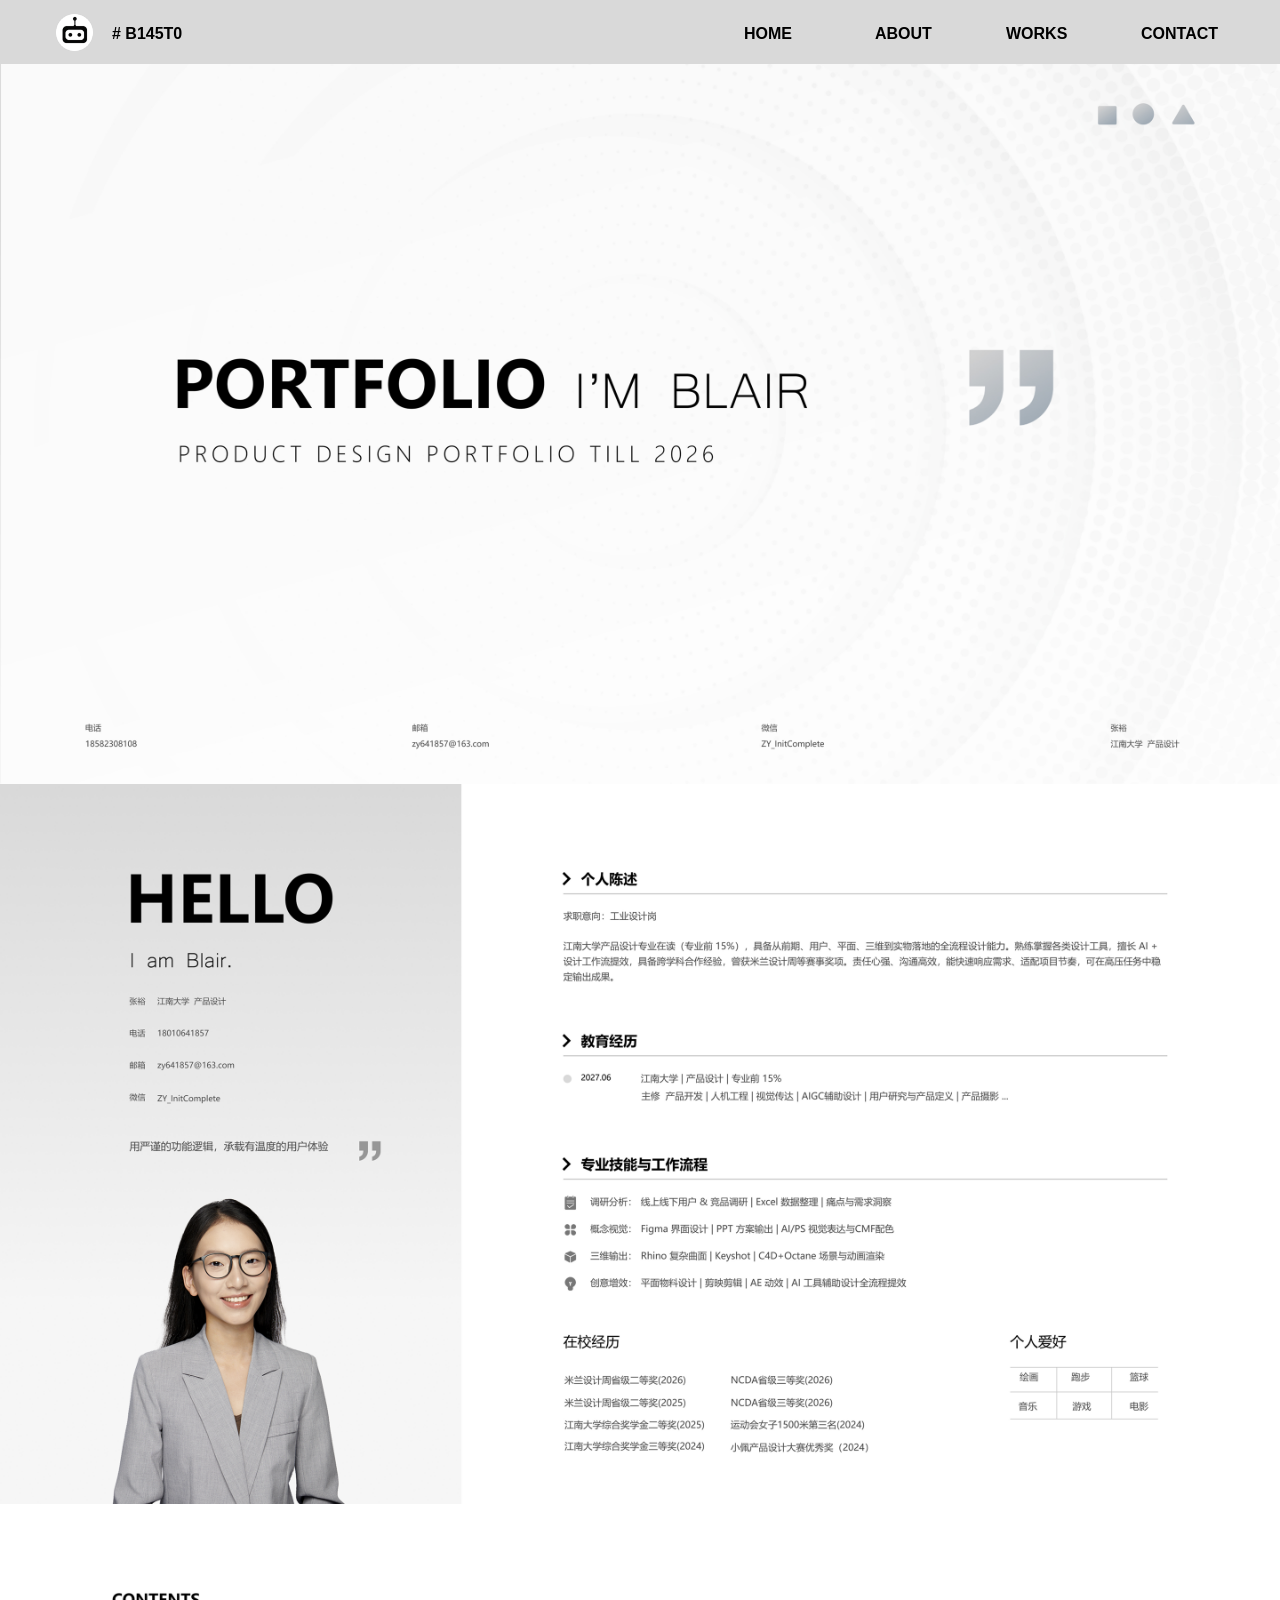
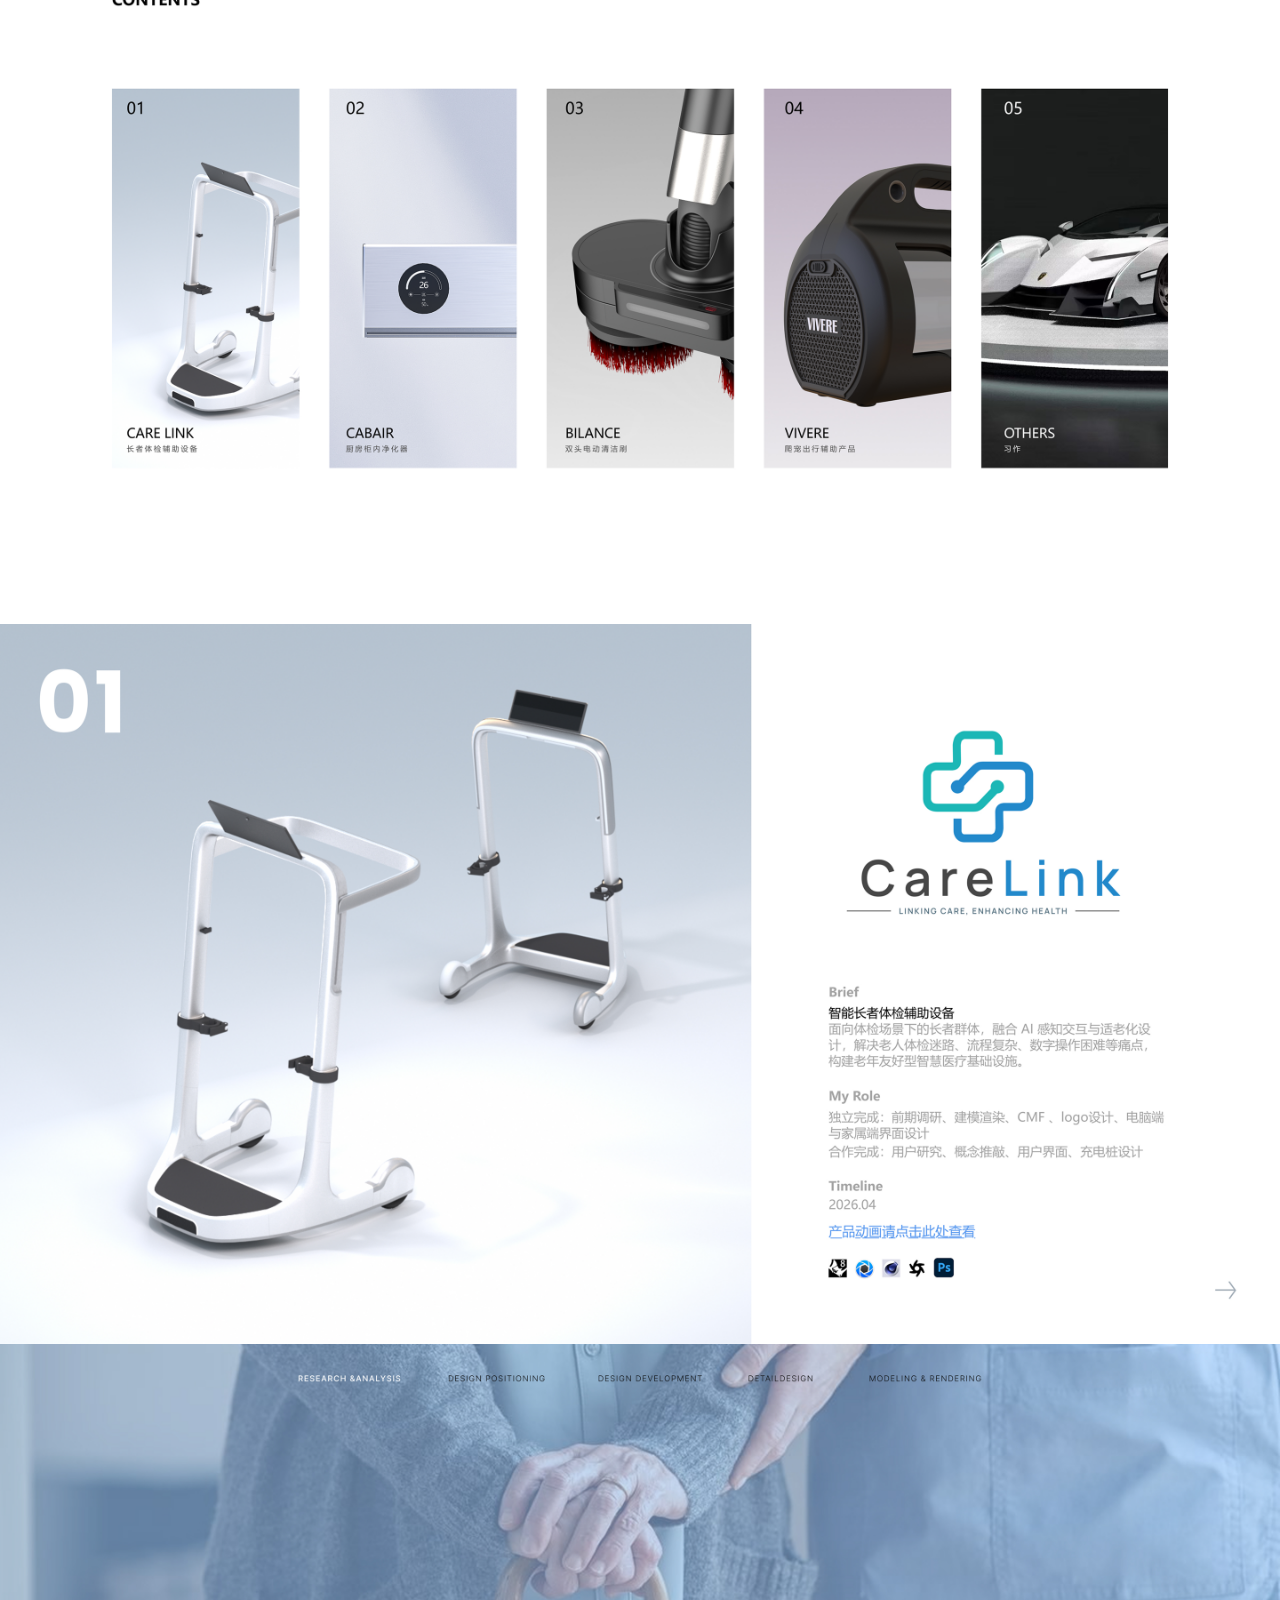
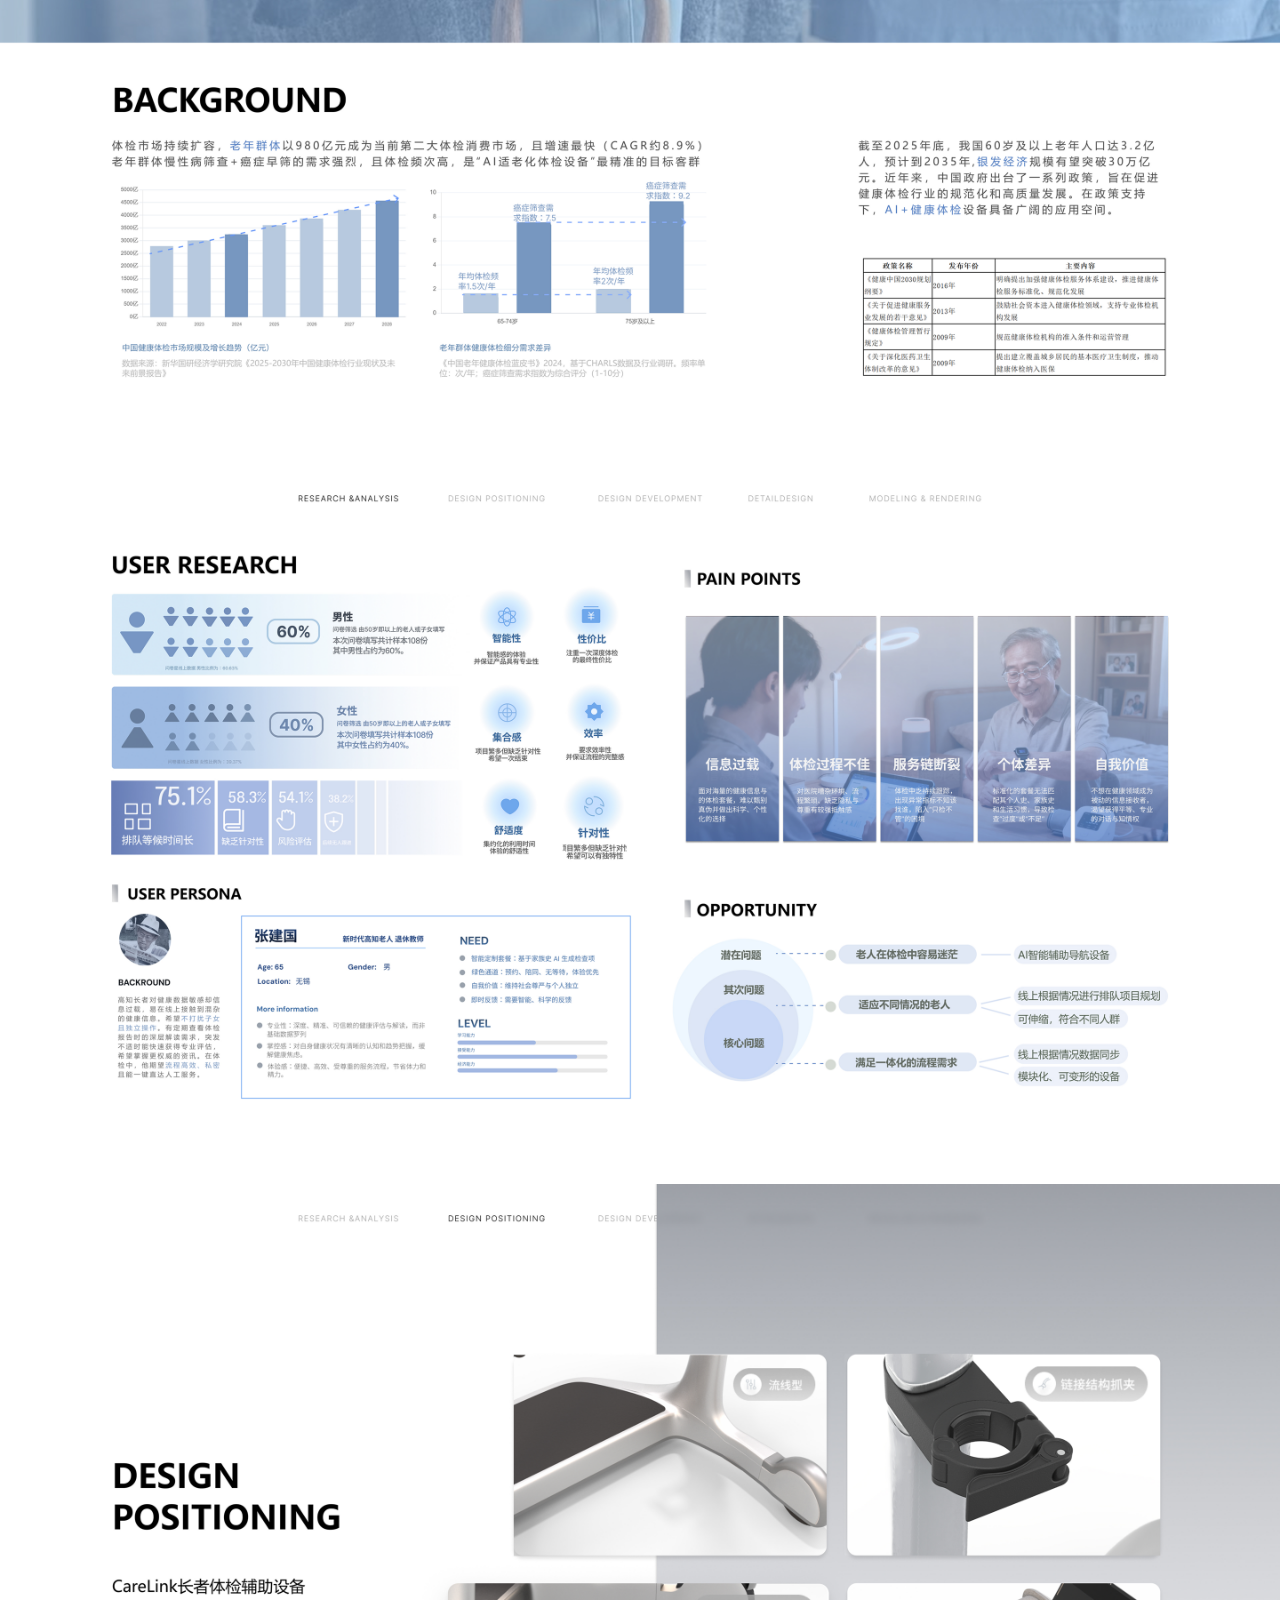
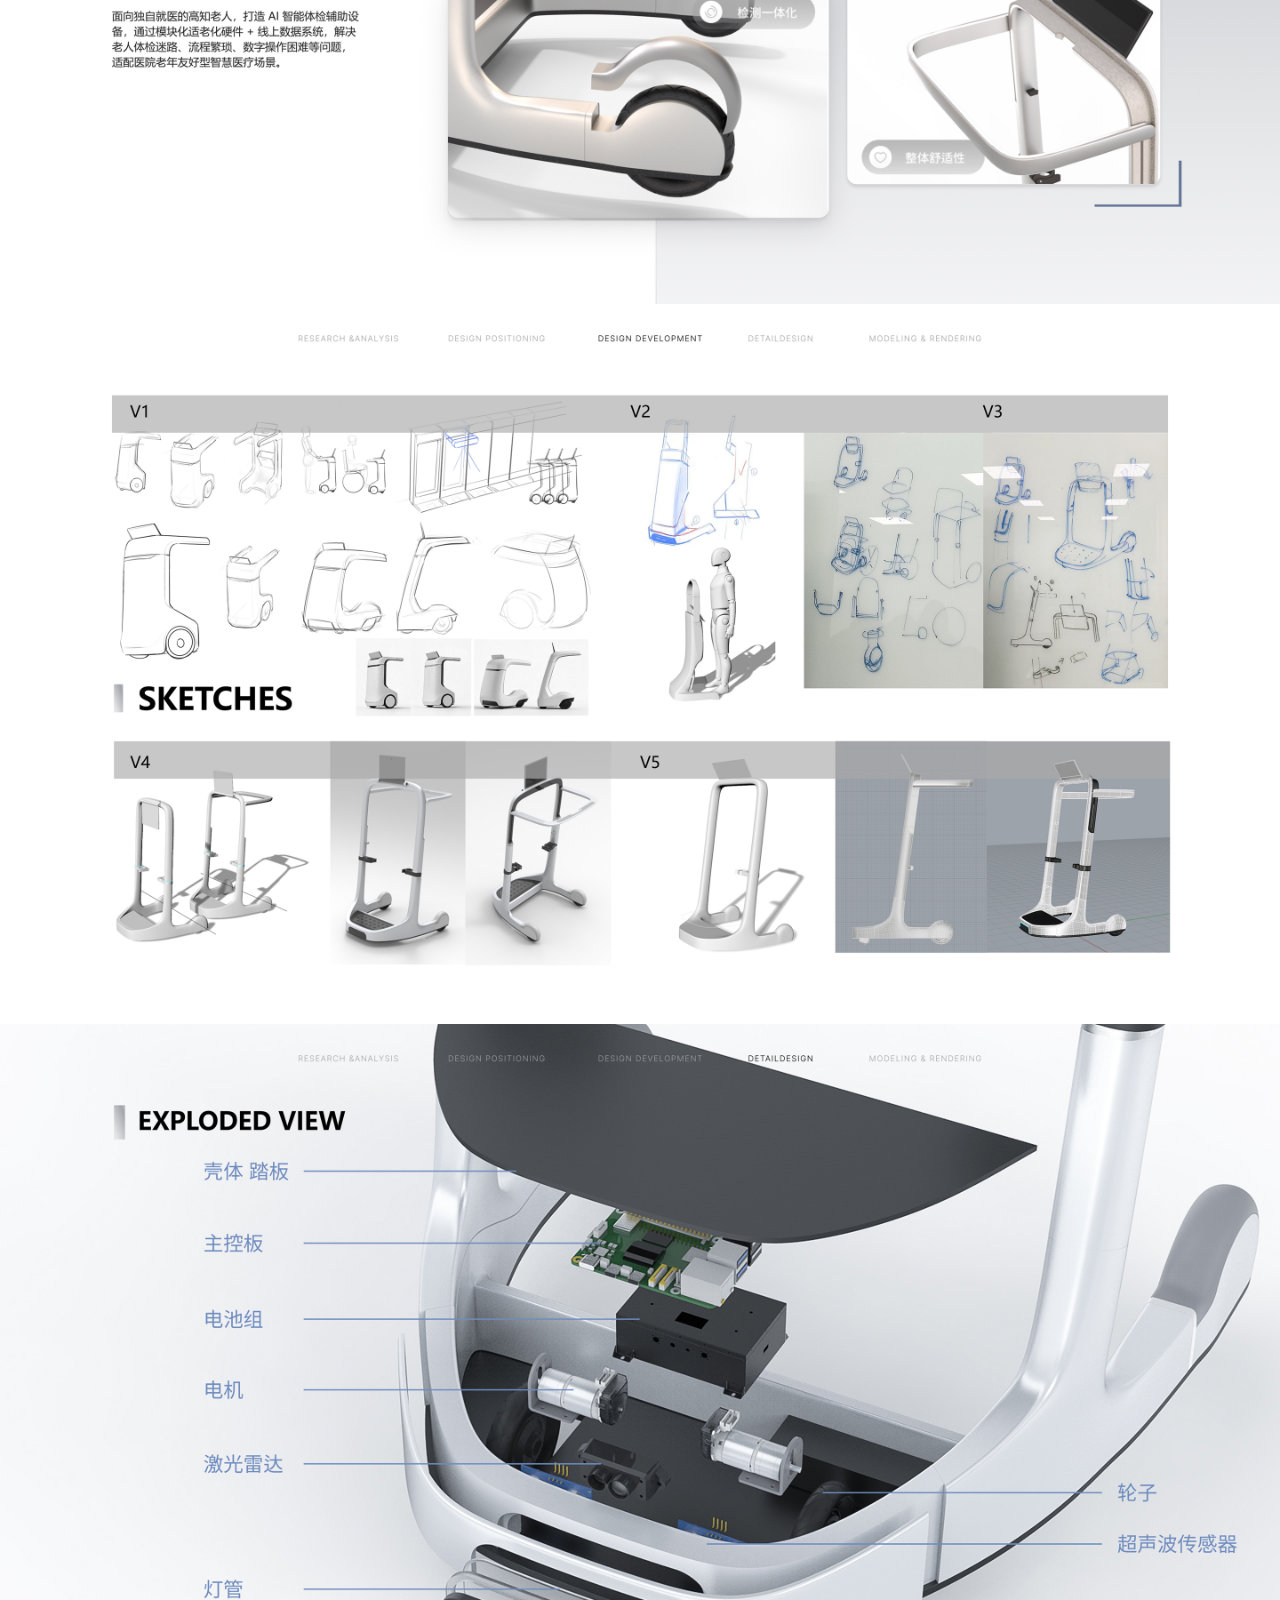
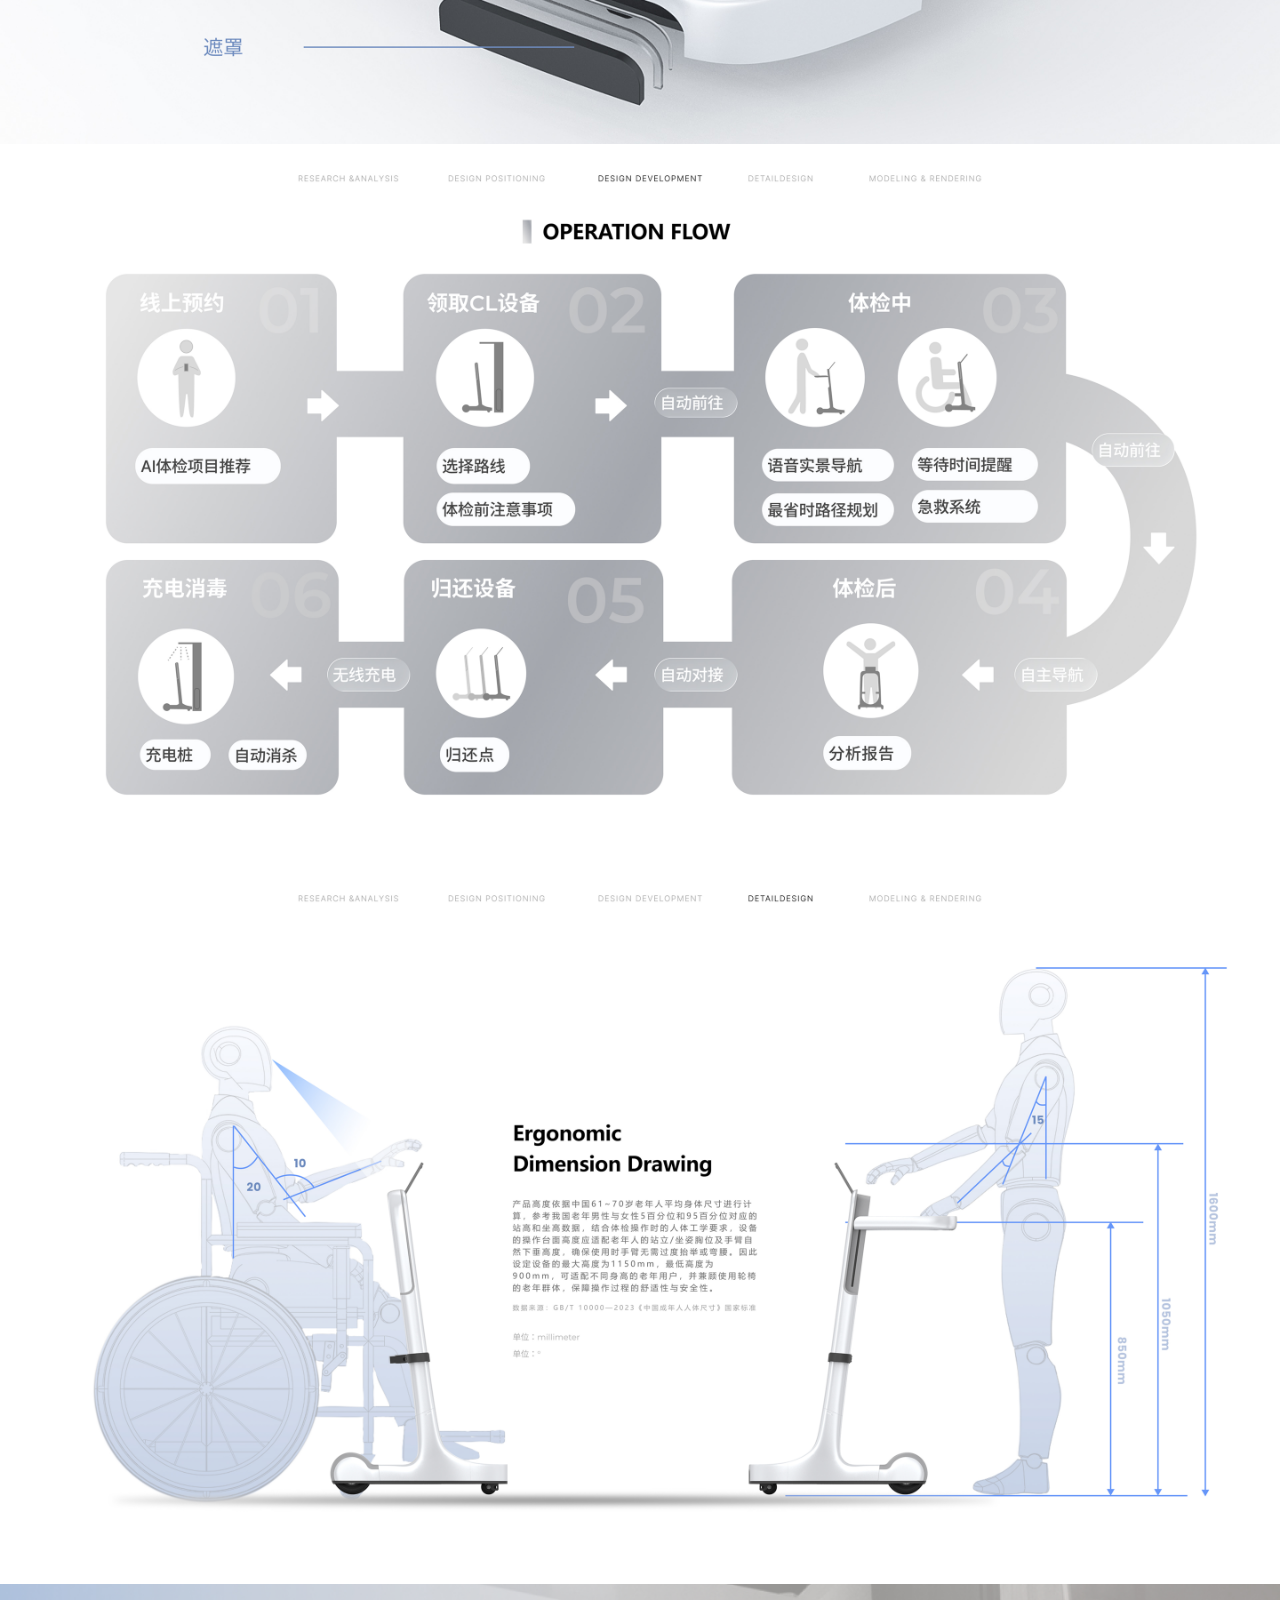
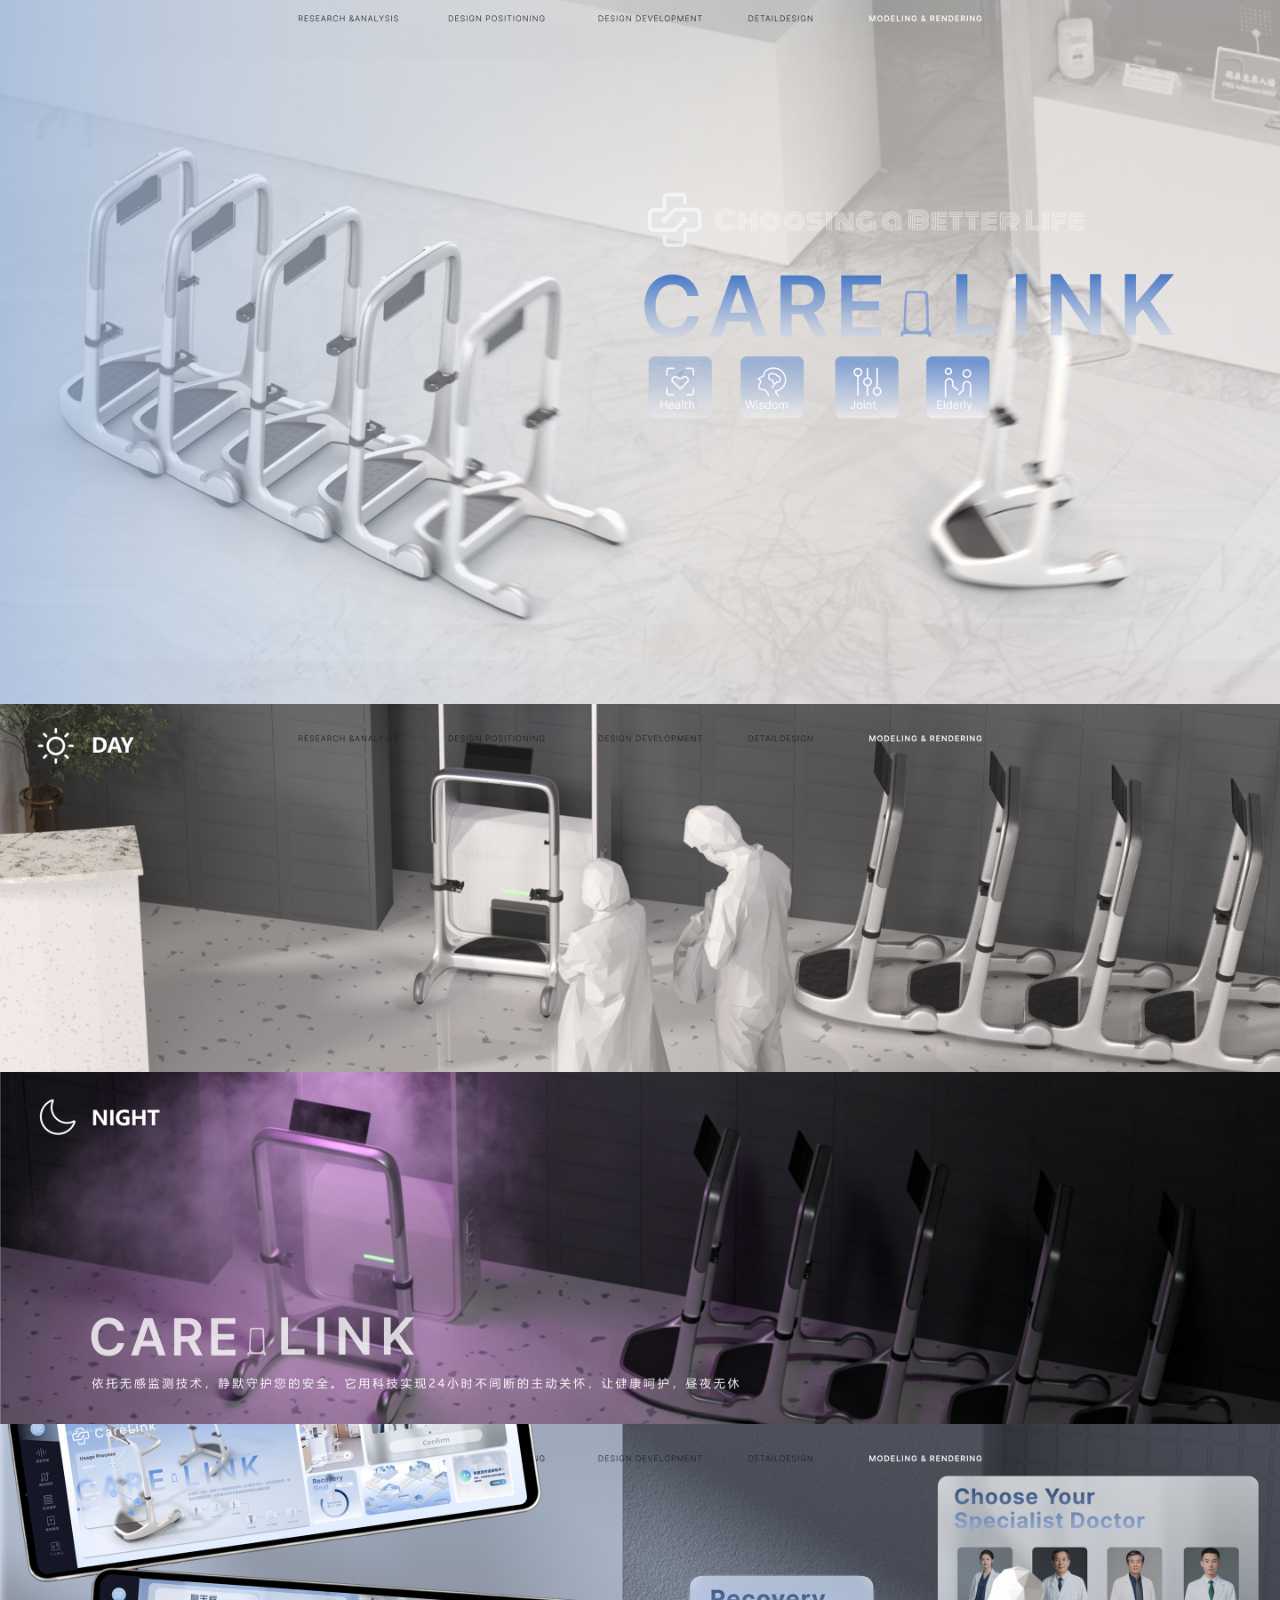
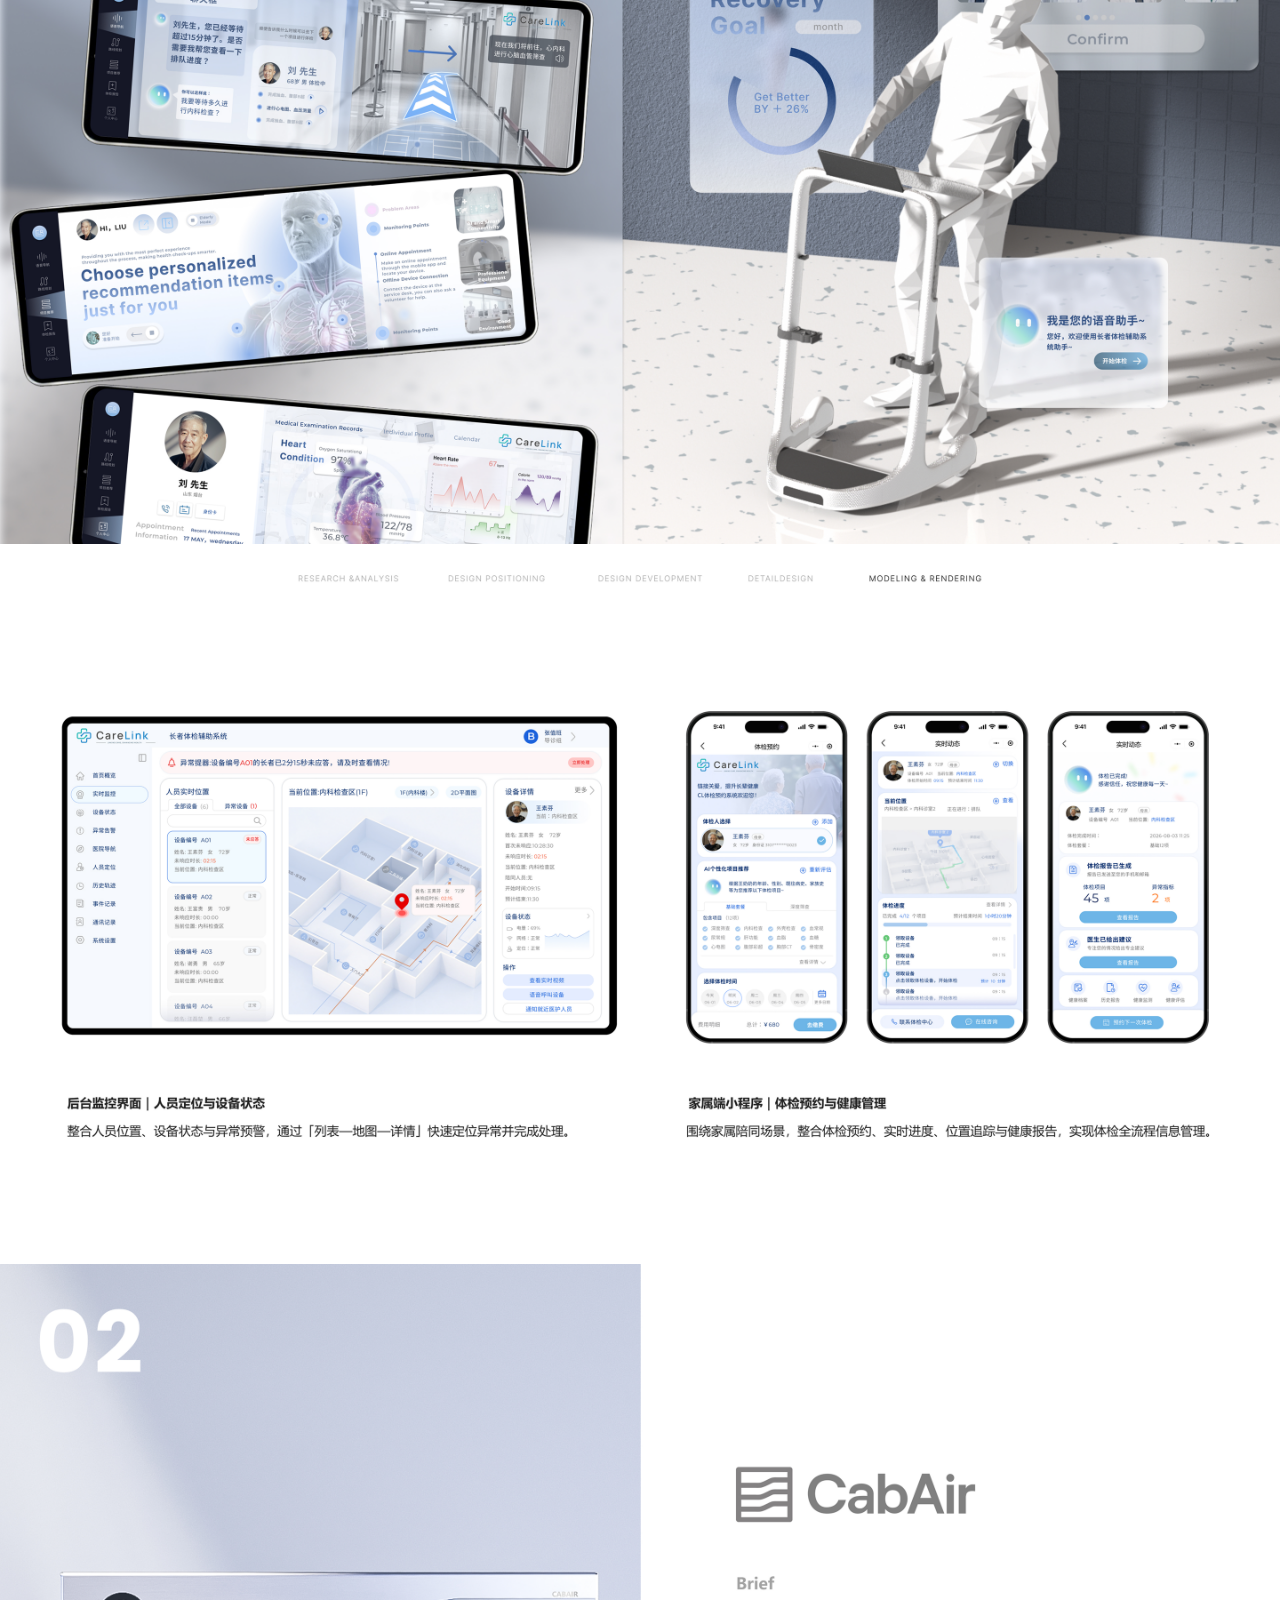
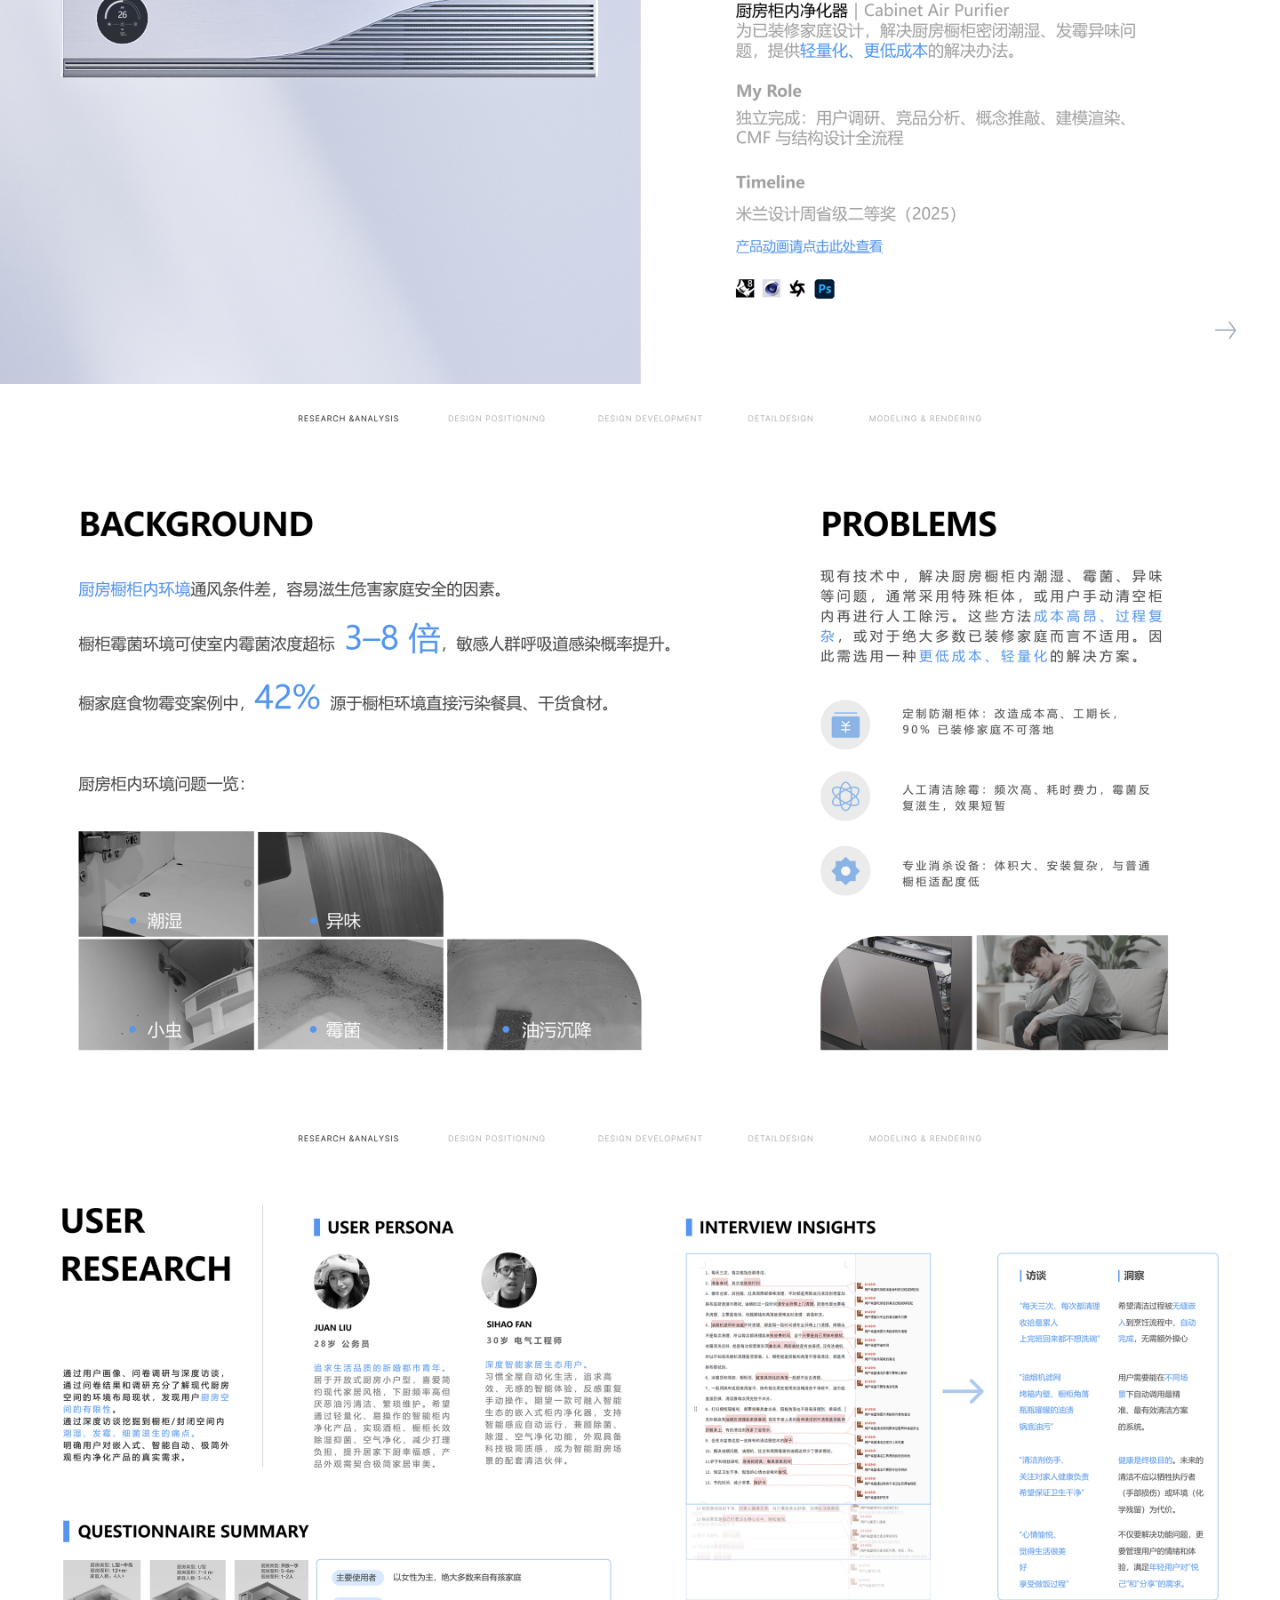
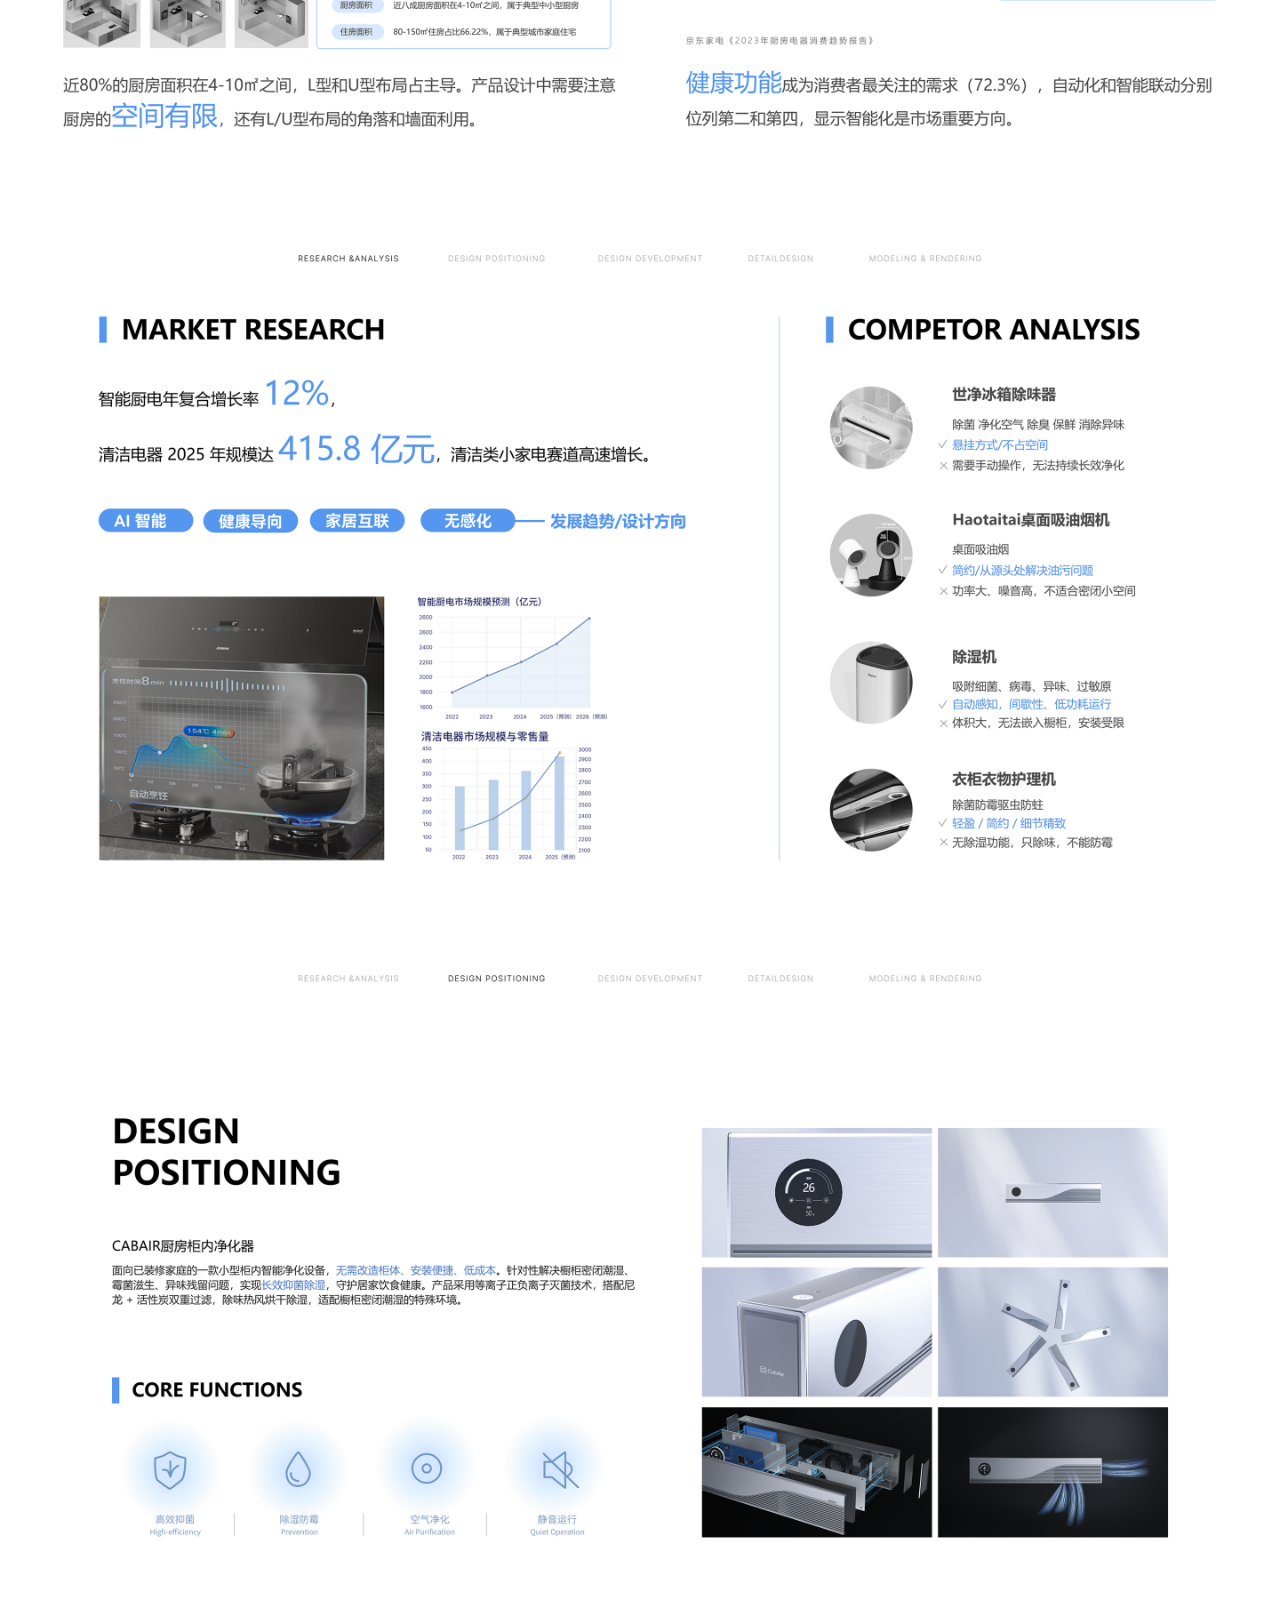
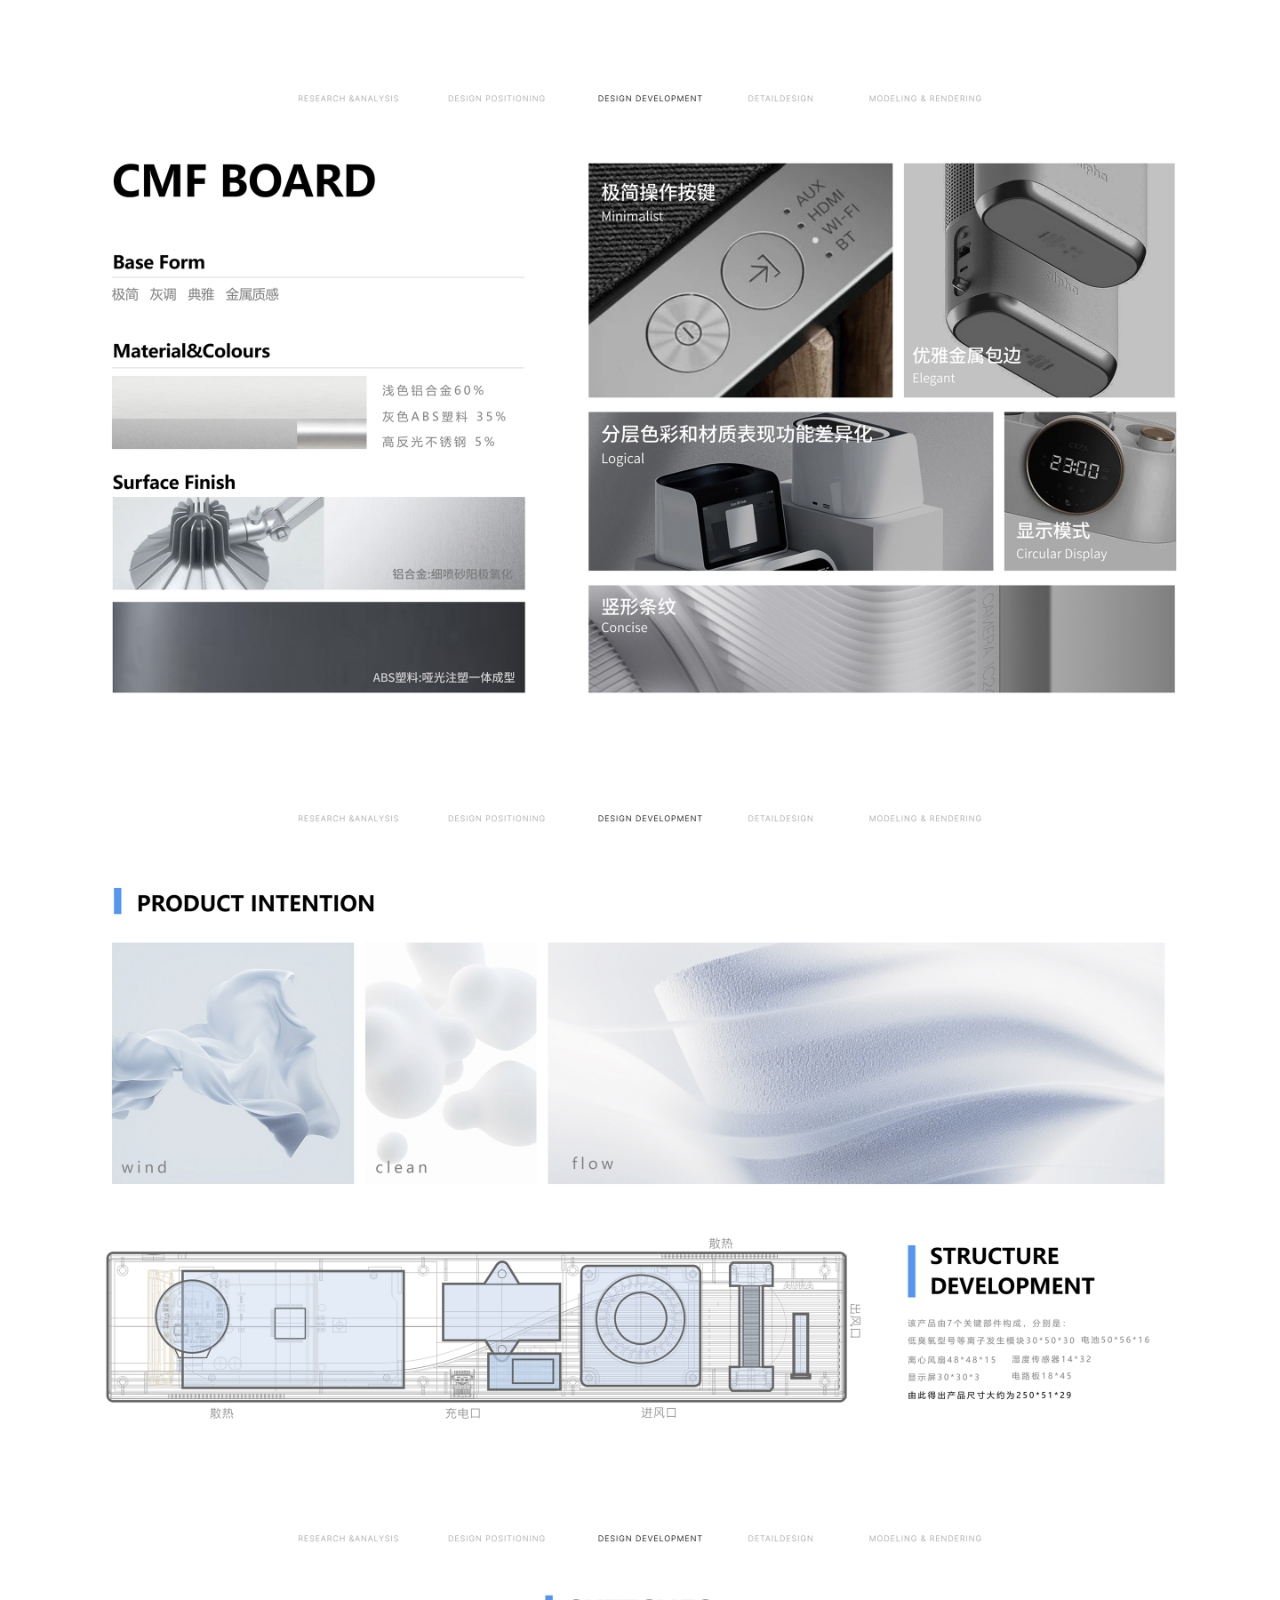
==== desktop-2.html @ 2a5a2df7 "Update portfolio website" ====
<!doctype html>
<html lang="en">
  <head>
    <meta charset="UTF-8" />
    <meta name="viewport" content="width=device-width, initial-scale=1.0" />
    <title>Blair Zhang Portfolio - Desktop 2</title>
    <link rel="stylesheet" href="./desktop-2.css" />
  </head>
  <body>
    <div class="navigation" data-name="navigation">
      <div class="navigation-background"></div>
      <div class="navigation-name" data-name="navigation_name">
        <img src="./assets/figma-images/Desktop%20-%202/navigation_name_icon.png" alt="" />
        <span># B145T0</span>
      </div>
      <div class="navigation-buttons" data-name="navigation_buttons">
        <span>HOME</span>
        <span>ABOUT</span>
        <span>WORKS</span>
        <span>CONTACT</span>
      </div>
    </div>

    <main class="desktop-2-frame" data-node-id="5:343" data-name="Desktop - 2">
      <img class="figma-frame" data-node-id="7:220" data-name="Frame 48" src="./assets/figma-images/Desktop%20-%202/Frame%2048.png" alt="" style="top: 72px; width: 1440px; height: 810px;" />
      <img class="figma-frame" data-node-id="7:221" data-name="Frame-1 5" src="./assets/figma-images/Desktop%20-%202/Frame-1%205.png" alt="" style="top: 882px; width: 1440px; height: 810px;" />
      <img class="figma-frame" data-node-id="7:222" data-name="Frame-2 1" src="./assets/figma-images/Desktop%20-%202/Frame-2%201.png" alt="" style="top: 1692px; width: 1440px; height: 810px;" />
      <img class="figma-frame" data-node-id="44:621" data-name="Frame-3 10" src="./assets/figma-images/Desktop%20-%202/Frame-3%2010.png" alt="" style="top: 2502px; width: 1440px; height: 810px;" />
      <img class="figma-frame" data-node-id="7:224" data-name="Frame-4 1" src="./assets/figma-images/Desktop%20-%202/Frame-4%201.png" alt="" style="top: 3312px; width: 1440px; height: 810px;" />
      <img class="figma-frame" data-node-id="7:225" data-name="Frame-5 1" src="./assets/figma-images/Desktop%20-%202/Frame-5%201.png" alt="" style="top: 4122px; width: 1440px; height: 810px;" />
      <img class="figma-frame" data-node-id="7:226" data-name="Frame-6 1" src="./assets/figma-images/Desktop%20-%202/Frame-6%201.png" alt="" style="top: 4932px; width: 1440px; height: 810px;" />
      <img class="figma-frame" data-node-id="7:227" data-name="Frame-7 1" src="./assets/figma-images/Desktop%20-%202/Frame-7%201.png" alt="" style="top: 5742px; width: 1440px; height: 810px;" />
      <img class="figma-frame" data-node-id="7:228" data-name="Frame-8 1" src="./assets/figma-images/Desktop%20-%202/Frame-8%201.png" alt="" style="top: 6552px; width: 1440px; height: 810px;" />
      <img class="figma-frame" data-node-id="7:229" data-name="Frame-9 1" src="./assets/figma-images/Desktop%20-%202/Frame-9%201.png" alt="" style="top: 7362px; width: 1440px; height: 810px;" />
      <img class="figma-frame" data-node-id="7:230" data-name="Frame-10 1" src="./assets/figma-images/Desktop%20-%202/Frame-10%201.png" alt="" style="top: 8172px; width: 1440px; height: 810px;" />
      <img class="figma-frame" data-node-id="7:231" data-name="Frame-11 1" src="./assets/figma-images/Desktop%20-%202/Frame-11%201.png" alt="" style="top: 8982px; width: 1440px; height: 810px;" />
      <img class="figma-frame" data-node-id="7:232" data-name="Frame-12 1" src="./assets/figma-images/Desktop%20-%202/Frame-12%201.png" alt="" style="top: 9792px; width: 1440px; height: 810px;" />
      <img class="figma-frame" data-node-id="7:233" data-name="Frame-13 1" src="./assets/figma-images/Desktop%20-%202/Frame-13%201.png" alt="" style="top: 10602px; width: 1440px; height: 810px;" />
      <img class="figma-frame" data-node-id="7:234" data-name="Frame-14 1" src="./assets/figma-images/Desktop%20-%202/Frame-14%201.png" alt="" style="top: 11412px; width: 1440px; height: 810px;" />
      <img class="figma-frame" data-node-id="44:622" data-name="Frame-15 1" src="./assets/figma-images/Desktop%20-%202/Frame-15%201.png" alt="" style="top: 12222px; width: 1440px; height: 810px;" />
      <img class="figma-frame" data-node-id="7:356" data-name="Frame-16 1" src="./assets/figma-images/Desktop%20-%202/Frame-16%201.png" alt="" style="top: 13032px; width: 1440px; height: 810px;" />
      <img class="figma-frame" data-node-id="7:357" data-name="Frame-17 1" src="./assets/figma-images/Desktop%20-%202/Frame-17%201.png" alt="" style="top: 13842px; width: 1440px; height: 810px;" />
      <img class="figma-frame" data-node-id="7:358" data-name="Frame-18 1" src="./assets/figma-images/Desktop%20-%202/Frame-18%201.png" alt="" style="top: 14652px; width: 1440px; height: 810px;" />
      <img class="figma-frame" data-node-id="7:347" data-name="Frame-19 1" src="./assets/figma-images/Desktop%20-%202/Frame-19%201.png" alt="" style="top: 15462px; width: 1440px; height: 810px;" />
      <img class="figma-frame" data-node-id="7:348" data-name="Frame-20 1" src="./assets/figma-images/Desktop%20-%202/Frame-20%201.png" alt="" style="top: 16272px; width: 1440px; height: 810px;" />
      <img class="figma-frame" data-node-id="7:349" data-name="Frame-21 1" src="./assets/figma-images/Desktop%20-%202/Frame-21%201.png" alt="" style="top: 17082px; width: 1440px; height: 810px;" />
      <img class="figma-frame" data-node-id="7:350" data-name="Frame-22 1" src="./assets/figma-images/Desktop%20-%202/Frame-22%201.png" alt="" style="top: 17892px; width: 1440px; height: 810px;" />
      <img class="figma-frame" data-node-id="7:351" data-name="Frame-23 1" src="./assets/figma-images/Desktop%20-%202/Frame-23%201.png" alt="" style="top: 18702px; width: 1440px; height: 810px;" />
      <img class="figma-frame" data-node-id="7:352" data-name="Frame-24 1" src="./assets/figma-images/Desktop%20-%202/Frame-24%201.png" alt="" style="top: 19512px; width: 1440px; height: 810px;" />
      <img class="figma-frame" data-node-id="7:353" data-name="Frame-25 1" src="./assets/figma-images/Desktop%20-%202/Frame-25%201.png" alt="" style="top: 20322px; width: 1440px; height: 810px;" />
      <img class="figma-frame" data-node-id="7:354" data-name="Frame-26 1" src="./assets/figma-images/Desktop%20-%202/Frame-26%201.png" alt="" style="top: 21132px; width: 1440px; height: 810px;" />
      <img class="figma-frame" data-node-id="7:359" data-name="Frame-27 1" src="./assets/figma-images/Desktop%20-%202/Frame-27%201.png" alt="" style="top: 21942px; width: 1440px; height: 810px;" />
      <img class="figma-frame" data-node-id="7:360" data-name="Frame-28 1" src="./assets/figma-images/Desktop%20-%202/Frame-28%201.png" alt="" style="top: 22752px; width: 1440px; height: 810px;" />
      <img class="figma-frame" data-node-id="7:361" data-name="Frame-29 1" src="./assets/figma-images/Desktop%20-%202/Frame-29%201.png" alt="" style="top: 23562px; width: 1440px; height: 810px;" />
      <img class="figma-frame" data-node-id="7:362" data-name="Frame-30 1" src="./assets/figma-images/Desktop%20-%202/Frame-30%201.png" alt="" style="top: 24372px; width: 1440px; height: 810px;" />
      <img class="figma-frame" data-node-id="7:363" data-name="Frame-31 1" src="./assets/figma-images/Desktop%20-%202/Frame-31%201.png" alt="" style="top: 25182px; width: 1440px; height: 810px;" />
      <img class="figma-frame" data-node-id="7:364" data-name="Frame-32 1" src="./assets/figma-images/Desktop%20-%202/Frame-32%201.png" alt="" style="top: 25992px; width: 1440px; height: 810px;" />
      <img class="figma-frame" data-node-id="7:365" data-name="Frame-33 1" src="./assets/figma-images/Desktop%20-%202/Frame-33%201.png" alt="" style="top: 26802px; width: 1440px; height: 810px;" />
      <img class="figma-frame" data-node-id="7:366" data-name="Frame-34 1" src="./assets/figma-images/Desktop%20-%202/Frame-34%201.png" alt="" style="top: 27612px; width: 1440px; height: 810px;" />
      <img class="figma-frame" data-node-id="7:367" data-name="Frame-35 1" src="./assets/figma-images/Desktop%20-%202/Frame-35%201.png" alt="" style="top: 28422px; width: 1440px; height: 810px;" />
      <img class="figma-frame" data-node-id="7:368" data-name="Frame-36 1" src="./assets/figma-images/Desktop%20-%202/Frame-36%201.png" alt="" style="top: 29232px; width: 1440px; height: 810px;" />
      <img class="figma-frame" data-node-id="7:369" data-name="Frame-37 1" src="./assets/figma-images/Desktop%20-%202/Frame-37%201.png" alt="" style="top: 30042px; width: 1440px; height: 810px;" />
      <img class="figma-frame" data-node-id="7:370" data-name="Frame-38 1" src="./assets/figma-images/Desktop%20-%202/Frame-38%201.png" alt="" style="top: 30852px; width: 1440px; height: 810px;" />
      <img class="figma-frame" data-node-id="7:371" data-name="Frame-39 1" src="./assets/figma-images/Desktop%20-%202/Frame-39%201.png" alt="" style="top: 31662px; width: 1440px; height: 810px;" />
      <img class="figma-frame" data-node-id="7:372" data-name="Frame-40 1" src="./assets/figma-images/Desktop%20-%202/Frame-40%201.png" alt="" style="top: 32472px; width: 1440px; height: 810px;" />
      <img class="figma-frame" data-node-id="7:373" data-name="Frame-41 1" src="./assets/figma-images/Desktop%20-%202/Frame-41%201.png" alt="" style="top: 33282px; width: 1438.389px; height: 809px;" />
    </main>
  </body>
</html>
---- desktop-2.css ----
:root {
  --black: #000;
  --gray: #d9d9d9;
}

* {
  box-sizing: border-box;
}

html,
body {
  margin: 0;
  width: 100%;
  overflow-x: hidden;
  background: #fff;
  color: var(--black);
  font-family: "Microsoft YaHei UI", "Microsoft YaHei", Arial, sans-serif;
}

body {
  --desktop-scale: max(1, calc(100vw / 1440px));
  min-height: calc(34091px * var(--desktop-scale));
}

.desktop-2-frame {
  position: relative;
  width: 1440px;
  height: 34091px;
  margin: 0;
  overflow: hidden;
  background: #fff;
  transform: scale(var(--desktop-scale));
  transform-origin: top left;
}

.figma-frame {
  position: absolute;
  left: 0;
  display: block;
  max-width: none;
  object-fit: cover;
  pointer-events: none;
}

.navigation {
  position: fixed;
  z-index: 10;
  left: 0;
  top: 0;
  width: 1440px;
  height: 72px;
  overflow: hidden;
  transform: scale(var(--desktop-scale));
  transform-origin: top left;
}

.navigation-background {
  position: absolute;
  left: -133px;
  top: 0;
  width: 1726px;
  height: 72px;
  background: var(--gray);
}

.navigation-name {
  position: absolute;
  left: 103px;
  top: 17px;
  width: 142px;
  height: 37px;
}

.navigation-name img {
  position: absolute;
  left: 0;
  top: 0;
  width: 37px;
  height: 37px;
  object-fit: cover;
}

.navigation-name span {
  position: absolute;
  left: 56px;
  top: 9px;
  width: 86px;
  height: 19px;
  font-size: 16px;
  font-weight: 700;
  line-height: 1.4;
}

.navigation-buttons {
  position: absolute;
  left: 730px;
  top: 26px;
  display: flex;
  gap: 108px;
  align-items: flex-start;
  font-size: 16px;
  font-weight: 700;
  line-height: 1.4;
}

.navigation-buttons span:nth-child(1),
.navigation-buttons span:nth-child(2) {
  width: 59px;
}

.navigation-buttons span:nth-child(3) {
  width: 63px;
}

.navigation-buttons span:nth-child(4) {
  width: 83px;
}

@media (max-width: 1439px) {
  body {
    --desktop-scale: 1;
    min-height: 0;
  }

  .desktop-2-frame {
    position: relative;
    left: auto;
    top: auto;
    width: 100%;
    height: auto;
    margin-top: 64px;
    overflow: visible;
    transform: none;
  }

  .figma-frame {
    position: relative;
    left: auto;
    top: auto !important;
    width: 100% !important;
    height: auto !important;
  }

  .navigation {
    width: 100%;
    height: 64px;
    transform: none;
  }

  .navigation-background {
    left: 0;
    width: 100%;
    height: 64px;
  }

  .navigation-name {
    left: clamp(20px, 6vw, 56px);
    top: 14px;
  }

  .navigation-buttons {
    left: auto;
    right: clamp(20px, 6vw, 56px);
    top: 23px;
    gap: clamp(24px, 6vw, 72px);
    justify-content: flex-end;
  }
}

@media (max-width: 767px) {
  body {
    min-height: 0;
  }

  .desktop-2-frame {
    margin-top: 104px;
  }

  .navigation {
    height: 104px;
  }

  .navigation-background {
    height: 104px;
  }

  .navigation-name {
    left: 20px;
    top: 14px;
  }

  .navigation-buttons {
    left: 20px;
    right: 20px;
    top: 66px;
    gap: 0;
    justify-content: space-between;
    font-size: 13px;
  }

  .navigation-buttons span:nth-child(1),
  .navigation-buttons span:nth-child(2),
  .navigation-buttons span:nth-child(3),
  .navigation-buttons span:nth-child(4) {
    width: auto;
  }
}
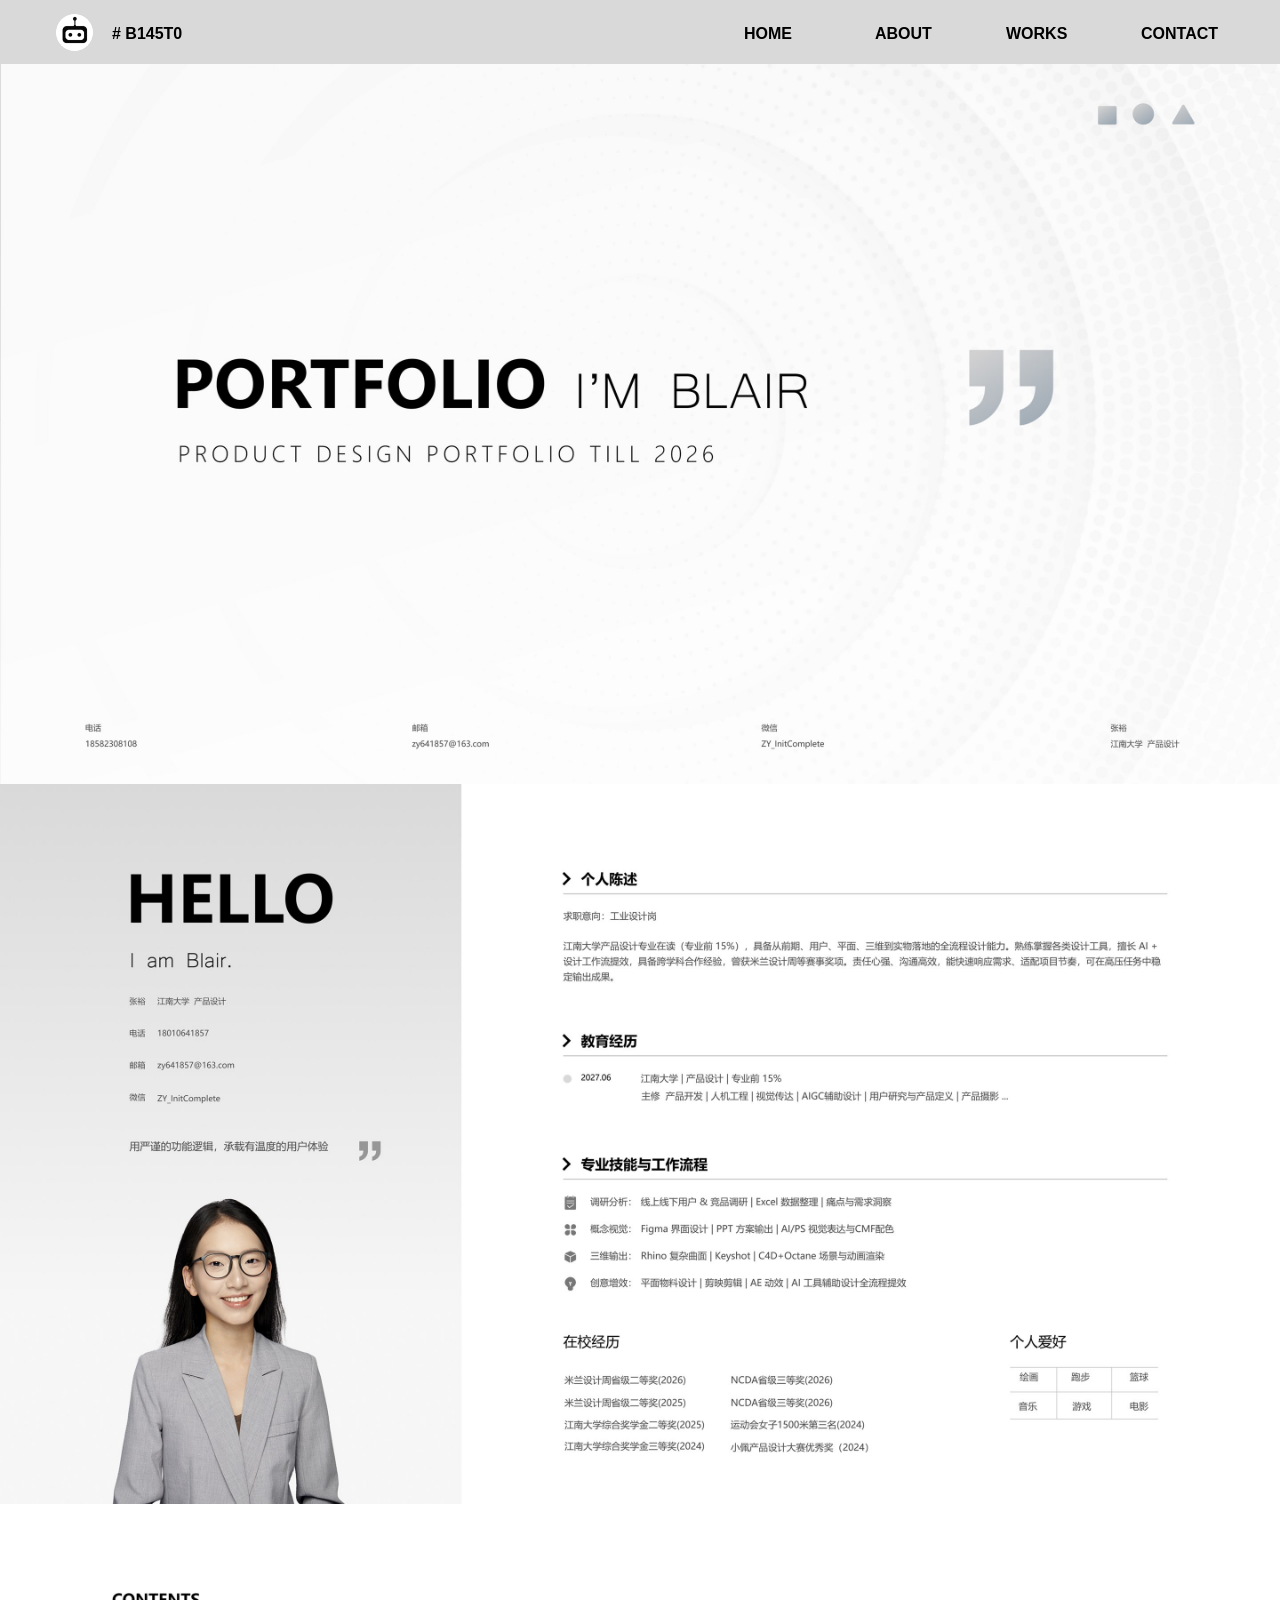
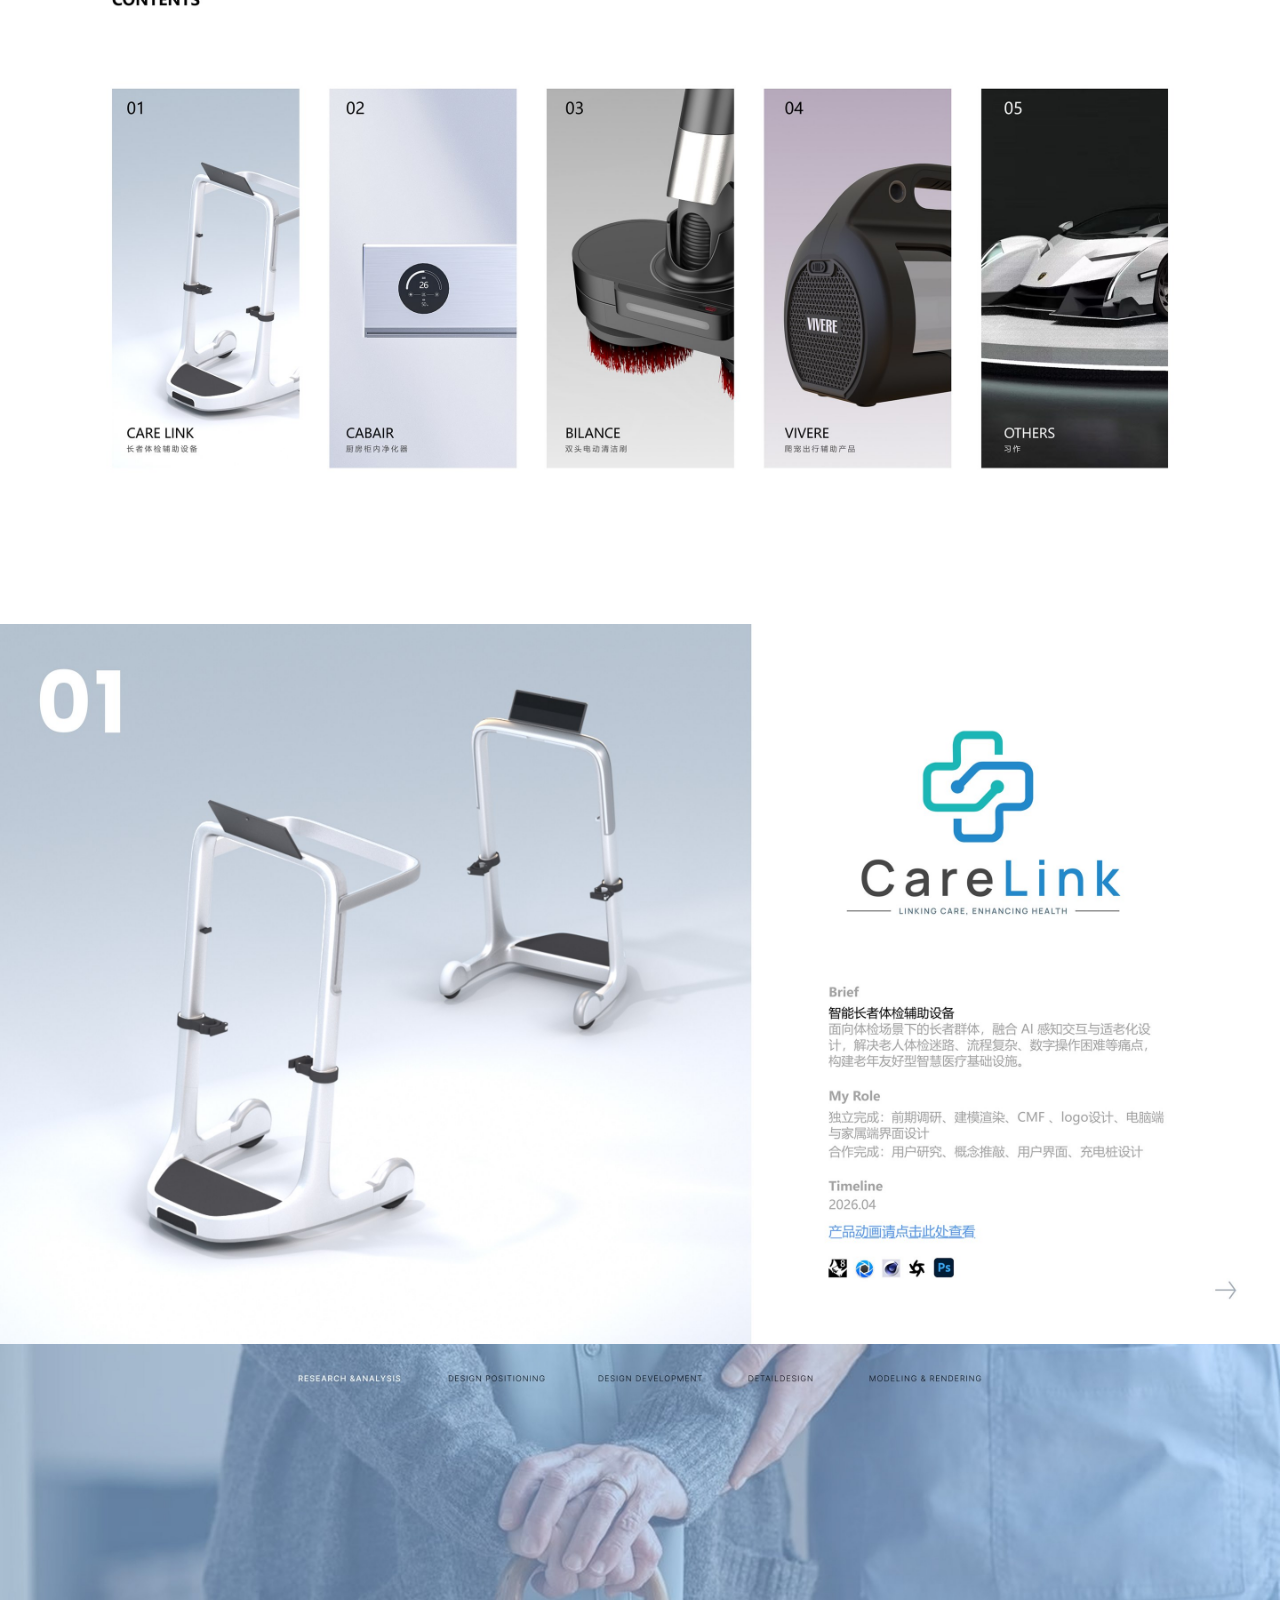
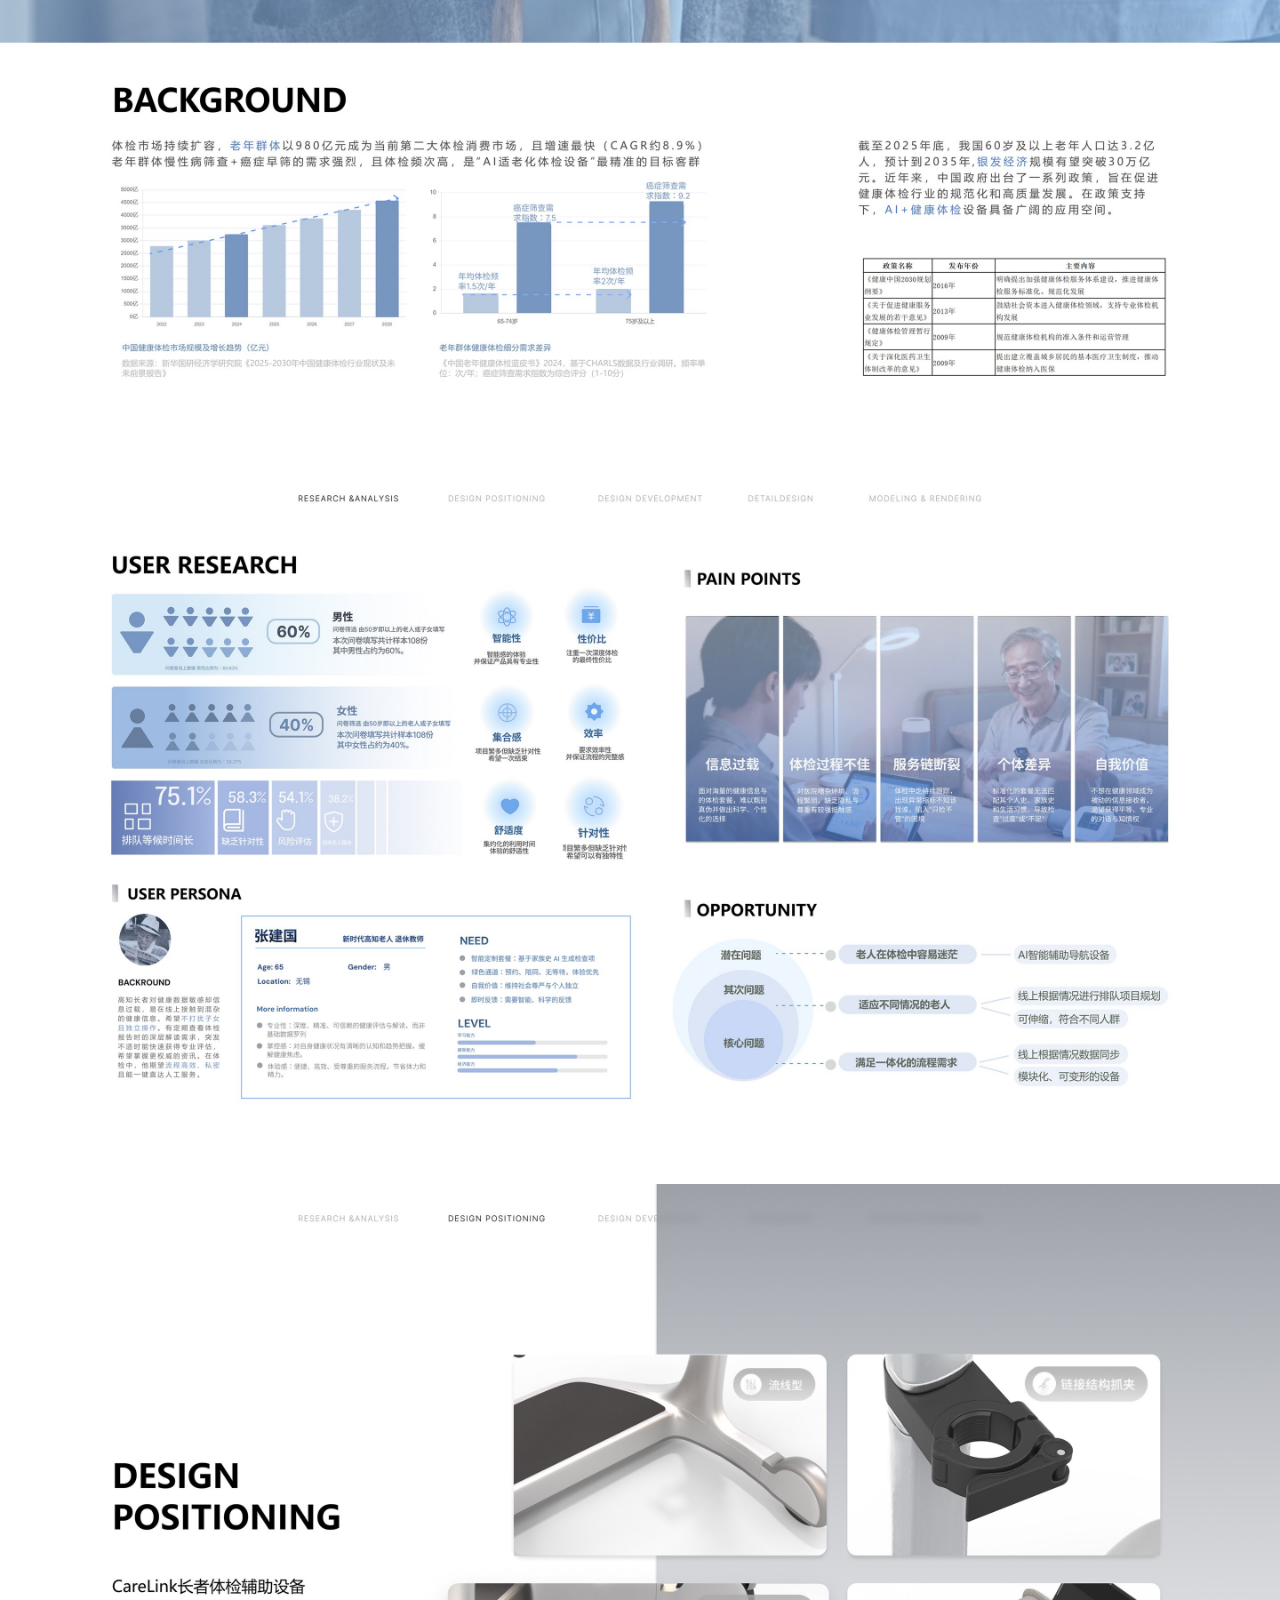
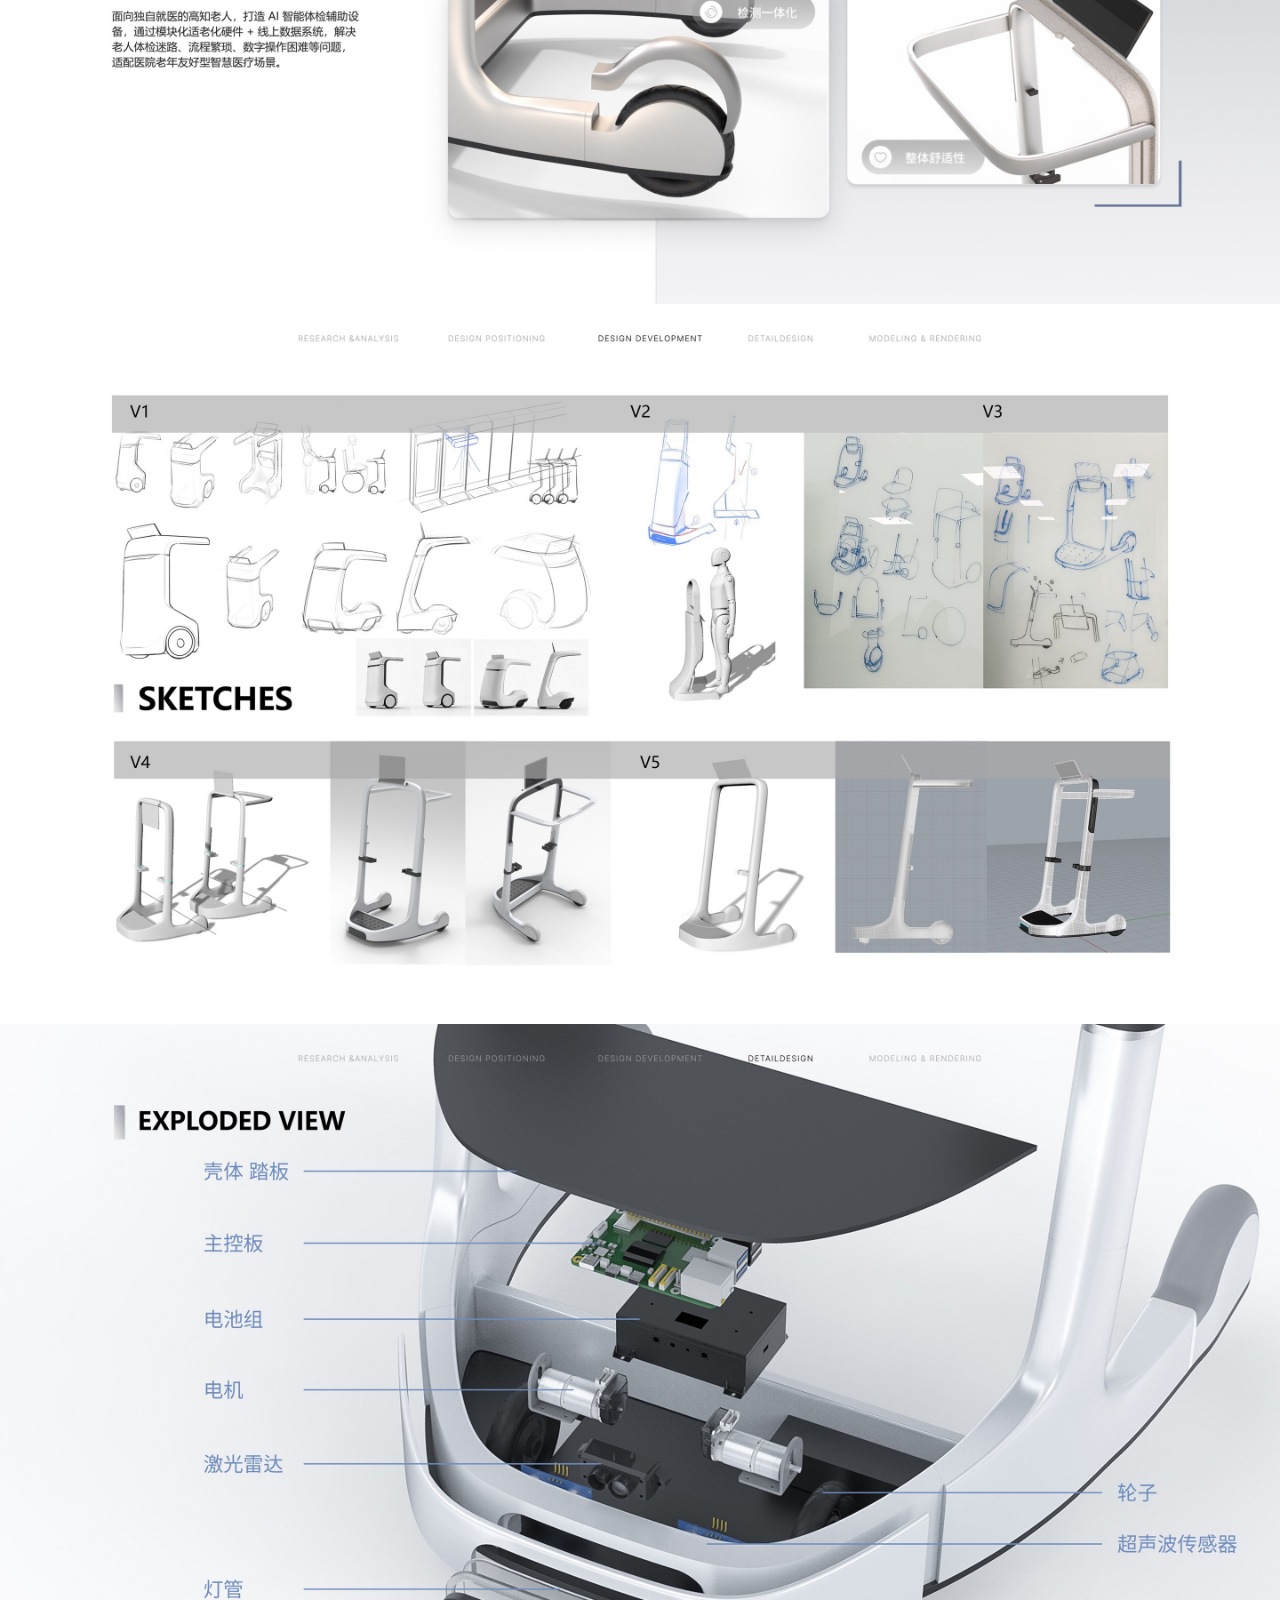
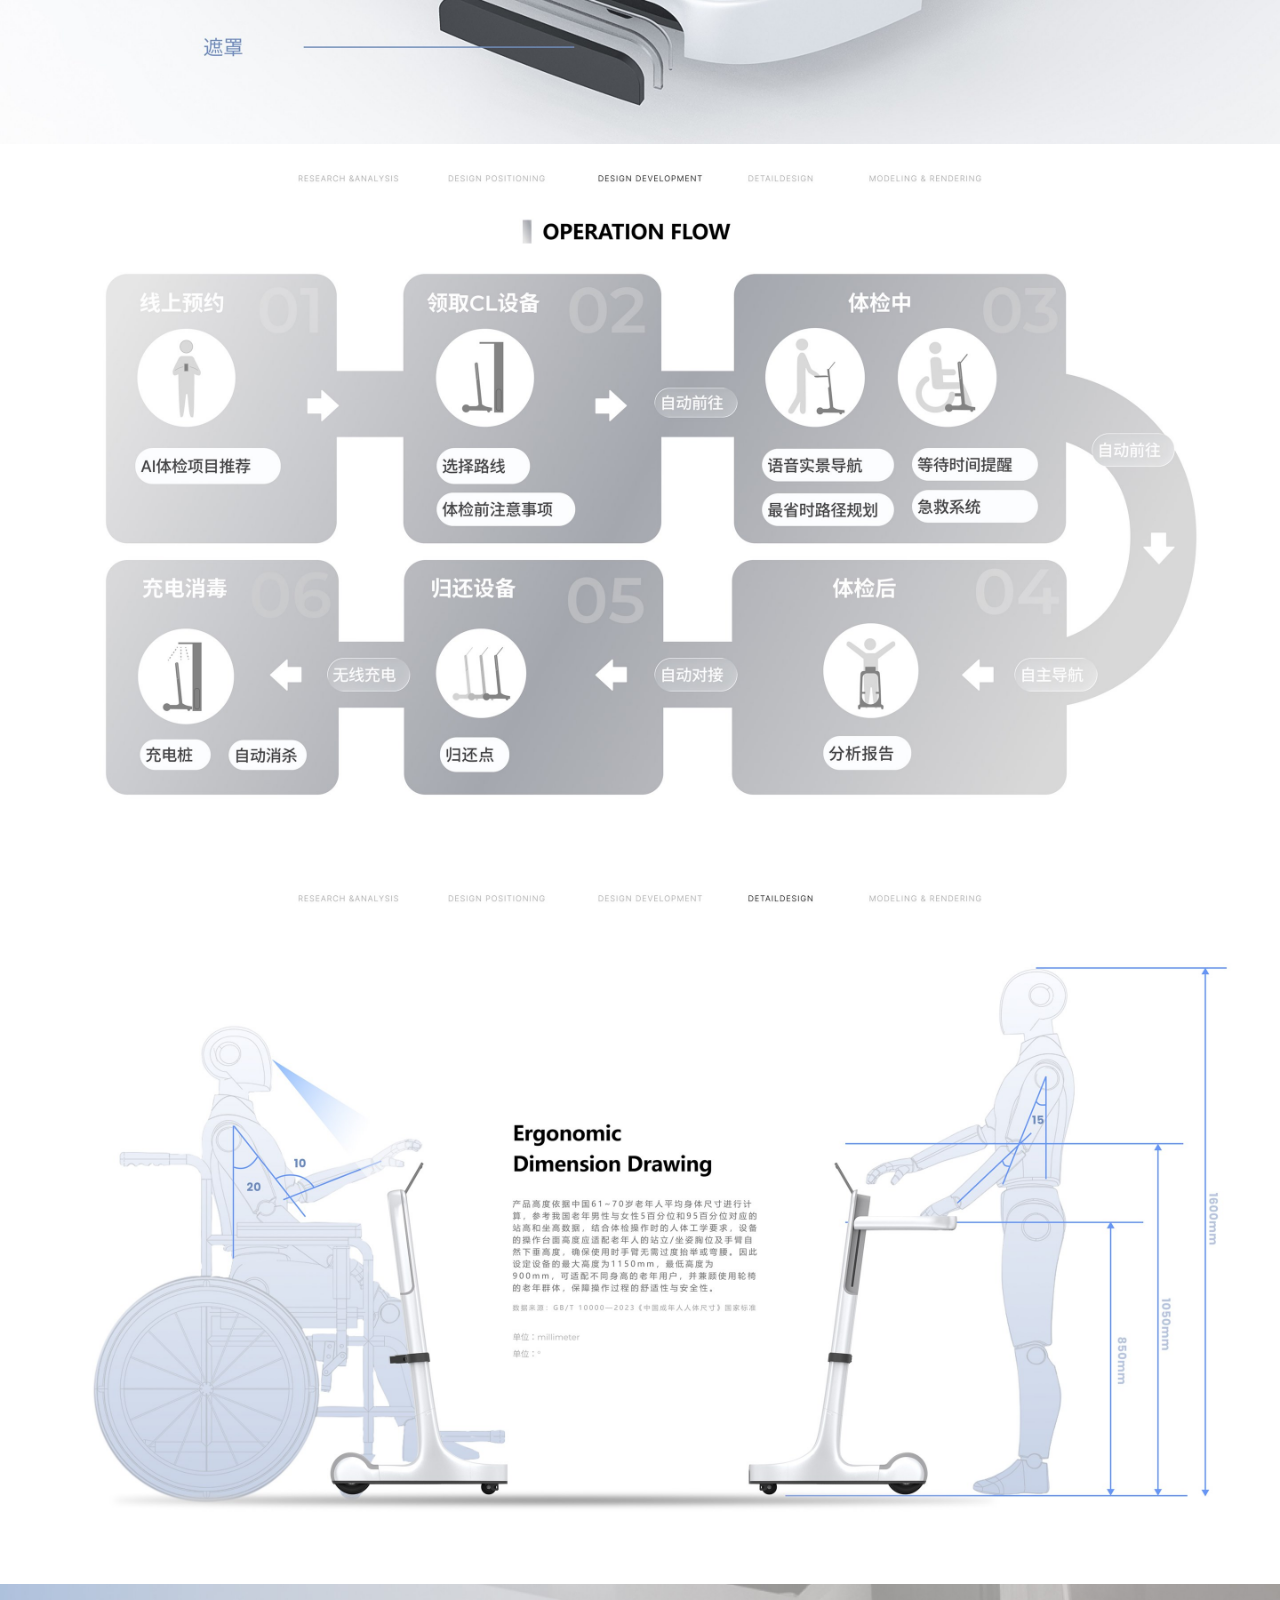
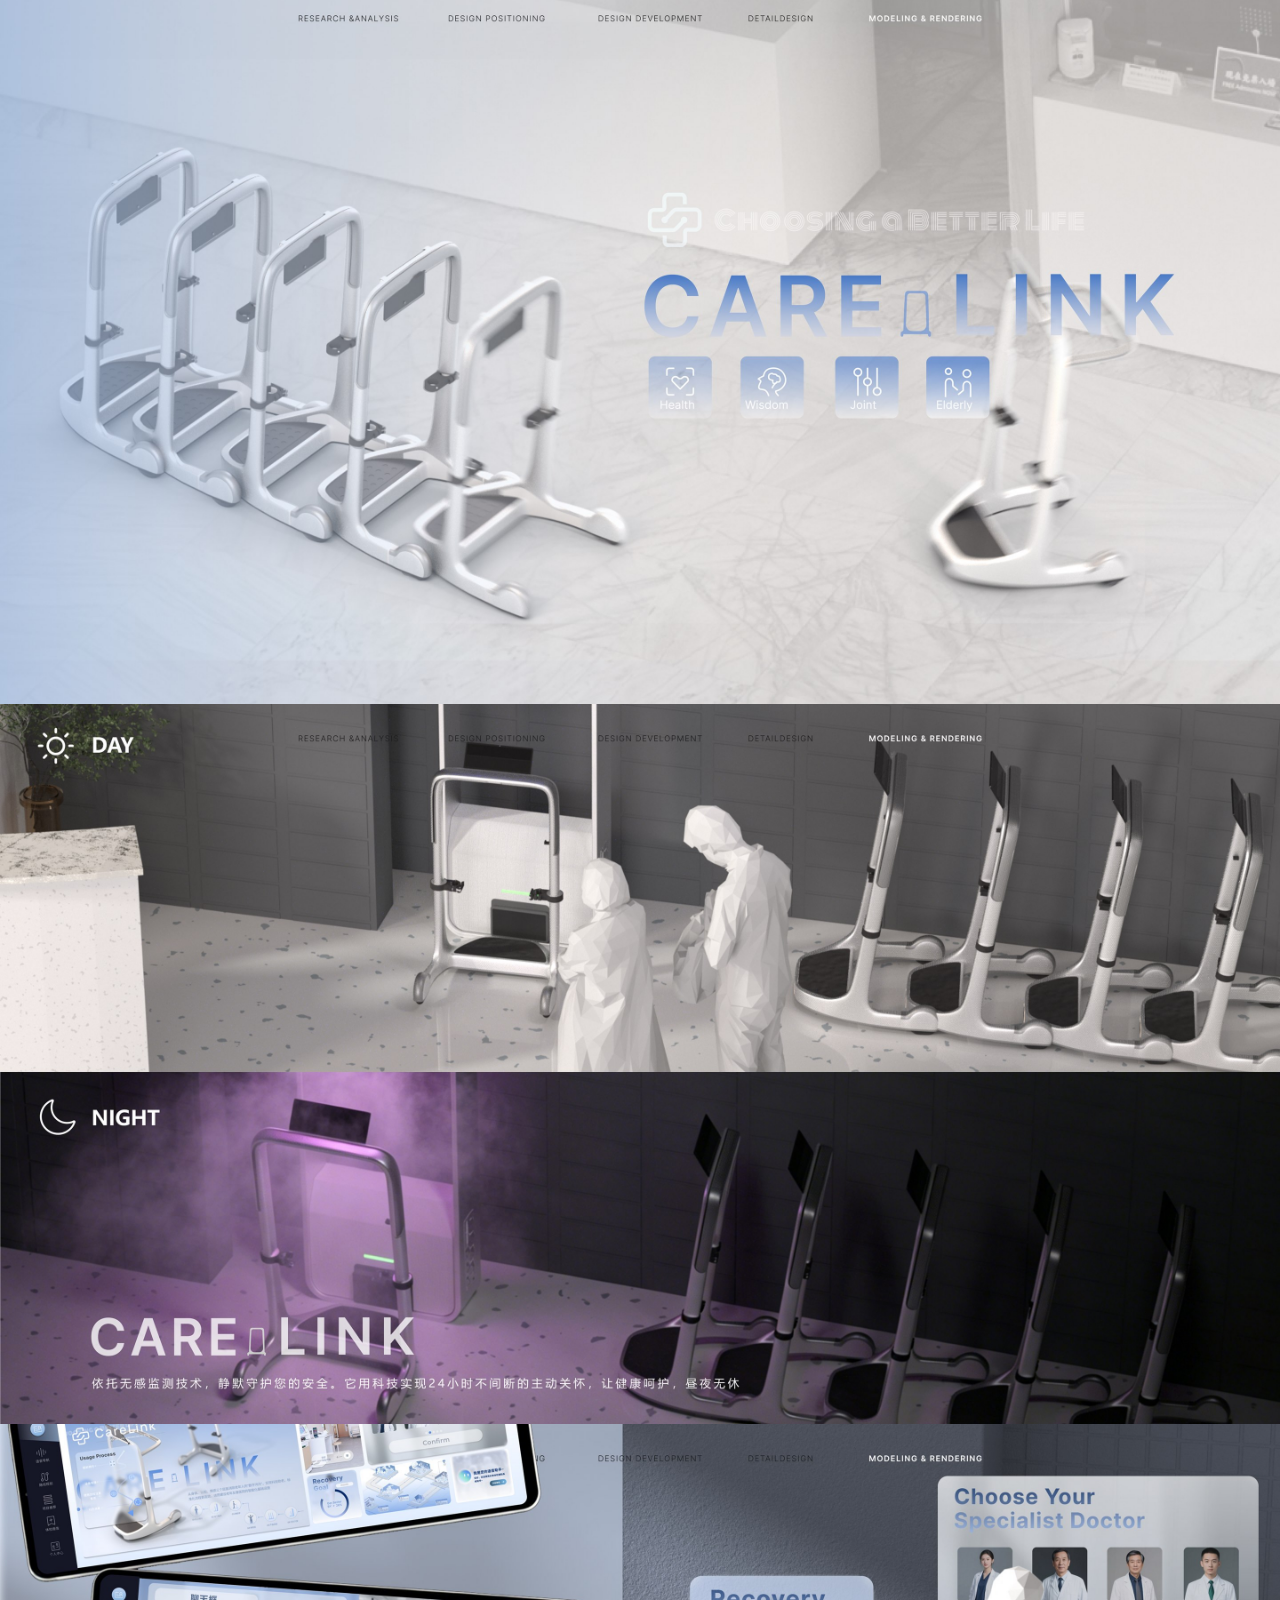
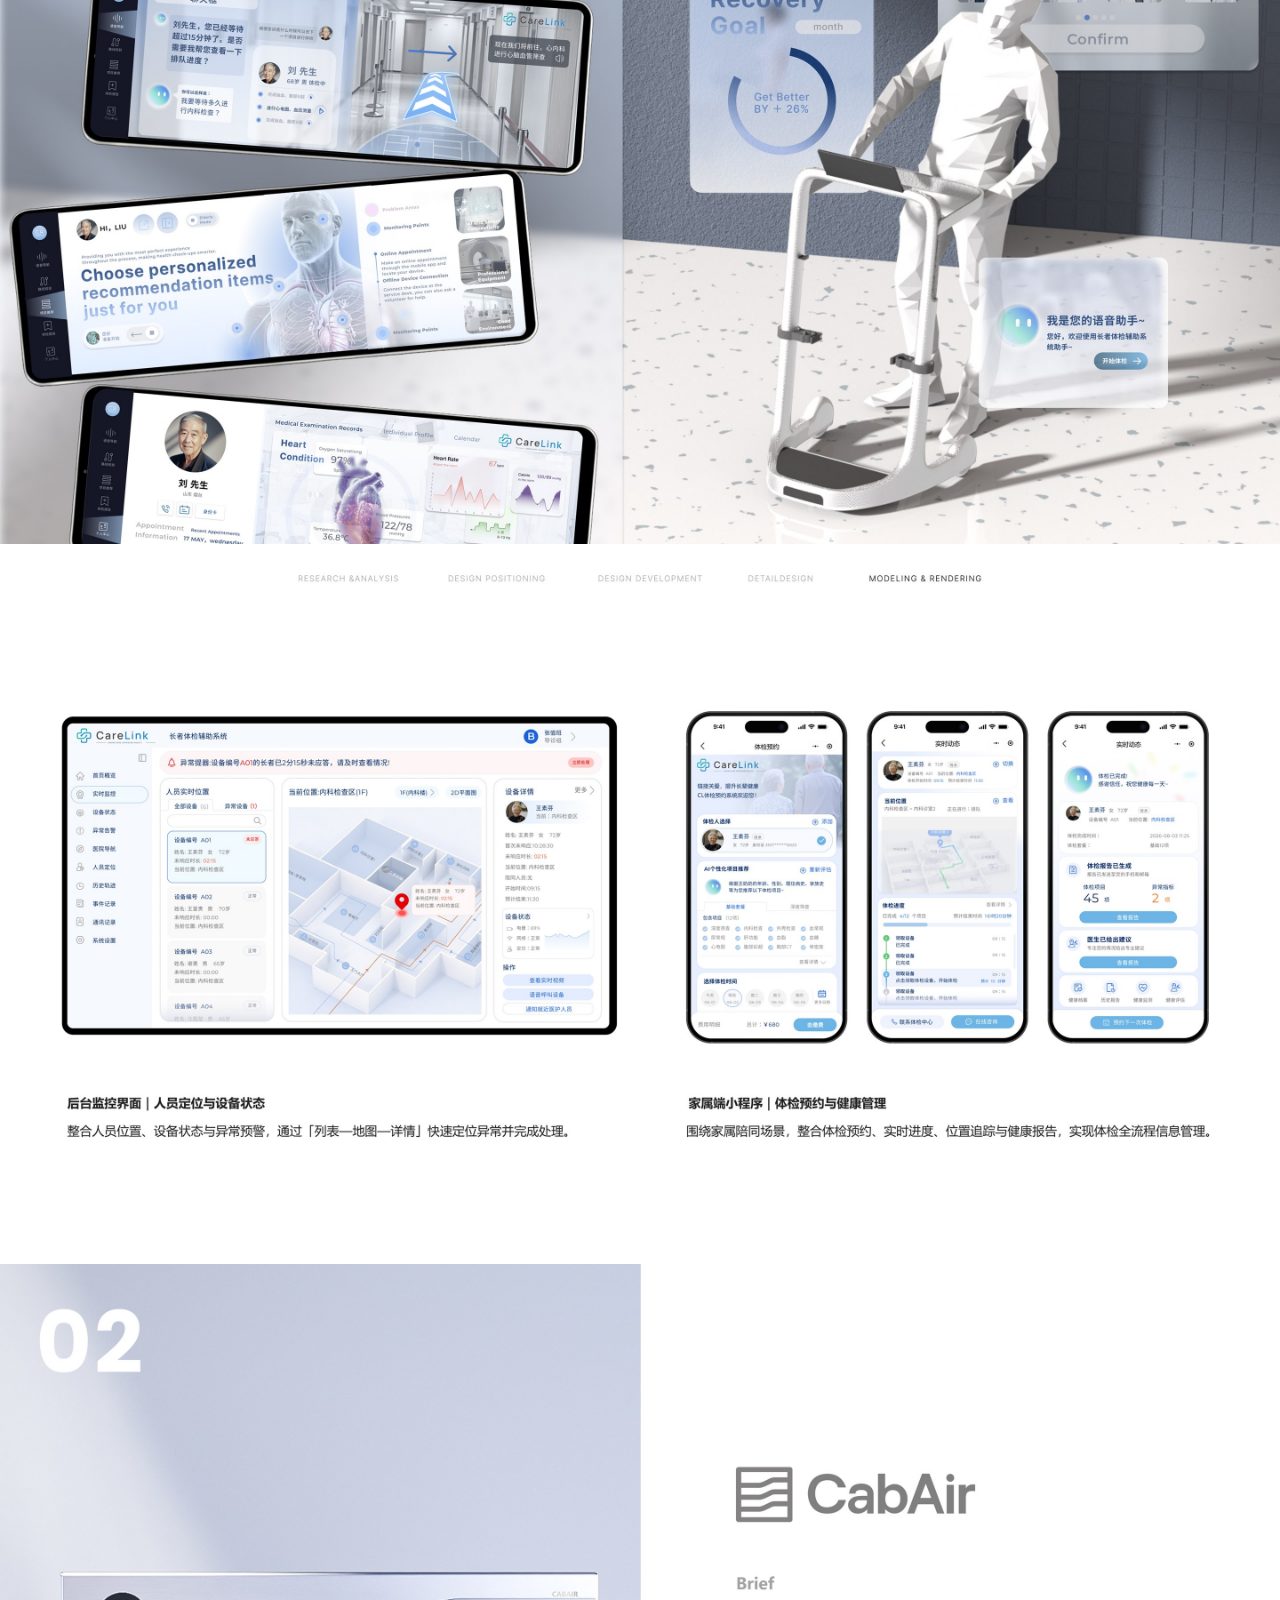
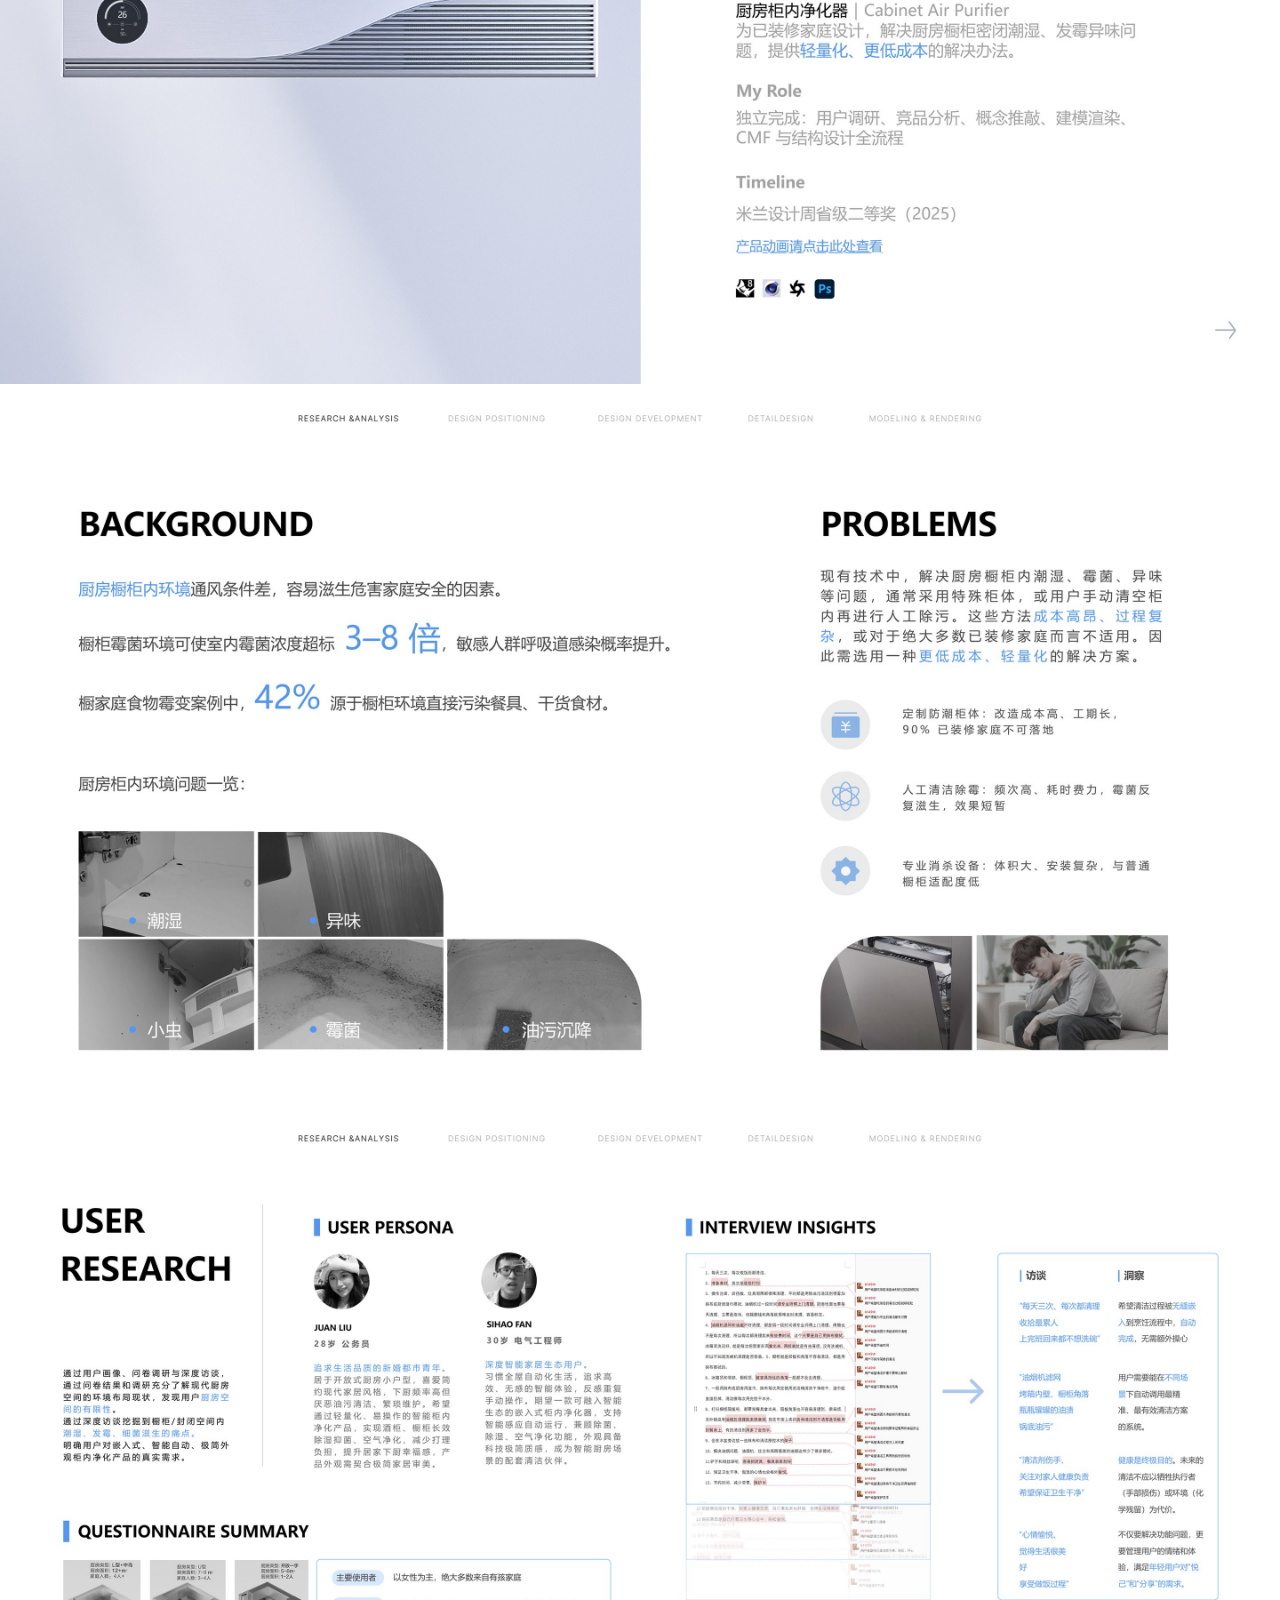
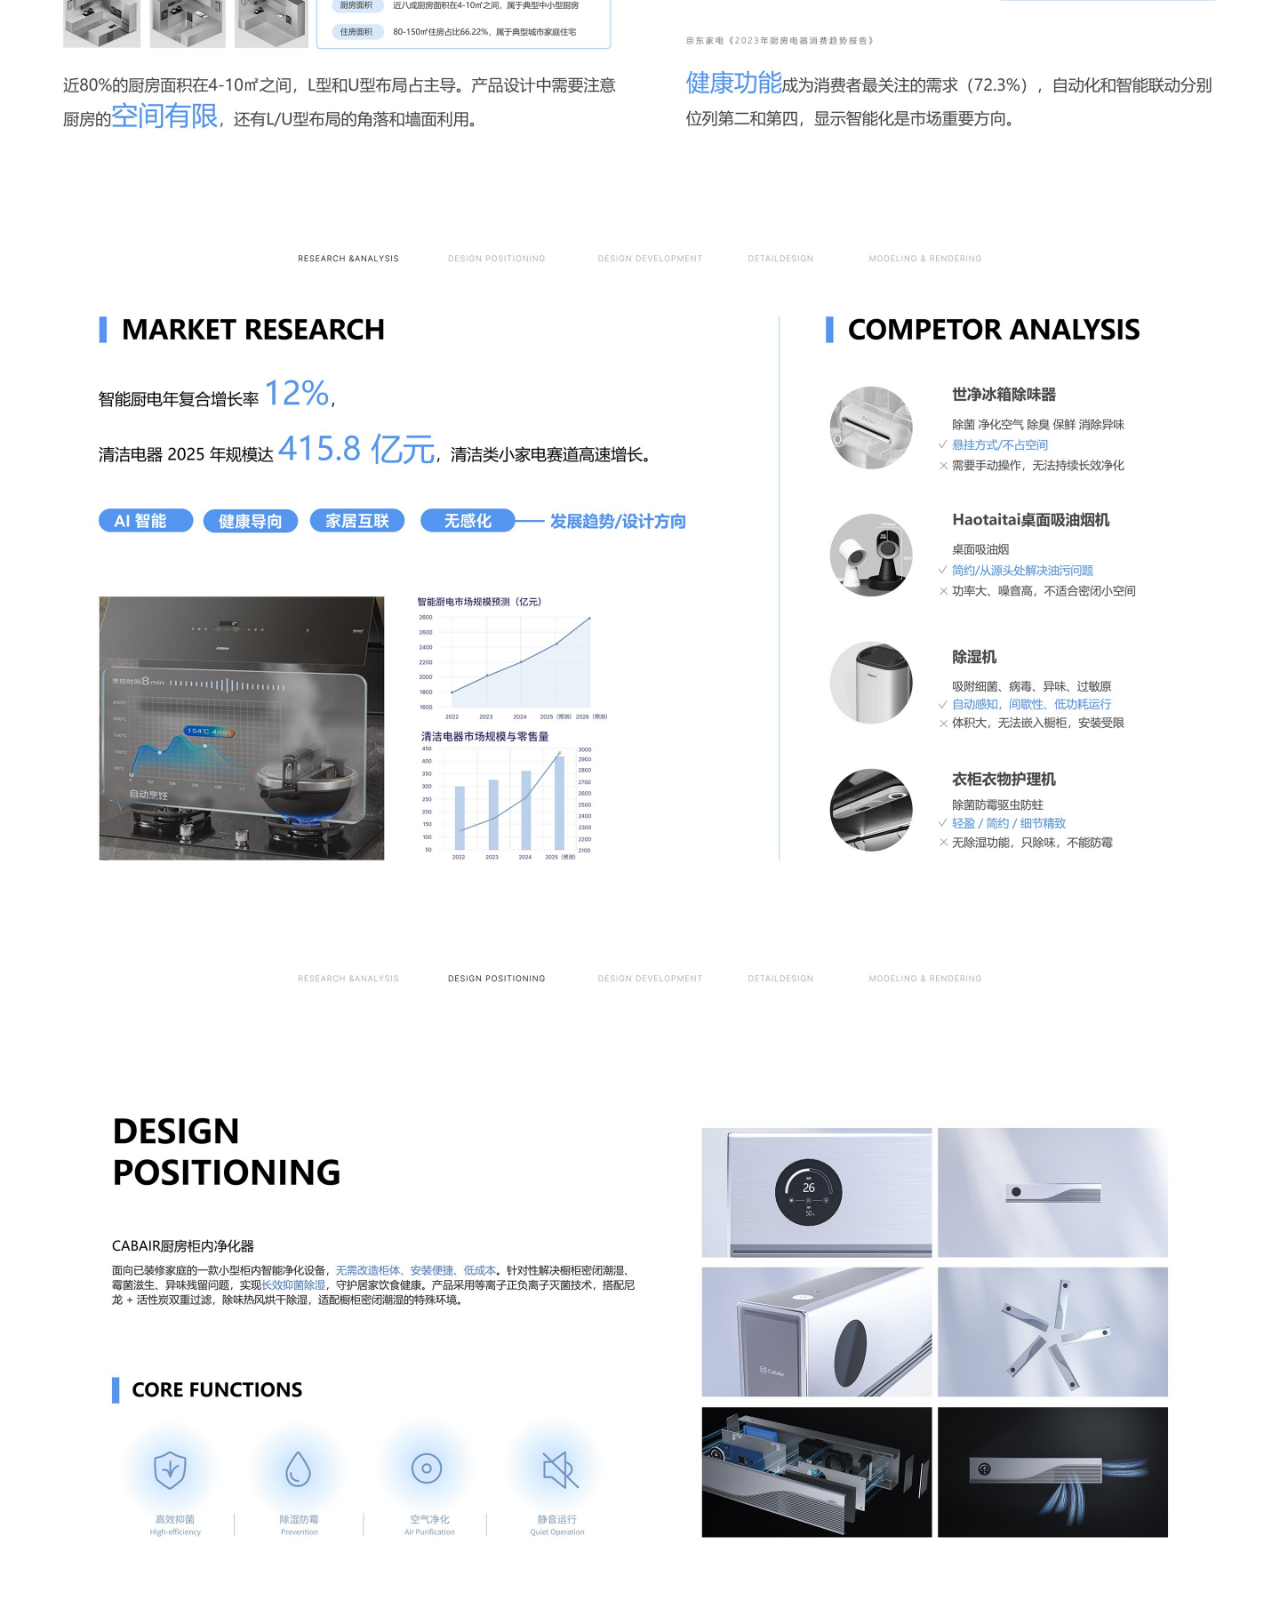
==== commit 336b6a7d: "Optimize image loading performance" ====
--- a/desktop-2.html
+++ b/desktop-2.html
@@ -4,6 +4,7 @@
     <meta charset="UTF-8" />
     <meta name="viewport" content="width=device-width, initial-scale=1.0" />
     <title>Blair Zhang Portfolio - Desktop 2</title>
+    <link rel="preload" href="./assets/figma-images/Desktop%20-%202/Frame%2048.jpg" as="image" />
     <link rel="stylesheet" href="./desktop-2.css" />
   </head>
   <body>
@@ -22,48 +23,49 @@
     </div>
 
     <main class="desktop-2-frame" data-node-id="5:343" data-name="Desktop - 2">
-      <img class="figma-frame" data-node-id="7:220" data-name="Frame 48" src="./assets/figma-images/Desktop%20-%202/Frame%2048.png" alt="" style="top: 72px; width: 1440px; height: 810px;" />
-      <img class="figma-frame" data-node-id="7:221" data-name="Frame-1 5" src="./assets/figma-images/Desktop%20-%202/Frame-1%205.png" alt="" style="top: 882px; width: 1440px; height: 810px;" />
-      <img class="figma-frame" data-node-id="7:222" data-name="Frame-2 1" src="./assets/figma-images/Desktop%20-%202/Frame-2%201.png" alt="" style="top: 1692px; width: 1440px; height: 810px;" />
-      <img class="figma-frame" data-node-id="44:621" data-name="Frame-3 10" src="./assets/figma-images/Desktop%20-%202/Frame-3%2010.png" alt="" style="top: 2502px; width: 1440px; height: 810px;" />
-      <img class="figma-frame" data-node-id="7:224" data-name="Frame-4 1" src="./assets/figma-images/Desktop%20-%202/Frame-4%201.png" alt="" style="top: 3312px; width: 1440px; height: 810px;" />
-      <img class="figma-frame" data-node-id="7:225" data-name="Frame-5 1" src="./assets/figma-images/Desktop%20-%202/Frame-5%201.png" alt="" style="top: 4122px; width: 1440px; height: 810px;" />
-      <img class="figma-frame" data-node-id="7:226" data-name="Frame-6 1" src="./assets/figma-images/Desktop%20-%202/Frame-6%201.png" alt="" style="top: 4932px; width: 1440px; height: 810px;" />
-      <img class="figma-frame" data-node-id="7:227" data-name="Frame-7 1" src="./assets/figma-images/Desktop%20-%202/Frame-7%201.png" alt="" style="top: 5742px; width: 1440px; height: 810px;" />
-      <img class="figma-frame" data-node-id="7:228" data-name="Frame-8 1" src="./assets/figma-images/Desktop%20-%202/Frame-8%201.png" alt="" style="top: 6552px; width: 1440px; height: 810px;" />
-      <img class="figma-frame" data-node-id="7:229" data-name="Frame-9 1" src="./assets/figma-images/Desktop%20-%202/Frame-9%201.png" alt="" style="top: 7362px; width: 1440px; height: 810px;" />
-      <img class="figma-frame" data-node-id="7:230" data-name="Frame-10 1" src="./assets/figma-images/Desktop%20-%202/Frame-10%201.png" alt="" style="top: 8172px; width: 1440px; height: 810px;" />
-      <img class="figma-frame" data-node-id="7:231" data-name="Frame-11 1" src="./assets/figma-images/Desktop%20-%202/Frame-11%201.png" alt="" style="top: 8982px; width: 1440px; height: 810px;" />
-      <img class="figma-frame" data-node-id="7:232" data-name="Frame-12 1" src="./assets/figma-images/Desktop%20-%202/Frame-12%201.png" alt="" style="top: 9792px; width: 1440px; height: 810px;" />
-      <img class="figma-frame" data-node-id="7:233" data-name="Frame-13 1" src="./assets/figma-images/Desktop%20-%202/Frame-13%201.png" alt="" style="top: 10602px; width: 1440px; height: 810px;" />
-      <img class="figma-frame" data-node-id="7:234" data-name="Frame-14 1" src="./assets/figma-images/Desktop%20-%202/Frame-14%201.png" alt="" style="top: 11412px; width: 1440px; height: 810px;" />
-      <img class="figma-frame" data-node-id="44:622" data-name="Frame-15 1" src="./assets/figma-images/Desktop%20-%202/Frame-15%201.png" alt="" style="top: 12222px; width: 1440px; height: 810px;" />
-      <img class="figma-frame" data-node-id="7:356" data-name="Frame-16 1" src="./assets/figma-images/Desktop%20-%202/Frame-16%201.png" alt="" style="top: 13032px; width: 1440px; height: 810px;" />
-      <img class="figma-frame" data-node-id="7:357" data-name="Frame-17 1" src="./assets/figma-images/Desktop%20-%202/Frame-17%201.png" alt="" style="top: 13842px; width: 1440px; height: 810px;" />
-      <img class="figma-frame" data-node-id="7:358" data-name="Frame-18 1" src="./assets/figma-images/Desktop%20-%202/Frame-18%201.png" alt="" style="top: 14652px; width: 1440px; height: 810px;" />
-      <img class="figma-frame" data-node-id="7:347" data-name="Frame-19 1" src="./assets/figma-images/Desktop%20-%202/Frame-19%201.png" alt="" style="top: 15462px; width: 1440px; height: 810px;" />
-      <img class="figma-frame" data-node-id="7:348" data-name="Frame-20 1" src="./assets/figma-images/Desktop%20-%202/Frame-20%201.png" alt="" style="top: 16272px; width: 1440px; height: 810px;" />
-      <img class="figma-frame" data-node-id="7:349" data-name="Frame-21 1" src="./assets/figma-images/Desktop%20-%202/Frame-21%201.png" alt="" style="top: 17082px; width: 1440px; height: 810px;" />
-      <img class="figma-frame" data-node-id="7:350" data-name="Frame-22 1" src="./assets/figma-images/Desktop%20-%202/Frame-22%201.png" alt="" style="top: 17892px; width: 1440px; height: 810px;" />
-      <img class="figma-frame" data-node-id="7:351" data-name="Frame-23 1" src="./assets/figma-images/Desktop%20-%202/Frame-23%201.png" alt="" style="top: 18702px; width: 1440px; height: 810px;" />
-      <img class="figma-frame" data-node-id="7:352" data-name="Frame-24 1" src="./assets/figma-images/Desktop%20-%202/Frame-24%201.png" alt="" style="top: 19512px; width: 1440px; height: 810px;" />
-      <img class="figma-frame" data-node-id="7:353" data-name="Frame-25 1" src="./assets/figma-images/Desktop%20-%202/Frame-25%201.png" alt="" style="top: 20322px; width: 1440px; height: 810px;" />
-      <img class="figma-frame" data-node-id="7:354" data-name="Frame-26 1" src="./assets/figma-images/Desktop%20-%202/Frame-26%201.png" alt="" style="top: 21132px; width: 1440px; height: 810px;" />
-      <img class="figma-frame" data-node-id="7:359" data-name="Frame-27 1" src="./assets/figma-images/Desktop%20-%202/Frame-27%201.png" alt="" style="top: 21942px; width: 1440px; height: 810px;" />
-      <img class="figma-frame" data-node-id="7:360" data-name="Frame-28 1" src="./assets/figma-images/Desktop%20-%202/Frame-28%201.png" alt="" style="top: 22752px; width: 1440px; height: 810px;" />
-      <img class="figma-frame" data-node-id="7:361" data-name="Frame-29 1" src="./assets/figma-images/Desktop%20-%202/Frame-29%201.png" alt="" style="top: 23562px; width: 1440px; height: 810px;" />
-      <img class="figma-frame" data-node-id="7:362" data-name="Frame-30 1" src="./assets/figma-images/Desktop%20-%202/Frame-30%201.png" alt="" style="top: 24372px; width: 1440px; height: 810px;" />
-      <img class="figma-frame" data-node-id="7:363" data-name="Frame-31 1" src="./assets/figma-images/Desktop%20-%202/Frame-31%201.png" alt="" style="top: 25182px; width: 1440px; height: 810px;" />
-      <img class="figma-frame" data-node-id="7:364" data-name="Frame-32 1" src="./assets/figma-images/Desktop%20-%202/Frame-32%201.png" alt="" style="top: 25992px; width: 1440px; height: 810px;" />
-      <img class="figma-frame" data-node-id="7:365" data-name="Frame-33 1" src="./assets/figma-images/Desktop%20-%202/Frame-33%201.png" alt="" style="top: 26802px; width: 1440px; height: 810px;" />
-      <img class="figma-frame" data-node-id="7:366" data-name="Frame-34 1" src="./assets/figma-images/Desktop%20-%202/Frame-34%201.png" alt="" style="top: 27612px; width: 1440px; height: 810px;" />
-      <img class="figma-frame" data-node-id="7:367" data-name="Frame-35 1" src="./assets/figma-images/Desktop%20-%202/Frame-35%201.png" alt="" style="top: 28422px; width: 1440px; height: 810px;" />
-      <img class="figma-frame" data-node-id="7:368" data-name="Frame-36 1" src="./assets/figma-images/Desktop%20-%202/Frame-36%201.png" alt="" style="top: 29232px; width: 1440px; height: 810px;" />
-      <img class="figma-frame" data-node-id="7:369" data-name="Frame-37 1" src="./assets/figma-images/Desktop%20-%202/Frame-37%201.png" alt="" style="top: 30042px; width: 1440px; height: 810px;" />
-      <img class="figma-frame" data-node-id="7:370" data-name="Frame-38 1" src="./assets/figma-images/Desktop%20-%202/Frame-38%201.png" alt="" style="top: 30852px; width: 1440px; height: 810px;" />
-      <img class="figma-frame" data-node-id="7:371" data-name="Frame-39 1" src="./assets/figma-images/Desktop%20-%202/Frame-39%201.png" alt="" style="top: 31662px; width: 1440px; height: 810px;" />
-      <img class="figma-frame" data-node-id="7:372" data-name="Frame-40 1" src="./assets/figma-images/Desktop%20-%202/Frame-40%201.png" alt="" style="top: 32472px; width: 1440px; height: 810px;" />
-      <img class="figma-frame" data-node-id="7:373" data-name="Frame-41 1" src="./assets/figma-images/Desktop%20-%202/Frame-41%201.png" alt="" style="top: 33282px; width: 1438.389px; height: 809px;" />
+      <img class="figma-frame" data-node-id="7:220" data-name="Frame 48" src="./assets/figma-images/Desktop%20-%202/Frame%2048.jpg" alt="" style="top: 72px; width: 1440px; height: 810px;" decoding="async" fetchpriority="high">
+      <img class="figma-frame" data-node-id="7:221" data-name="Frame-1 5" src="[data-uri]" data-src="./assets/figma-images/Desktop%20-%202/Frame-1%205.jpg" alt="" style="top: 882px; width: 1440px; height: 810px;" decoding="async" loading="lazy" fetchpriority="low">
+      <img class="figma-frame" data-node-id="7:222" data-name="Frame-2 1" src="[data-uri]" data-src="./assets/figma-images/Desktop%20-%202/Frame-2%201.jpg" alt="" style="top: 1692px; width: 1440px; height: 810px;" decoding="async" loading="lazy" fetchpriority="low">
+      <img class="figma-frame" data-node-id="44:621" data-name="Frame-3 10" src="[data-uri]" data-src="./assets/figma-images/Desktop%20-%202/Frame-3%2010.jpg" alt="" style="top: 2502px; width: 1440px; height: 810px;" decoding="async" loading="lazy" fetchpriority="low">
+      <img class="figma-frame" data-node-id="7:224" data-name="Frame-4 1" src="[data-uri]" data-src="./assets/figma-images/Desktop%20-%202/Frame-4%201.jpg" alt="" style="top: 3312px; width: 1440px; height: 810px;" decoding="async" loading="lazy" fetchpriority="low">
+      <img class="figma-frame" data-node-id="7:225" data-name="Frame-5 1" src="[data-uri]" data-src="./assets/figma-images/Desktop%20-%202/Frame-5%201.jpg" alt="" style="top: 4122px; width: 1440px; height: 810px;" decoding="async" loading="lazy" fetchpriority="low">
+      <img class="figma-frame" data-node-id="7:226" data-name="Frame-6 1" src="[data-uri]" data-src="./assets/figma-images/Desktop%20-%202/Frame-6%201.jpg" alt="" style="top: 4932px; width: 1440px; height: 810px;" decoding="async" loading="lazy" fetchpriority="low">
+      <img class="figma-frame" data-node-id="7:227" data-name="Frame-7 1" src="[data-uri]" data-src="./assets/figma-images/Desktop%20-%202/Frame-7%201.jpg" alt="" style="top: 5742px; width: 1440px; height: 810px;" decoding="async" loading="lazy" fetchpriority="low">
+      <img class="figma-frame" data-node-id="7:228" data-name="Frame-8 1" src="[data-uri]" data-src="./assets/figma-images/Desktop%20-%202/Frame-8%201.jpg" alt="" style="top: 6552px; width: 1440px; height: 810px;" decoding="async" loading="lazy" fetchpriority="low">
+      <img class="figma-frame" data-node-id="7:229" data-name="Frame-9 1" src="[data-uri]" data-src="./assets/figma-images/Desktop%20-%202/Frame-9%201.jpg" alt="" style="top: 7362px; width: 1440px; height: 810px;" decoding="async" loading="lazy" fetchpriority="low">
+      <img class="figma-frame" data-node-id="7:230" data-name="Frame-10 1" src="[data-uri]" data-src="./assets/figma-images/Desktop%20-%202/Frame-10%201.jpg" alt="" style="top: 8172px; width: 1440px; height: 810px;" decoding="async" loading="lazy" fetchpriority="low">
+      <img class="figma-frame" data-node-id="7:231" data-name="Frame-11 1" src="[data-uri]" data-src="./assets/figma-images/Desktop%20-%202/Frame-11%201.jpg" alt="" style="top: 8982px; width: 1440px; height: 810px;" decoding="async" loading="lazy" fetchpriority="low">
+      <img class="figma-frame" data-node-id="7:232" data-name="Frame-12 1" src="[data-uri]" data-src="./assets/figma-images/Desktop%20-%202/Frame-12%201.jpg" alt="" style="top: 9792px; width: 1440px; height: 810px;" decoding="async" loading="lazy" fetchpriority="low">
+      <img class="figma-frame" data-node-id="7:233" data-name="Frame-13 1" src="[data-uri]" data-src="./assets/figma-images/Desktop%20-%202/Frame-13%201.jpg" alt="" style="top: 10602px; width: 1440px; height: 810px;" decoding="async" loading="lazy" fetchpriority="low">
+      <img class="figma-frame" data-node-id="7:234" data-name="Frame-14 1" src="[data-uri]" data-src="./assets/figma-images/Desktop%20-%202/Frame-14%201.jpg" alt="" style="top: 11412px; width: 1440px; height: 810px;" decoding="async" loading="lazy" fetchpriority="low">
+      <img class="figma-frame" data-node-id="44:622" data-name="Frame-15 1" src="[data-uri]" data-src="./assets/figma-images/Desktop%20-%202/Frame-15%201.jpg" alt="" style="top: 12222px; width: 1440px; height: 810px;" decoding="async" loading="lazy" fetchpriority="low">
+      <img class="figma-frame" data-node-id="7:356" data-name="Frame-16 1" src="[data-uri]" data-src="./assets/figma-images/Desktop%20-%202/Frame-16%201.jpg" alt="" style="top: 13032px; width: 1440px; height: 810px;" decoding="async" loading="lazy" fetchpriority="low">
+      <img class="figma-frame" data-node-id="7:357" data-name="Frame-17 1" src="[data-uri]" data-src="./assets/figma-images/Desktop%20-%202/Frame-17%201.jpg" alt="" style="top: 13842px; width: 1440px; height: 810px;" decoding="async" loading="lazy" fetchpriority="low">
+      <img class="figma-frame" data-node-id="7:358" data-name="Frame-18 1" src="[data-uri]" data-src="./assets/figma-images/Desktop%20-%202/Frame-18%201.jpg" alt="" style="top: 14652px; width: 1440px; height: 810px;" decoding="async" loading="lazy" fetchpriority="low">
+      <img class="figma-frame" data-node-id="7:347" data-name="Frame-19 1" src="[data-uri]" data-src="./assets/figma-images/Desktop%20-%202/Frame-19%201.jpg" alt="" style="top: 15462px; width: 1440px; height: 810px;" decoding="async" loading="lazy" fetchpriority="low">
+      <img class="figma-frame" data-node-id="7:348" data-name="Frame-20 1" src="[data-uri]" data-src="./assets/figma-images/Desktop%20-%202/Frame-20%201.jpg" alt="" style="top: 16272px; width: 1440px; height: 810px;" decoding="async" loading="lazy" fetchpriority="low">
+      <img class="figma-frame" data-node-id="7:349" data-name="Frame-21 1" src="[data-uri]" data-src="./assets/figma-images/Desktop%20-%202/Frame-21%201.jpg" alt="" style="top: 17082px; width: 1440px; height: 810px;" decoding="async" loading="lazy" fetchpriority="low">
+      <img class="figma-frame" data-node-id="7:350" data-name="Frame-22 1" src="[data-uri]" data-src="./assets/figma-images/Desktop%20-%202/Frame-22%201.jpg" alt="" style="top: 17892px; width: 1440px; height: 810px;" decoding="async" loading="lazy" fetchpriority="low">
+      <img class="figma-frame" data-node-id="7:351" data-name="Frame-23 1" src="[data-uri]" data-src="./assets/figma-images/Desktop%20-%202/Frame-23%201.jpg" alt="" style="top: 18702px; width: 1440px; height: 810px;" decoding="async" loading="lazy" fetchpriority="low">
+      <img class="figma-frame" data-node-id="7:352" data-name="Frame-24 1" src="[data-uri]" data-src="./assets/figma-images/Desktop%20-%202/Frame-24%201.jpg" alt="" style="top: 19512px; width: 1440px; height: 810px;" decoding="async" loading="lazy" fetchpriority="low">
+      <img class="figma-frame" data-node-id="7:353" data-name="Frame-25 1" src="[data-uri]" data-src="./assets/figma-images/Desktop%20-%202/Frame-25%201.jpg" alt="" style="top: 20322px; width: 1440px; height: 810px;" decoding="async" loading="lazy" fetchpriority="low">
+      <img class="figma-frame" data-node-id="7:354" data-name="Frame-26 1" src="[data-uri]" data-src="./assets/figma-images/Desktop%20-%202/Frame-26%201.jpg" alt="" style="top: 21132px; width: 1440px; height: 810px;" decoding="async" loading="lazy" fetchpriority="low">
+      <img class="figma-frame" data-node-id="7:359" data-name="Frame-27 1" src="[data-uri]" data-src="./assets/figma-images/Desktop%20-%202/Frame-27%201.jpg" alt="" style="top: 21942px; width: 1440px; height: 810px;" decoding="async" loading="lazy" fetchpriority="low">
+      <img class="figma-frame" data-node-id="7:360" data-name="Frame-28 1" src="[data-uri]" data-src="./assets/figma-images/Desktop%20-%202/Frame-28%201.jpg" alt="" style="top: 22752px; width: 1440px; height: 810px;" decoding="async" loading="lazy" fetchpriority="low">
+      <img class="figma-frame" data-node-id="7:361" data-name="Frame-29 1" src="[data-uri]" data-src="./assets/figma-images/Desktop%20-%202/Frame-29%201.jpg" alt="" style="top: 23562px; width: 1440px; height: 810px;" decoding="async" loading="lazy" fetchpriority="low">
+      <img class="figma-frame" data-node-id="7:362" data-name="Frame-30 1" src="[data-uri]" data-src="./assets/figma-images/Desktop%20-%202/Frame-30%201.jpg" alt="" style="top: 24372px; width: 1440px; height: 810px;" decoding="async" loading="lazy" fetchpriority="low">
+      <img class="figma-frame" data-node-id="7:363" data-name="Frame-31 1" src="[data-uri]" data-src="./assets/figma-images/Desktop%20-%202/Frame-31%201.jpg" alt="" style="top: 25182px; width: 1440px; height: 810px;" decoding="async" loading="lazy" fetchpriority="low">
+      <img class="figma-frame" data-node-id="7:364" data-name="Frame-32 1" src="[data-uri]" data-src="./assets/figma-images/Desktop%20-%202/Frame-32%201.jpg" alt="" style="top: 25992px; width: 1440px; height: 810px;" decoding="async" loading="lazy" fetchpriority="low">
+      <img class="figma-frame" data-node-id="7:365" data-name="Frame-33 1" src="[data-uri]" data-src="./assets/figma-images/Desktop%20-%202/Frame-33%201.jpg" alt="" style="top: 26802px; width: 1440px; height: 810px;" decoding="async" loading="lazy" fetchpriority="low">
+      <img class="figma-frame" data-node-id="7:366" data-name="Frame-34 1" src="[data-uri]" data-src="./assets/figma-images/Desktop%20-%202/Frame-34%201.jpg" alt="" style="top: 27612px; width: 1440px; height: 810px;" decoding="async" loading="lazy" fetchpriority="low">
+      <img class="figma-frame" data-node-id="7:367" data-name="Frame-35 1" src="[data-uri]" data-src="./assets/figma-images/Desktop%20-%202/Frame-35%201.jpg" alt="" style="top: 28422px; width: 1440px; height: 810px;" decoding="async" loading="lazy" fetchpriority="low">
+      <img class="figma-frame" data-node-id="7:368" data-name="Frame-36 1" src="[data-uri]" data-src="./assets/figma-images/Desktop%20-%202/Frame-36%201.jpg" alt="" style="top: 29232px; width: 1440px; height: 810px;" decoding="async" loading="lazy" fetchpriority="low">
+      <img class="figma-frame" data-node-id="7:369" data-name="Frame-37 1" src="[data-uri]" data-src="./assets/figma-images/Desktop%20-%202/Frame-37%201.jpg" alt="" style="top: 30042px; width: 1440px; height: 810px;" decoding="async" loading="lazy" fetchpriority="low">
+      <img class="figma-frame" data-node-id="7:370" data-name="Frame-38 1" src="[data-uri]" data-src="./assets/figma-images/Desktop%20-%202/Frame-38%201.jpg" alt="" style="top: 30852px; width: 1440px; height: 810px;" decoding="async" loading="lazy" fetchpriority="low">
+      <img class="figma-frame" data-node-id="7:371" data-name="Frame-39 1" src="[data-uri]" data-src="./assets/figma-images/Desktop%20-%202/Frame-39%201.jpg" alt="" style="top: 31662px; width: 1440px; height: 810px;" decoding="async" loading="lazy" fetchpriority="low">
+      <img class="figma-frame" data-node-id="7:372" data-name="Frame-40 1" src="[data-uri]" data-src="./assets/figma-images/Desktop%20-%202/Frame-40%201.jpg" alt="" style="top: 32472px; width: 1440px; height: 810px;" decoding="async" loading="lazy" fetchpriority="low">
+      <img class="figma-frame" data-node-id="7:373" data-name="Frame-41 1" src="[data-uri]" data-src="./assets/figma-images/Desktop%20-%202/Frame-41%201.jpg" alt="" style="top: 33282px; width: 1438.389px; height: 809px;" decoding="async" loading="lazy" fetchpriority="low">
     </main>
+  <script src="./lazy-images.js" defer></script>
   </body>
 </html>
--- a/desktop-2.css
+++ b/desktop-2.css
@@ -11,7 +11,7 @@
 body {
   margin: 0;
   width: 100%;
-  overflow-x: hidden;
+  overflow-x: clip;
   background: #fff;
   color: var(--black);
   font-family: "Microsoft YaHei UI", "Microsoft YaHei", Arial, sans-serif;
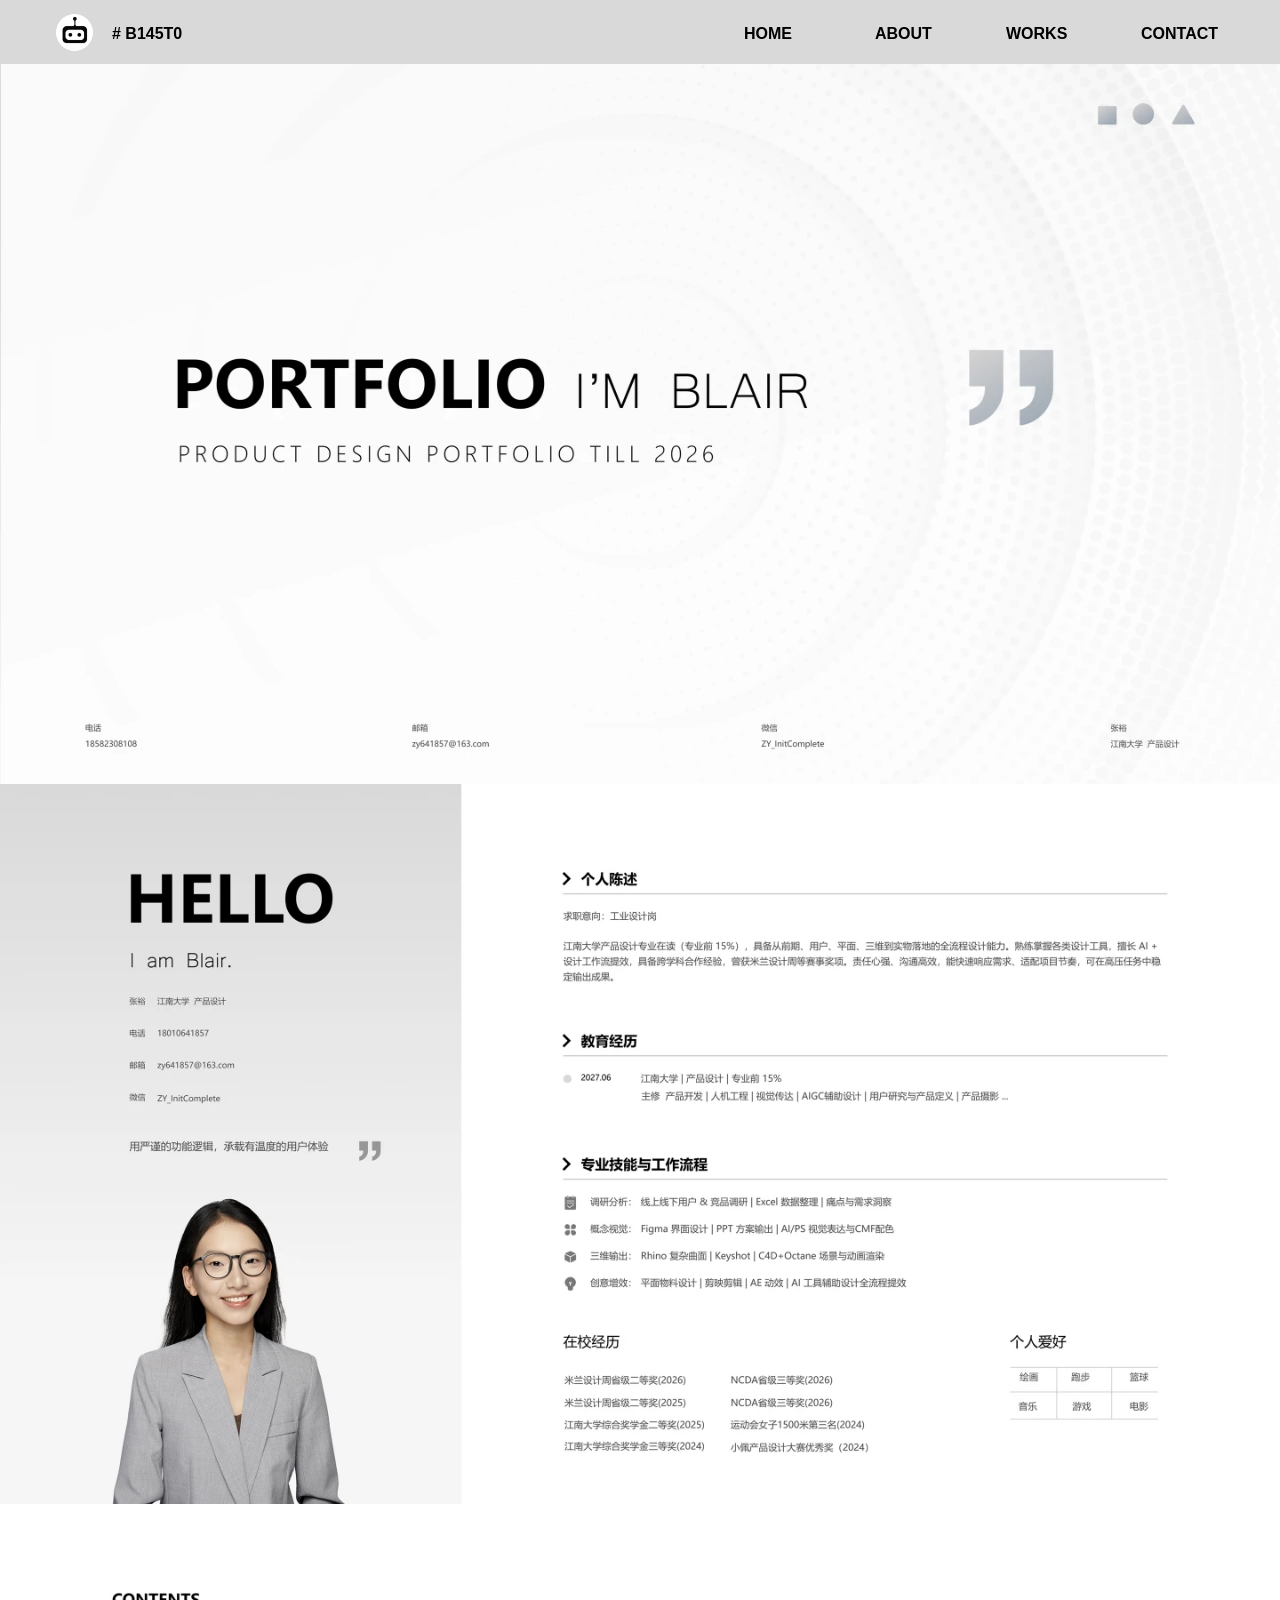
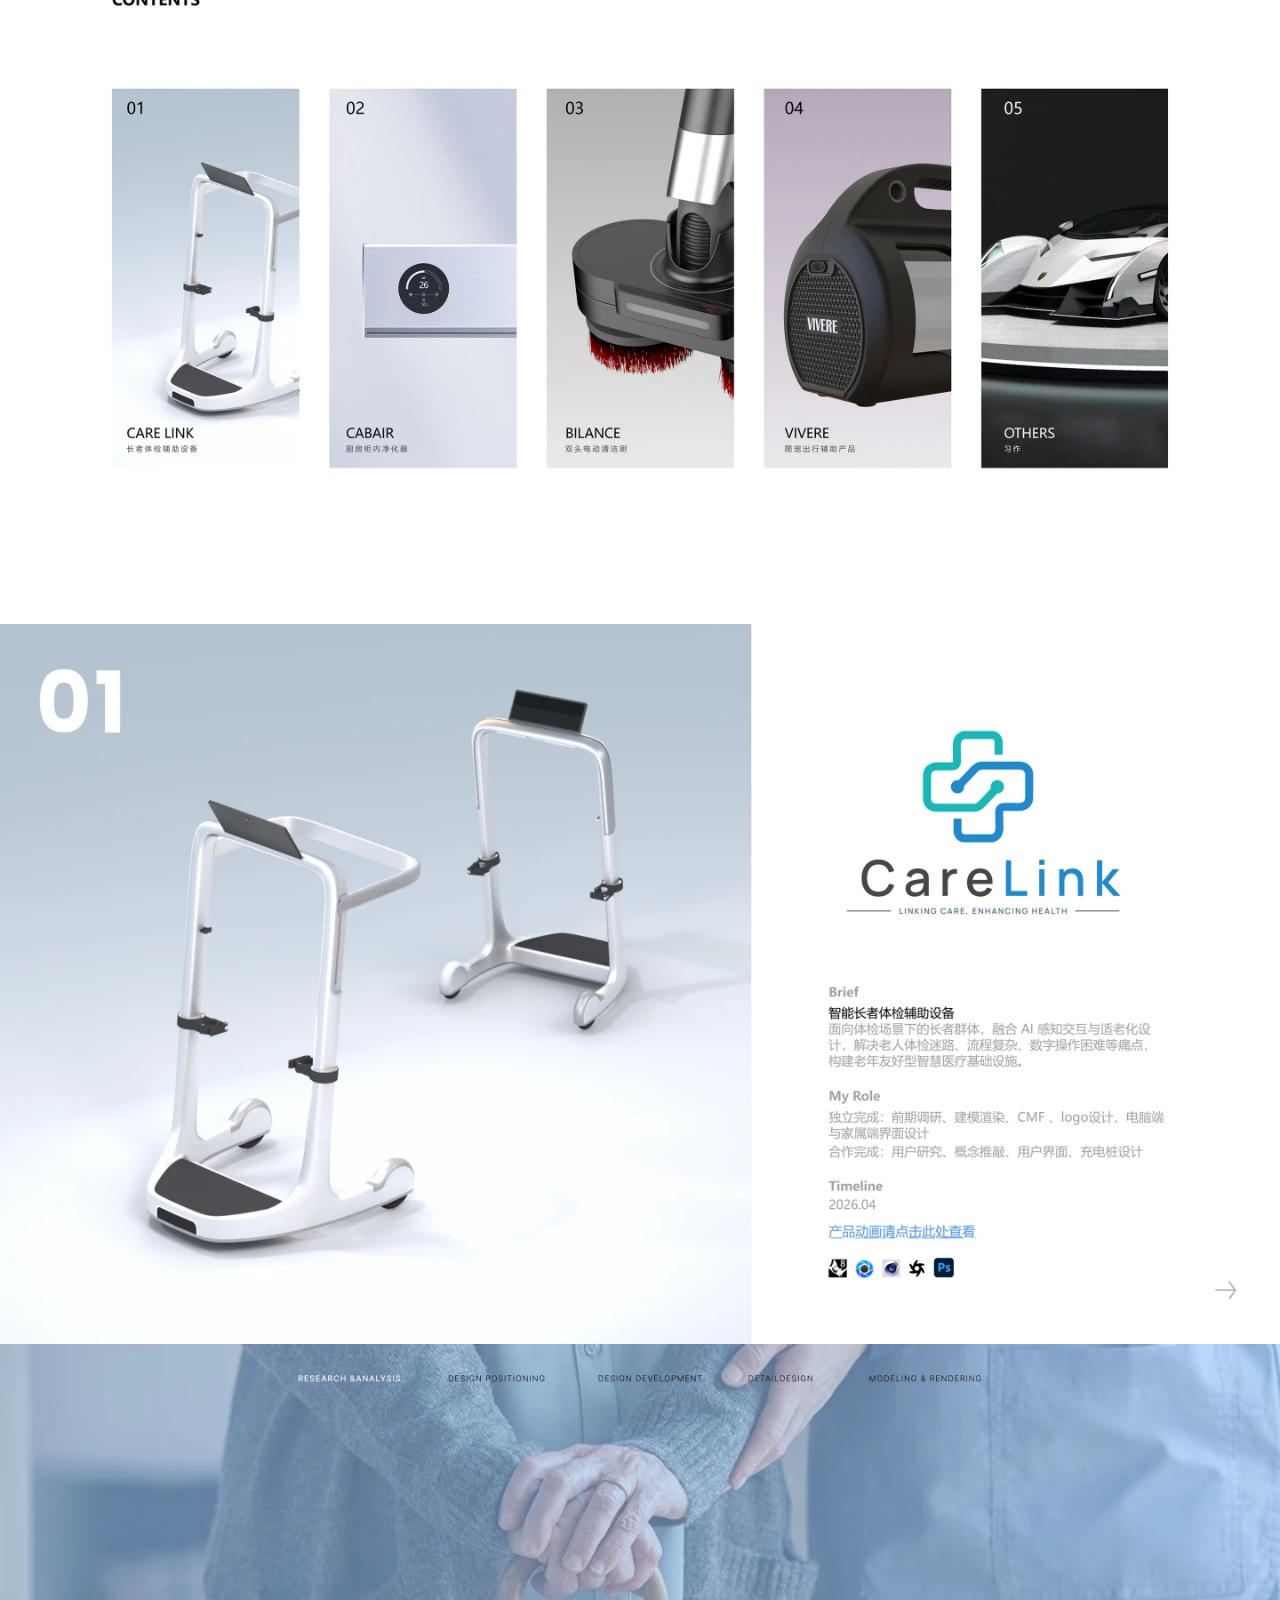
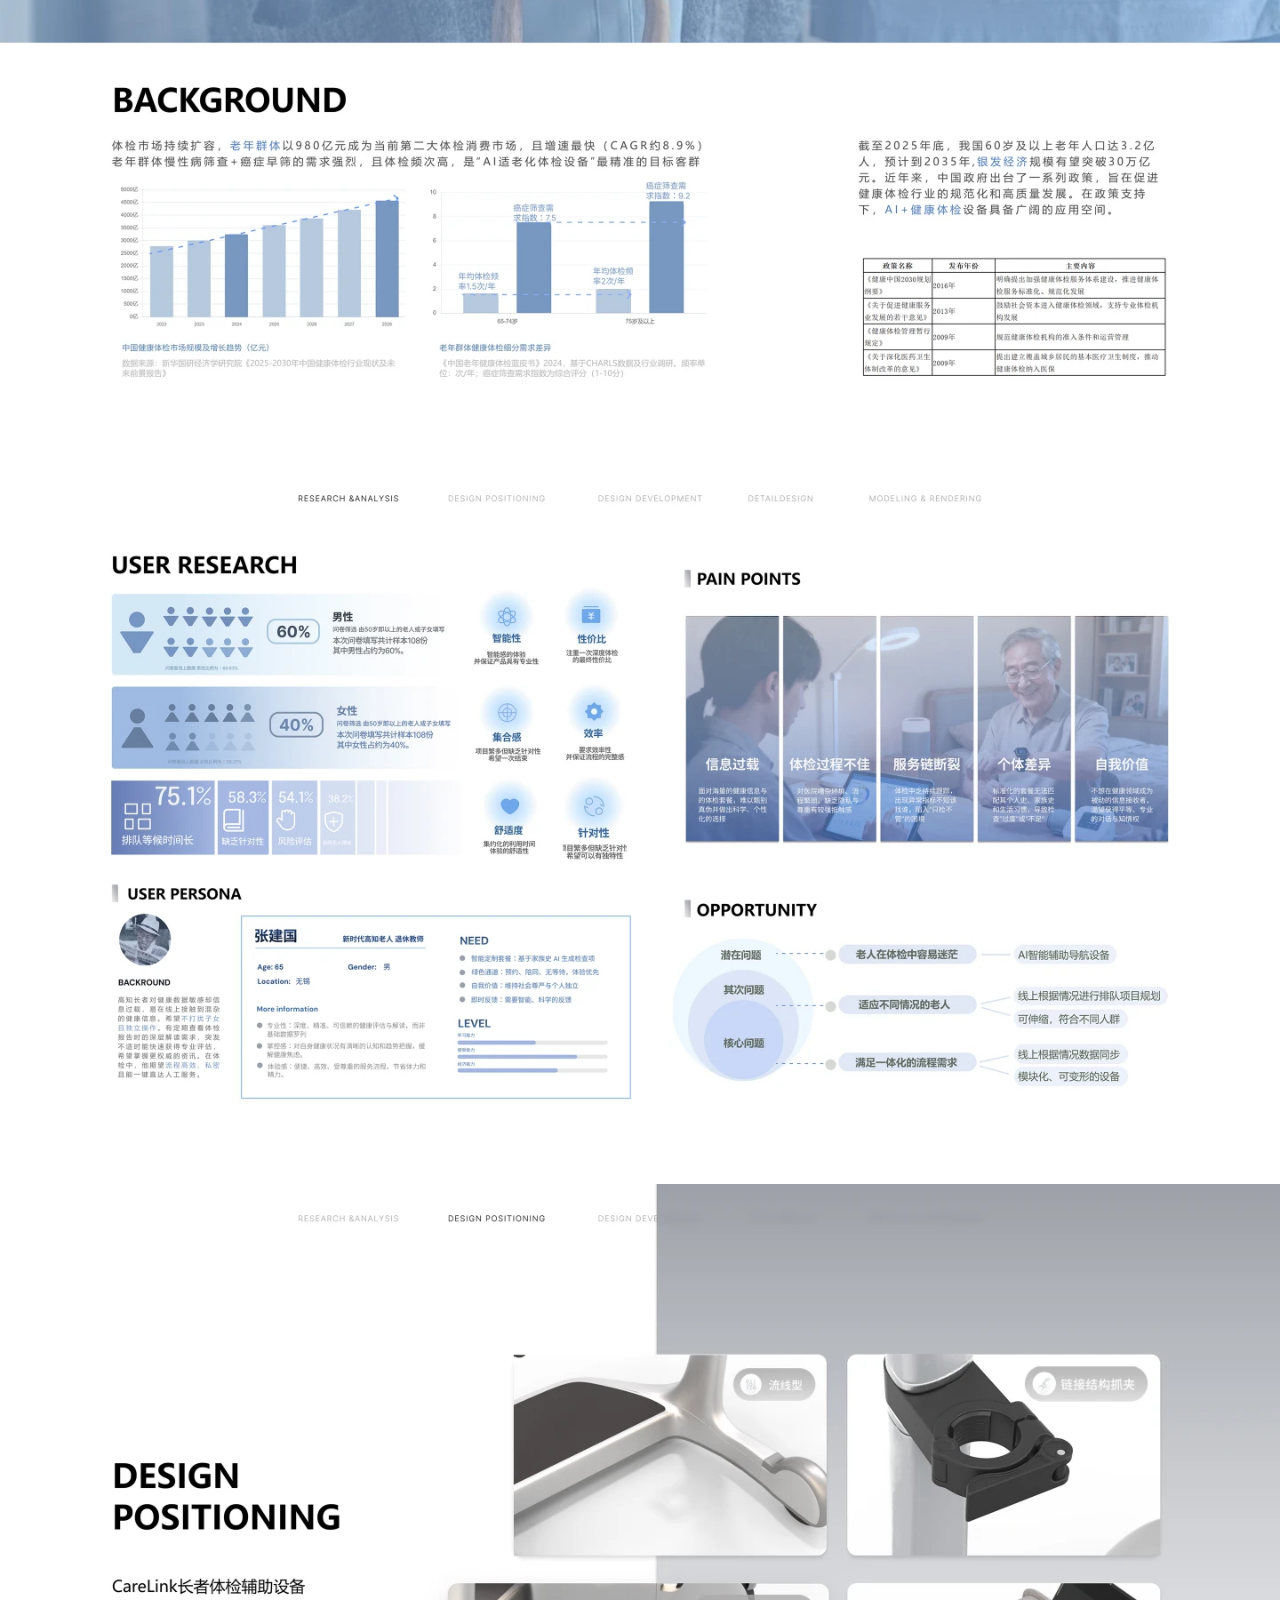
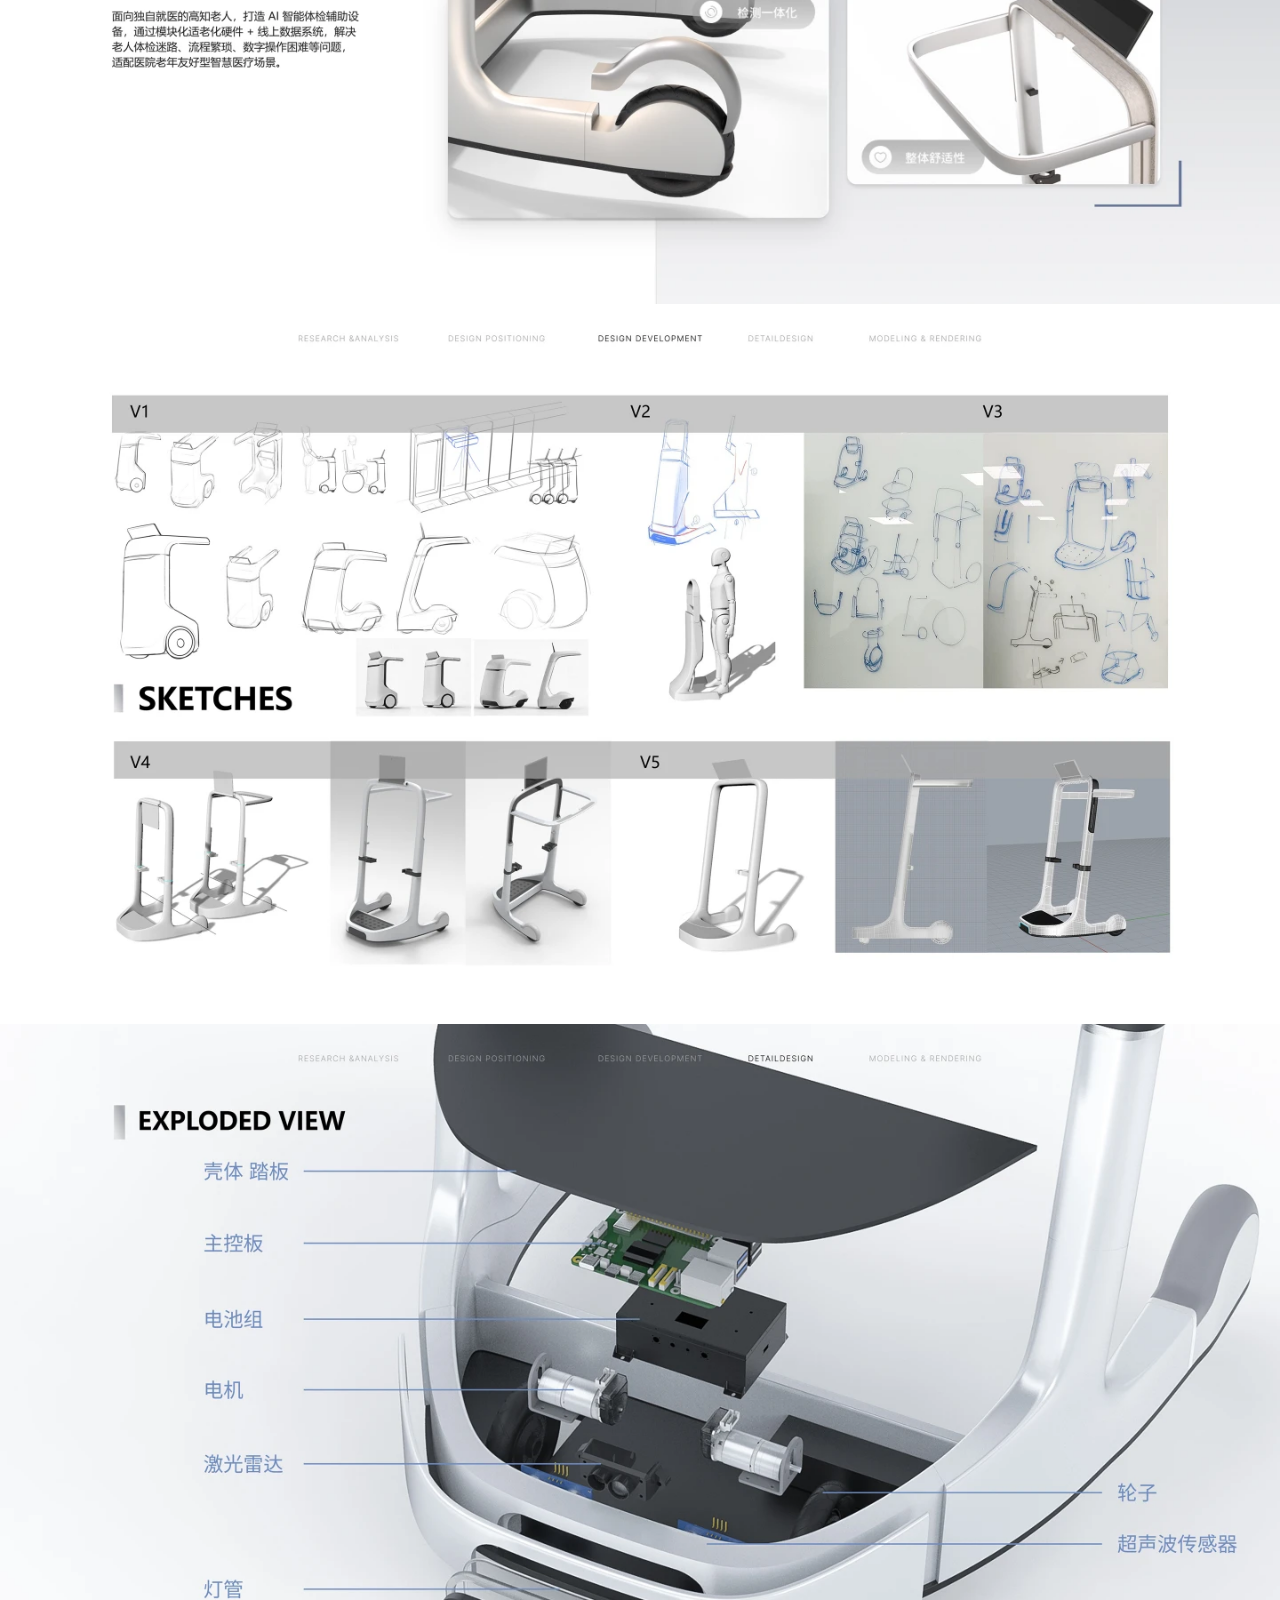
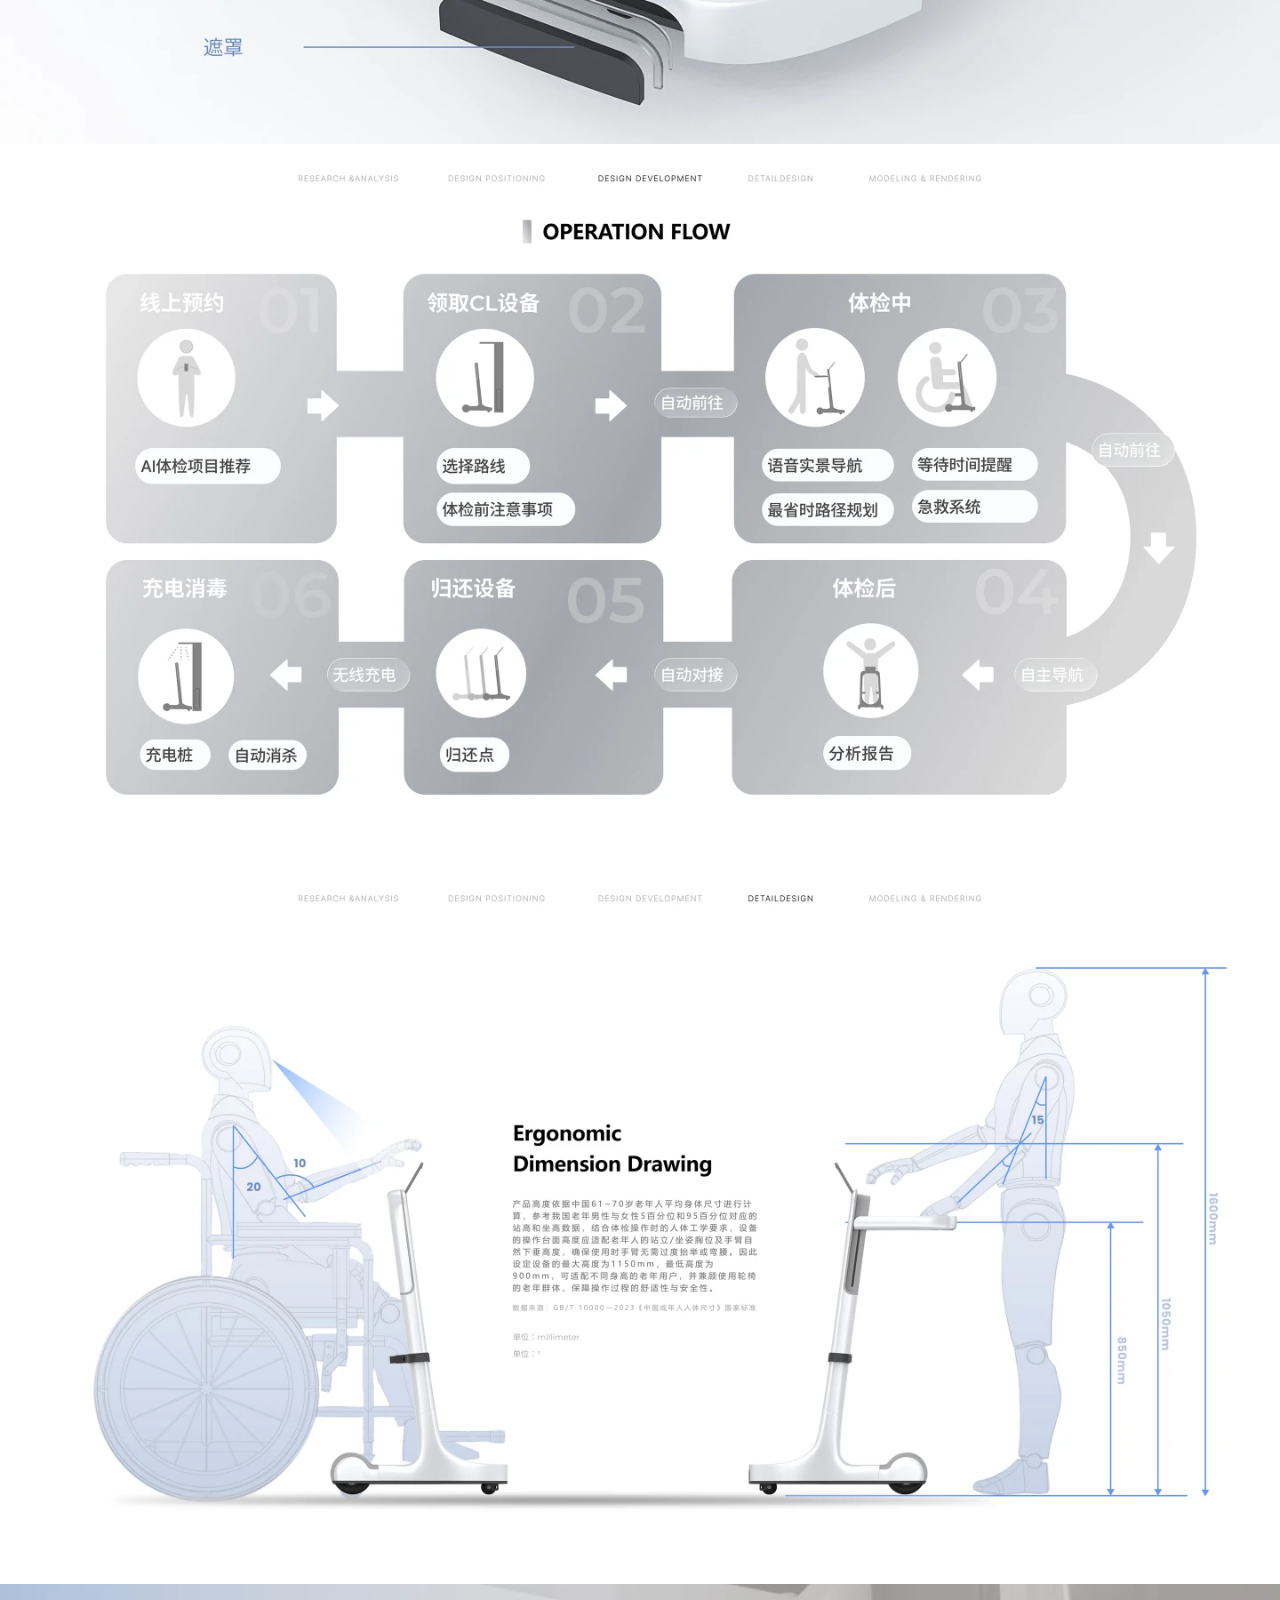
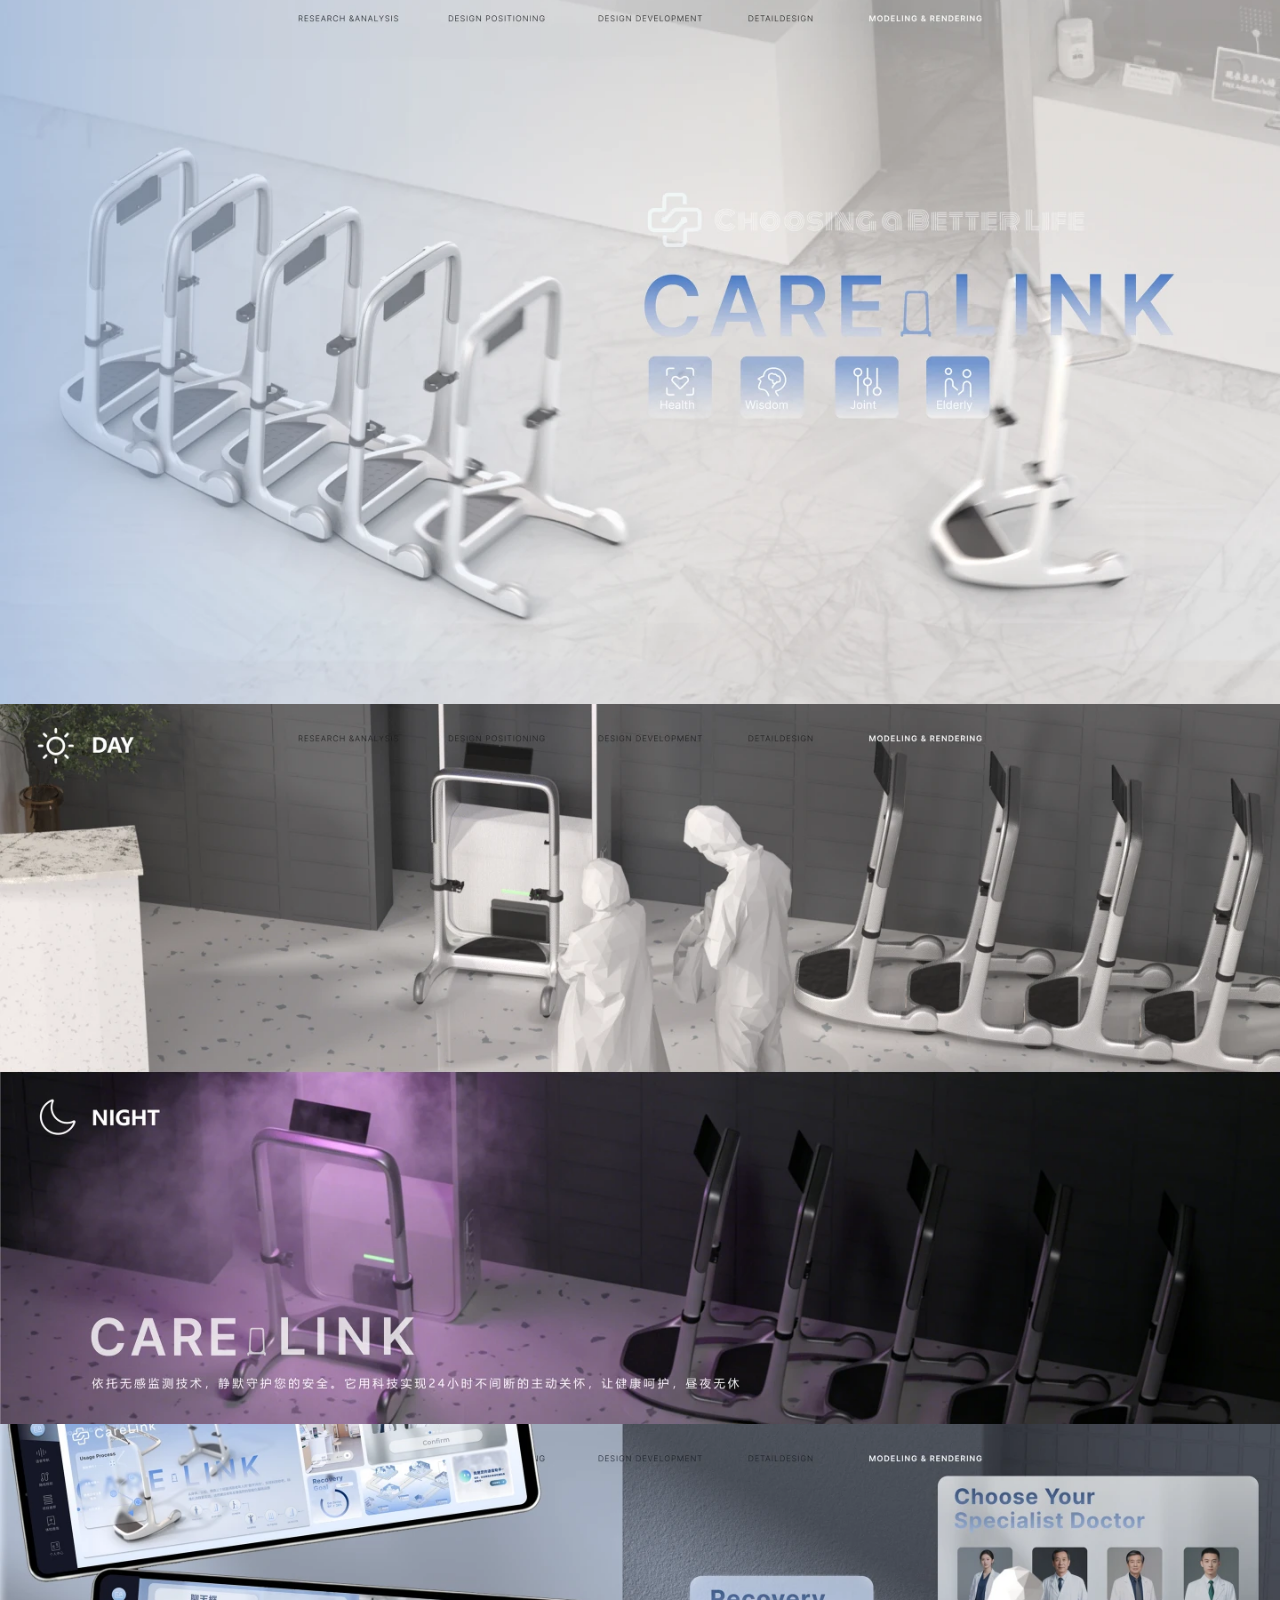
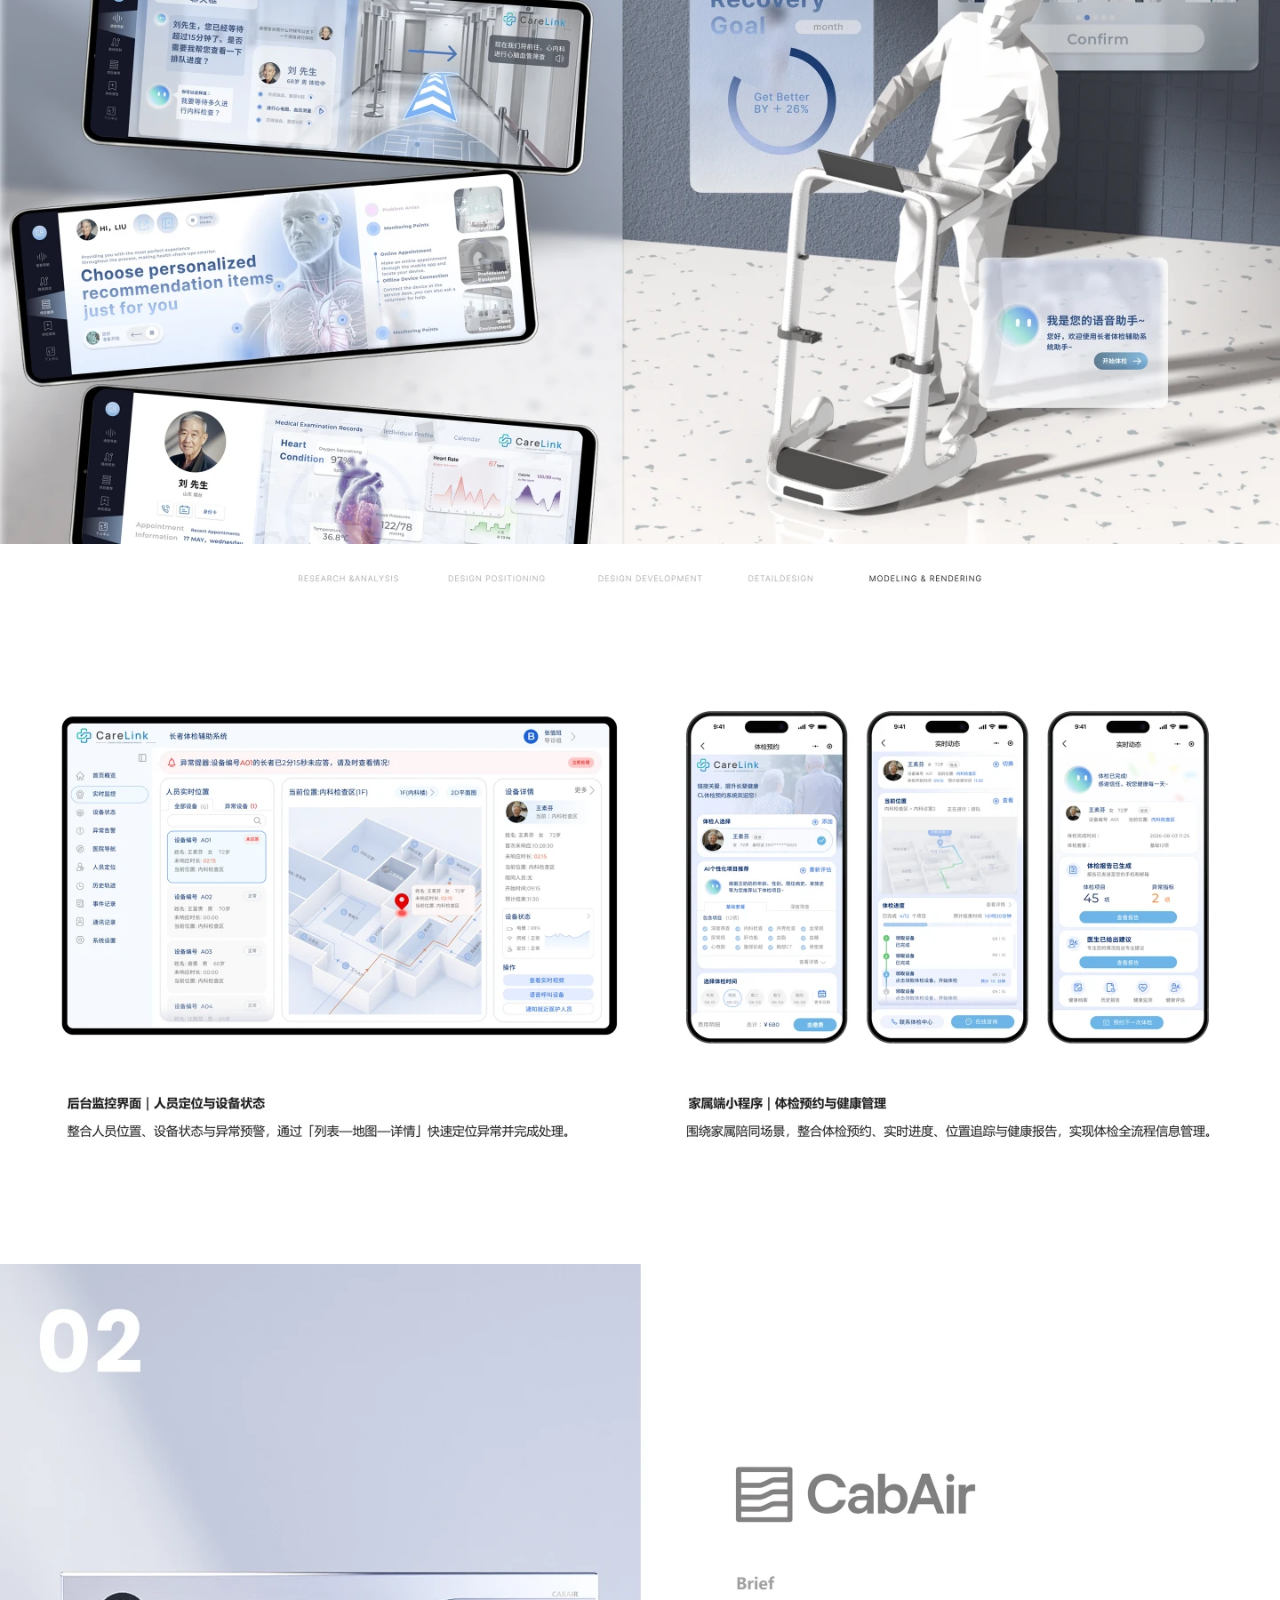
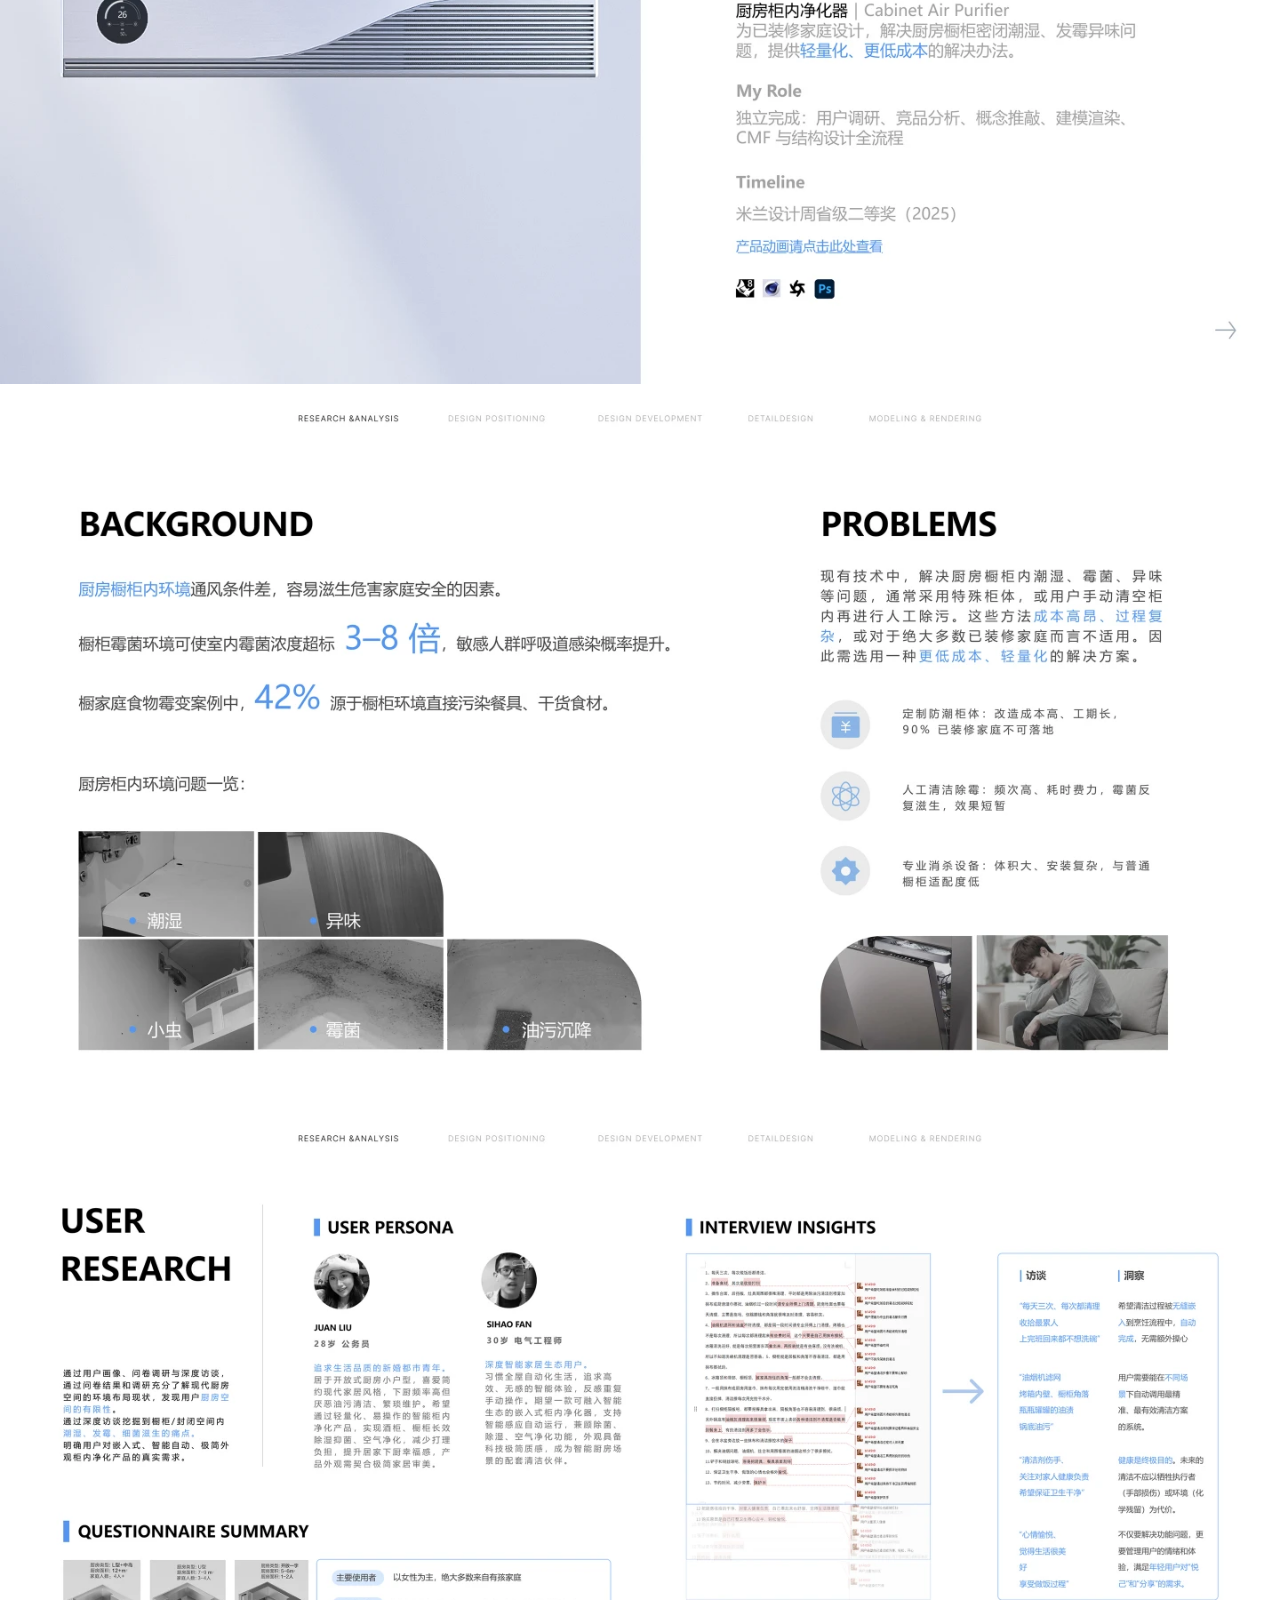
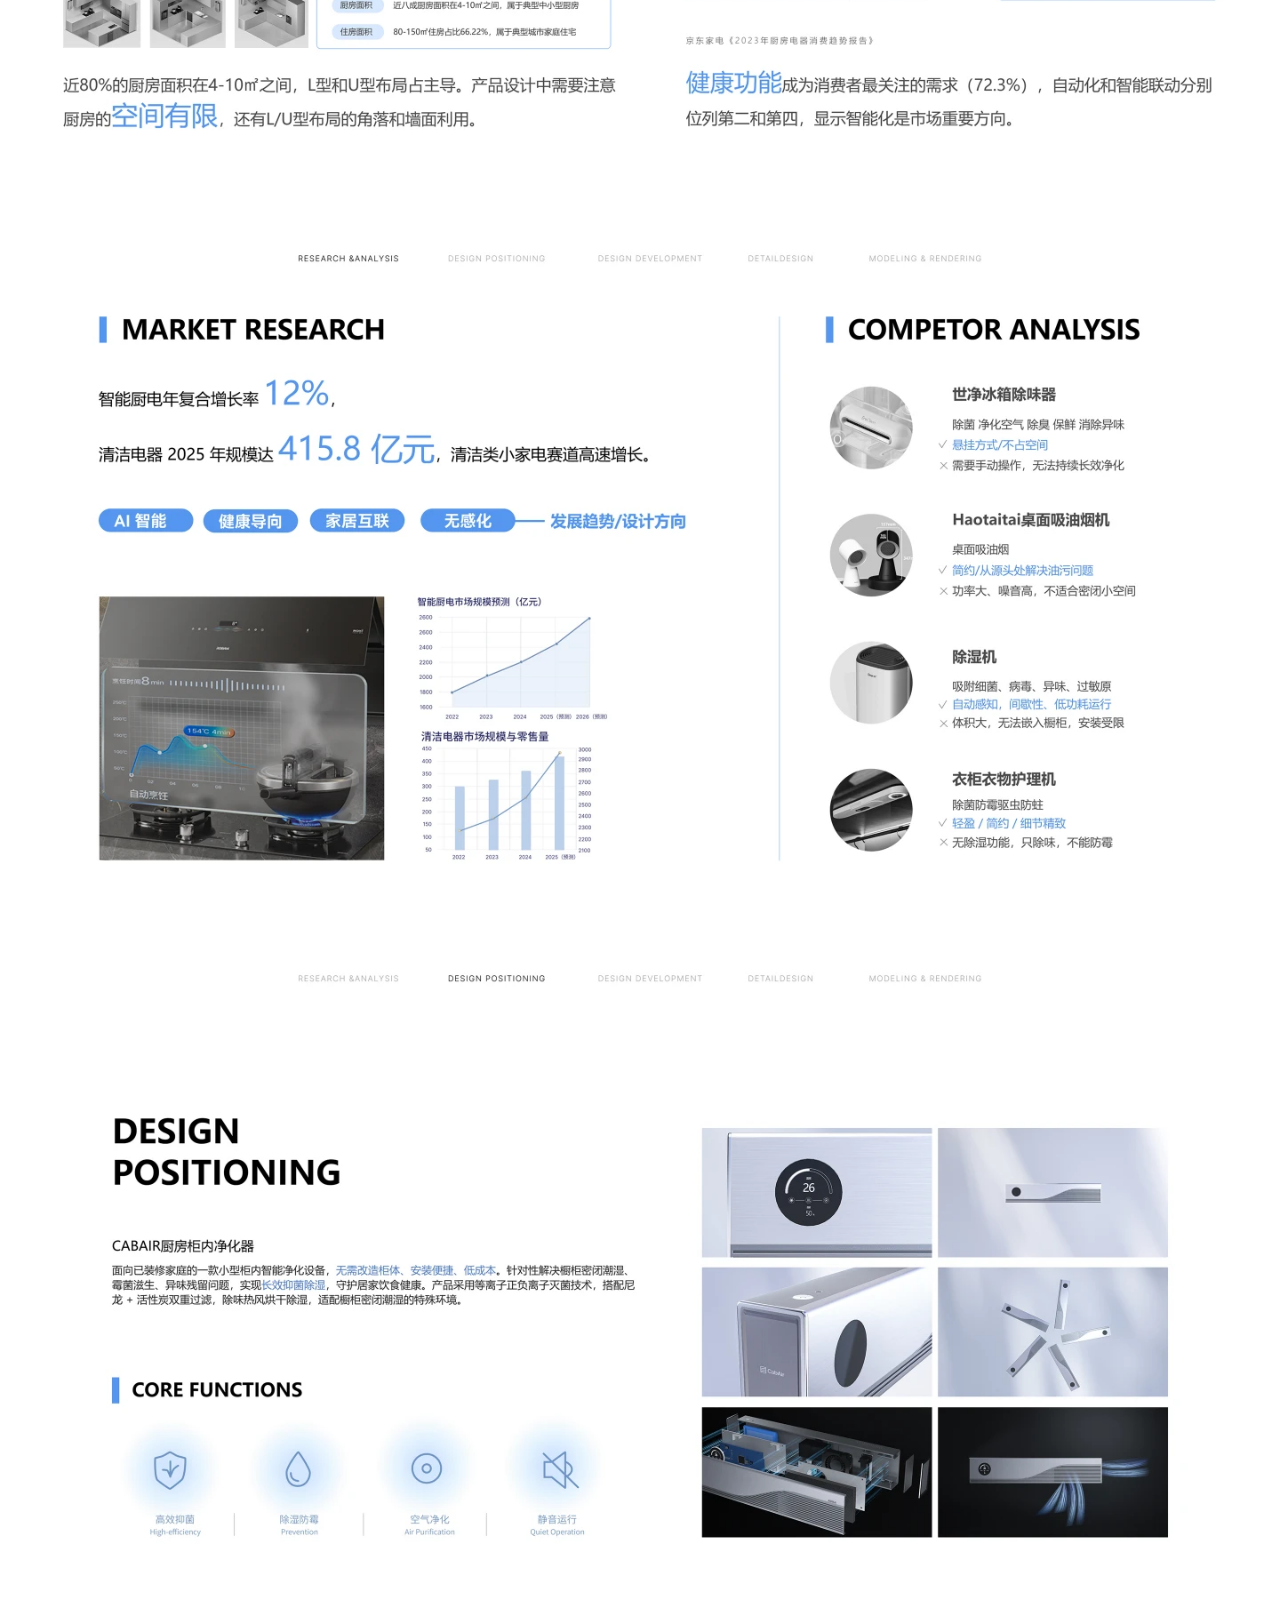
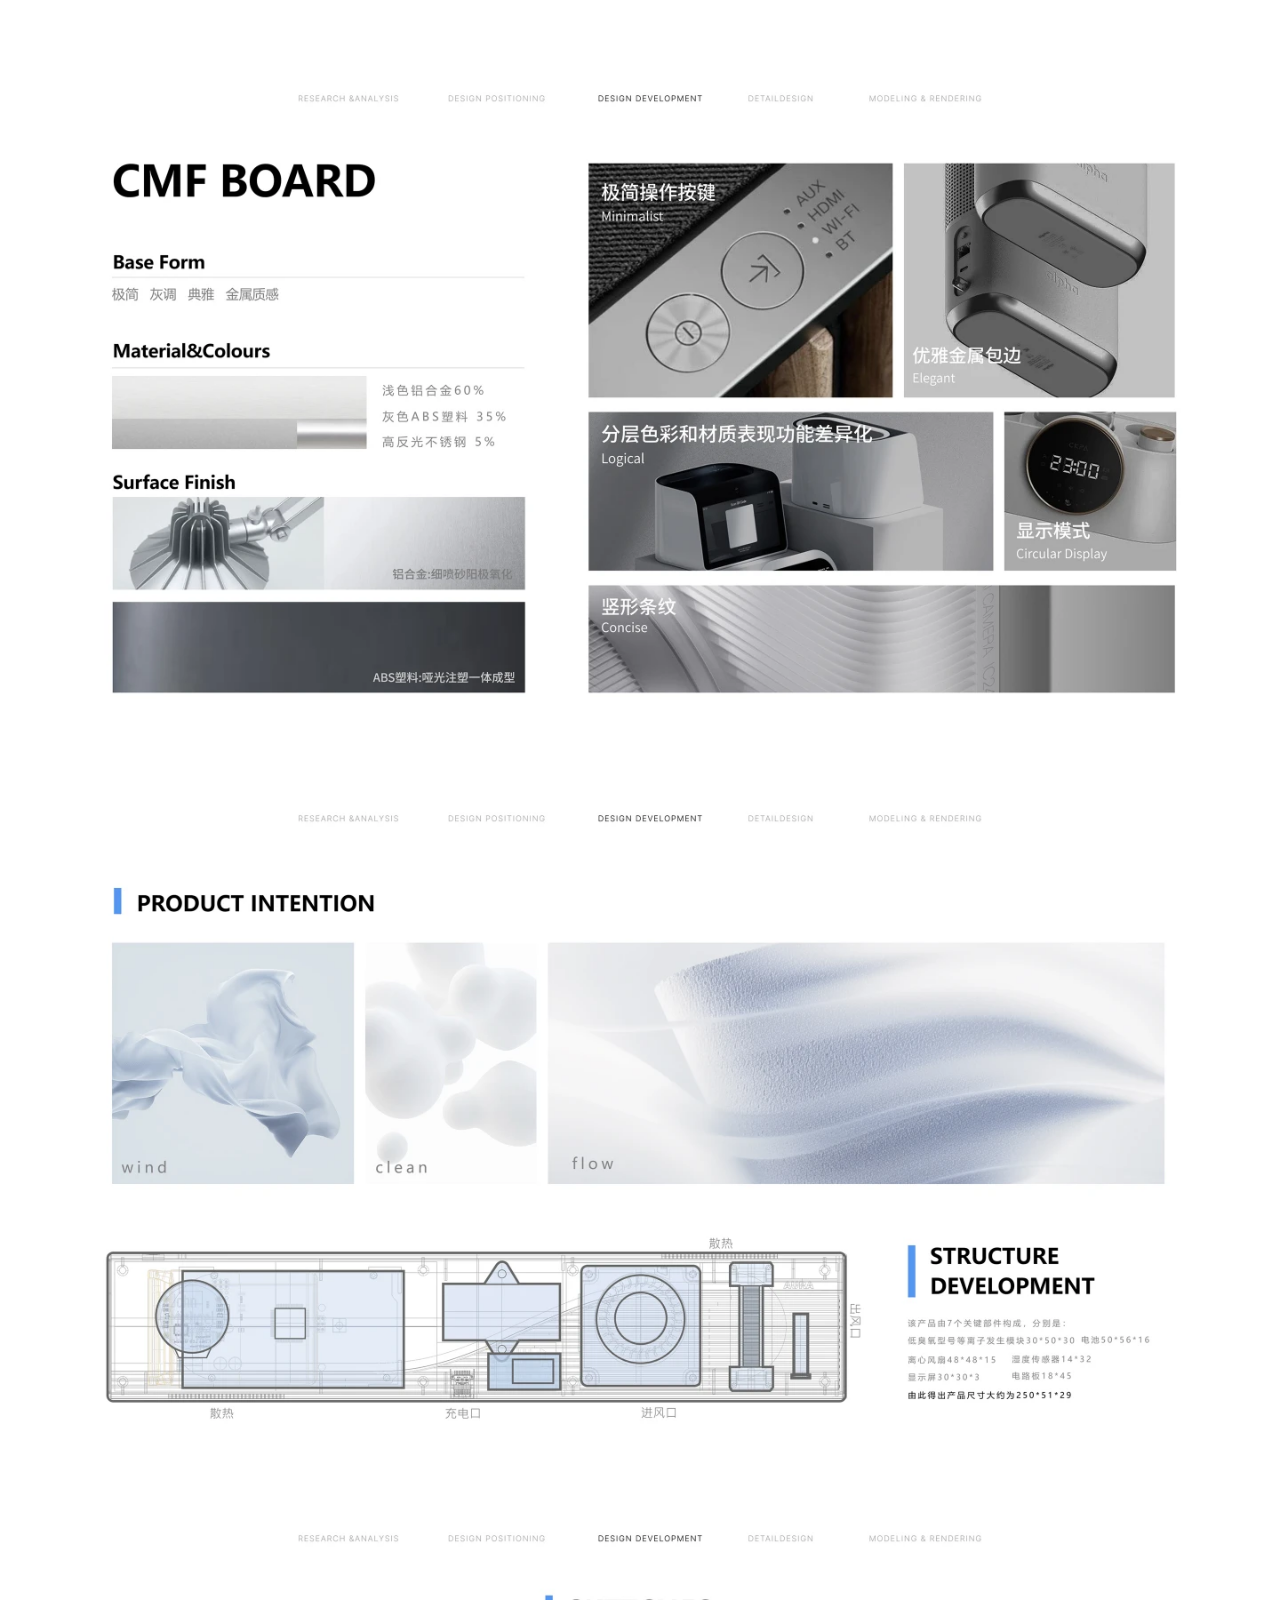
==== commit 7782ef6f: "Optimize Desktop 2 image loading" ====
--- a/desktop-2.html
+++ b/desktop-2.html
@@ -4,7 +4,7 @@
     <meta charset="UTF-8" />
     <meta name="viewport" content="width=device-width, initial-scale=1.0" />
     <title>Blair Zhang Portfolio - Desktop 2</title>
-    <link rel="preload" href="./assets/figma-images/Desktop%20-%202/Frame%2048.jpg" as="image" />
+    <link rel="preload" href="./assets/figma-images/Desktop%20-%202/optimized/Frame%2048.webp" as="image" type="image/webp" />
     <link rel="stylesheet" href="./desktop-2.css" />
   </head>
   <body>
@@ -23,48 +23,48 @@
     </div>
 
     <main class="desktop-2-frame" data-node-id="5:343" data-name="Desktop - 2">
-      <img class="figma-frame" data-node-id="7:220" data-name="Frame 48" src="./assets/figma-images/Desktop%20-%202/Frame%2048.jpg" alt="" style="top: 72px; width: 1440px; height: 810px;" decoding="async" fetchpriority="high">
-      <img class="figma-frame" data-node-id="7:221" data-name="Frame-1 5" src="[data-uri]" data-src="./assets/figma-images/Desktop%20-%202/Frame-1%205.jpg" alt="" style="top: 882px; width: 1440px; height: 810px;" decoding="async" loading="lazy" fetchpriority="low">
-      <img class="figma-frame" data-node-id="7:222" data-name="Frame-2 1" src="[data-uri]" data-src="./assets/figma-images/Desktop%20-%202/Frame-2%201.jpg" alt="" style="top: 1692px; width: 1440px; height: 810px;" decoding="async" loading="lazy" fetchpriority="low">
-      <img class="figma-frame" data-node-id="44:621" data-name="Frame-3 10" src="[data-uri]" data-src="./assets/figma-images/Desktop%20-%202/Frame-3%2010.jpg" alt="" style="top: 2502px; width: 1440px; height: 810px;" decoding="async" loading="lazy" fetchpriority="low">
-      <img class="figma-frame" data-node-id="7:224" data-name="Frame-4 1" src="[data-uri]" data-src="./assets/figma-images/Desktop%20-%202/Frame-4%201.jpg" alt="" style="top: 3312px; width: 1440px; height: 810px;" decoding="async" loading="lazy" fetchpriority="low">
-      <img class="figma-frame" data-node-id="7:225" data-name="Frame-5 1" src="[data-uri]" data-src="./assets/figma-images/Desktop%20-%202/Frame-5%201.jpg" alt="" style="top: 4122px; width: 1440px; height: 810px;" decoding="async" loading="lazy" fetchpriority="low">
-      <img class="figma-frame" data-node-id="7:226" data-name="Frame-6 1" src="[data-uri]" data-src="./assets/figma-images/Desktop%20-%202/Frame-6%201.jpg" alt="" style="top: 4932px; width: 1440px; height: 810px;" decoding="async" loading="lazy" fetchpriority="low">
-      <img class="figma-frame" data-node-id="7:227" data-name="Frame-7 1" src="[data-uri]" data-src="./assets/figma-images/Desktop%20-%202/Frame-7%201.jpg" alt="" style="top: 5742px; width: 1440px; height: 810px;" decoding="async" loading="lazy" fetchpriority="low">
-      <img class="figma-frame" data-node-id="7:228" data-name="Frame-8 1" src="[data-uri]" data-src="./assets/figma-images/Desktop%20-%202/Frame-8%201.jpg" alt="" style="top: 6552px; width: 1440px; height: 810px;" decoding="async" loading="lazy" fetchpriority="low">
-      <img class="figma-frame" data-node-id="7:229" data-name="Frame-9 1" src="[data-uri]" data-src="./assets/figma-images/Desktop%20-%202/Frame-9%201.jpg" alt="" style="top: 7362px; width: 1440px; height: 810px;" decoding="async" loading="lazy" fetchpriority="low">
-      <img class="figma-frame" data-node-id="7:230" data-name="Frame-10 1" src="[data-uri]" data-src="./assets/figma-images/Desktop%20-%202/Frame-10%201.jpg" alt="" style="top: 8172px; width: 1440px; height: 810px;" decoding="async" loading="lazy" fetchpriority="low">
-      <img class="figma-frame" data-node-id="7:231" data-name="Frame-11 1" src="[data-uri]" data-src="./assets/figma-images/Desktop%20-%202/Frame-11%201.jpg" alt="" style="top: 8982px; width: 1440px; height: 810px;" decoding="async" loading="lazy" fetchpriority="low">
-      <img class="figma-frame" data-node-id="7:232" data-name="Frame-12 1" src="[data-uri]" data-src="./assets/figma-images/Desktop%20-%202/Frame-12%201.jpg" alt="" style="top: 9792px; width: 1440px; height: 810px;" decoding="async" loading="lazy" fetchpriority="low">
-      <img class="figma-frame" data-node-id="7:233" data-name="Frame-13 1" src="[data-uri]" data-src="./assets/figma-images/Desktop%20-%202/Frame-13%201.jpg" alt="" style="top: 10602px; width: 1440px; height: 810px;" decoding="async" loading="lazy" fetchpriority="low">
-      <img class="figma-frame" data-node-id="7:234" data-name="Frame-14 1" src="[data-uri]" data-src="./assets/figma-images/Desktop%20-%202/Frame-14%201.jpg" alt="" style="top: 11412px; width: 1440px; height: 810px;" decoding="async" loading="lazy" fetchpriority="low">
-      <img class="figma-frame" data-node-id="44:622" data-name="Frame-15 1" src="[data-uri]" data-src="./assets/figma-images/Desktop%20-%202/Frame-15%201.jpg" alt="" style="top: 12222px; width: 1440px; height: 810px;" decoding="async" loading="lazy" fetchpriority="low">
-      <img class="figma-frame" data-node-id="7:356" data-name="Frame-16 1" src="[data-uri]" data-src="./assets/figma-images/Desktop%20-%202/Frame-16%201.jpg" alt="" style="top: 13032px; width: 1440px; height: 810px;" decoding="async" loading="lazy" fetchpriority="low">
-      <img class="figma-frame" data-node-id="7:357" data-name="Frame-17 1" src="[data-uri]" data-src="./assets/figma-images/Desktop%20-%202/Frame-17%201.jpg" alt="" style="top: 13842px; width: 1440px; height: 810px;" decoding="async" loading="lazy" fetchpriority="low">
-      <img class="figma-frame" data-node-id="7:358" data-name="Frame-18 1" src="[data-uri]" data-src="./assets/figma-images/Desktop%20-%202/Frame-18%201.jpg" alt="" style="top: 14652px; width: 1440px; height: 810px;" decoding="async" loading="lazy" fetchpriority="low">
-      <img class="figma-frame" data-node-id="7:347" data-name="Frame-19 1" src="[data-uri]" data-src="./assets/figma-images/Desktop%20-%202/Frame-19%201.jpg" alt="" style="top: 15462px; width: 1440px; height: 810px;" decoding="async" loading="lazy" fetchpriority="low">
-      <img class="figma-frame" data-node-id="7:348" data-name="Frame-20 1" src="[data-uri]" data-src="./assets/figma-images/Desktop%20-%202/Frame-20%201.jpg" alt="" style="top: 16272px; width: 1440px; height: 810px;" decoding="async" loading="lazy" fetchpriority="low">
-      <img class="figma-frame" data-node-id="7:349" data-name="Frame-21 1" src="[data-uri]" data-src="./assets/figma-images/Desktop%20-%202/Frame-21%201.jpg" alt="" style="top: 17082px; width: 1440px; height: 810px;" decoding="async" loading="lazy" fetchpriority="low">
-      <img class="figma-frame" data-node-id="7:350" data-name="Frame-22 1" src="[data-uri]" data-src="./assets/figma-images/Desktop%20-%202/Frame-22%201.jpg" alt="" style="top: 17892px; width: 1440px; height: 810px;" decoding="async" loading="lazy" fetchpriority="low">
-      <img class="figma-frame" data-node-id="7:351" data-name="Frame-23 1" src="[data-uri]" data-src="./assets/figma-images/Desktop%20-%202/Frame-23%201.jpg" alt="" style="top: 18702px; width: 1440px; height: 810px;" decoding="async" loading="lazy" fetchpriority="low">
-      <img class="figma-frame" data-node-id="7:352" data-name="Frame-24 1" src="[data-uri]" data-src="./assets/figma-images/Desktop%20-%202/Frame-24%201.jpg" alt="" style="top: 19512px; width: 1440px; height: 810px;" decoding="async" loading="lazy" fetchpriority="low">
-      <img class="figma-frame" data-node-id="7:353" data-name="Frame-25 1" src="[data-uri]" data-src="./assets/figma-images/Desktop%20-%202/Frame-25%201.jpg" alt="" style="top: 20322px; width: 1440px; height: 810px;" decoding="async" loading="lazy" fetchpriority="low">
-      <img class="figma-frame" data-node-id="7:354" data-name="Frame-26 1" src="[data-uri]" data-src="./assets/figma-images/Desktop%20-%202/Frame-26%201.jpg" alt="" style="top: 21132px; width: 1440px; height: 810px;" decoding="async" loading="lazy" fetchpriority="low">
-      <img class="figma-frame" data-node-id="7:359" data-name="Frame-27 1" src="[data-uri]" data-src="./assets/figma-images/Desktop%20-%202/Frame-27%201.jpg" alt="" style="top: 21942px; width: 1440px; height: 810px;" decoding="async" loading="lazy" fetchpriority="low">
-      <img class="figma-frame" data-node-id="7:360" data-name="Frame-28 1" src="[data-uri]" data-src="./assets/figma-images/Desktop%20-%202/Frame-28%201.jpg" alt="" style="top: 22752px; width: 1440px; height: 810px;" decoding="async" loading="lazy" fetchpriority="low">
-      <img class="figma-frame" data-node-id="7:361" data-name="Frame-29 1" src="[data-uri]" data-src="./assets/figma-images/Desktop%20-%202/Frame-29%201.jpg" alt="" style="top: 23562px; width: 1440px; height: 810px;" decoding="async" loading="lazy" fetchpriority="low">
-      <img class="figma-frame" data-node-id="7:362" data-name="Frame-30 1" src="[data-uri]" data-src="./assets/figma-images/Desktop%20-%202/Frame-30%201.jpg" alt="" style="top: 24372px; width: 1440px; height: 810px;" decoding="async" loading="lazy" fetchpriority="low">
-      <img class="figma-frame" data-node-id="7:363" data-name="Frame-31 1" src="[data-uri]" data-src="./assets/figma-images/Desktop%20-%202/Frame-31%201.jpg" alt="" style="top: 25182px; width: 1440px; height: 810px;" decoding="async" loading="lazy" fetchpriority="low">
-      <img class="figma-frame" data-node-id="7:364" data-name="Frame-32 1" src="[data-uri]" data-src="./assets/figma-images/Desktop%20-%202/Frame-32%201.jpg" alt="" style="top: 25992px; width: 1440px; height: 810px;" decoding="async" loading="lazy" fetchpriority="low">
-      <img class="figma-frame" data-node-id="7:365" data-name="Frame-33 1" src="[data-uri]" data-src="./assets/figma-images/Desktop%20-%202/Frame-33%201.jpg" alt="" style="top: 26802px; width: 1440px; height: 810px;" decoding="async" loading="lazy" fetchpriority="low">
-      <img class="figma-frame" data-node-id="7:366" data-name="Frame-34 1" src="[data-uri]" data-src="./assets/figma-images/Desktop%20-%202/Frame-34%201.jpg" alt="" style="top: 27612px; width: 1440px; height: 810px;" decoding="async" loading="lazy" fetchpriority="low">
-      <img class="figma-frame" data-node-id="7:367" data-name="Frame-35 1" src="[data-uri]" data-src="./assets/figma-images/Desktop%20-%202/Frame-35%201.jpg" alt="" style="top: 28422px; width: 1440px; height: 810px;" decoding="async" loading="lazy" fetchpriority="low">
-      <img class="figma-frame" data-node-id="7:368" data-name="Frame-36 1" src="[data-uri]" data-src="./assets/figma-images/Desktop%20-%202/Frame-36%201.jpg" alt="" style="top: 29232px; width: 1440px; height: 810px;" decoding="async" loading="lazy" fetchpriority="low">
-      <img class="figma-frame" data-node-id="7:369" data-name="Frame-37 1" src="[data-uri]" data-src="./assets/figma-images/Desktop%20-%202/Frame-37%201.jpg" alt="" style="top: 30042px; width: 1440px; height: 810px;" decoding="async" loading="lazy" fetchpriority="low">
-      <img class="figma-frame" data-node-id="7:370" data-name="Frame-38 1" src="[data-uri]" data-src="./assets/figma-images/Desktop%20-%202/Frame-38%201.jpg" alt="" style="top: 30852px; width: 1440px; height: 810px;" decoding="async" loading="lazy" fetchpriority="low">
-      <img class="figma-frame" data-node-id="7:371" data-name="Frame-39 1" src="[data-uri]" data-src="./assets/figma-images/Desktop%20-%202/Frame-39%201.jpg" alt="" style="top: 31662px; width: 1440px; height: 810px;" decoding="async" loading="lazy" fetchpriority="low">
-      <img class="figma-frame" data-node-id="7:372" data-name="Frame-40 1" src="[data-uri]" data-src="./assets/figma-images/Desktop%20-%202/Frame-40%201.jpg" alt="" style="top: 32472px; width: 1440px; height: 810px;" decoding="async" loading="lazy" fetchpriority="low">
-      <img class="figma-frame" data-node-id="7:373" data-name="Frame-41 1" src="[data-uri]" data-src="./assets/figma-images/Desktop%20-%202/Frame-41%201.jpg" alt="" style="top: 33282px; width: 1438.389px; height: 809px;" decoding="async" loading="lazy" fetchpriority="low">
+      <img class="figma-frame" data-node-id="7:220" data-name="Frame 48" src="./assets/figma-images/Desktop%20-%202/optimized/Frame%2048.webp" alt="" style="top: 72px; width: 1440px; height: 810px;" decoding="async" fetchpriority="high">
+      <img class="figma-frame" data-node-id="7:221" data-name="Frame-1 5" src="[data-uri]" data-src="./assets/figma-images/Desktop%20-%202/optimized/Frame-1%205.webp" alt="" style="top: 882px; width: 1440px; height: 810px;" decoding="async" loading="lazy" fetchpriority="low">
+      <img class="figma-frame" data-node-id="7:222" data-name="Frame-2 1" src="[data-uri]" data-src="./assets/figma-images/Desktop%20-%202/optimized/Frame-2%201.webp" alt="" style="top: 1692px; width: 1440px; height: 810px;" decoding="async" loading="lazy" fetchpriority="low">
+      <img class="figma-frame" data-node-id="44:621" data-name="Frame-3 10" src="[data-uri]" data-src="./assets/figma-images/Desktop%20-%202/optimized/Frame-3%2010.webp" alt="" style="top: 2502px; width: 1440px; height: 810px;" decoding="async" loading="lazy" fetchpriority="low">
+      <img class="figma-frame" data-node-id="7:224" data-name="Frame-4 1" src="[data-uri]" data-src="./assets/figma-images/Desktop%20-%202/optimized/Frame-4%201.webp" alt="" style="top: 3312px; width: 1440px; height: 810px;" decoding="async" loading="lazy" fetchpriority="low">
+      <img class="figma-frame" data-node-id="7:225" data-name="Frame-5 1" src="[data-uri]" data-src="./assets/figma-images/Desktop%20-%202/optimized/Frame-5%201.webp" alt="" style="top: 4122px; width: 1440px; height: 810px;" decoding="async" loading="lazy" fetchpriority="low">
+      <img class="figma-frame" data-node-id="7:226" data-name="Frame-6 1" src="[data-uri]" data-src="./assets/figma-images/Desktop%20-%202/optimized/Frame-6%201.webp" alt="" style="top: 4932px; width: 1440px; height: 810px;" decoding="async" loading="lazy" fetchpriority="low">
+      <img class="figma-frame" data-node-id="7:227" data-name="Frame-7 1" src="[data-uri]" data-src="./assets/figma-images/Desktop%20-%202/optimized/Frame-7%201.webp" alt="" style="top: 5742px; width: 1440px; height: 810px;" decoding="async" loading="lazy" fetchpriority="low">
+      <img class="figma-frame" data-node-id="7:228" data-name="Frame-8 1" src="[data-uri]" data-src="./assets/figma-images/Desktop%20-%202/optimized/Frame-8%201.webp" alt="" style="top: 6552px; width: 1440px; height: 810px;" decoding="async" loading="lazy" fetchpriority="low">
+      <img class="figma-frame" data-node-id="7:229" data-name="Frame-9 1" src="[data-uri]" data-src="./assets/figma-images/Desktop%20-%202/optimized/Frame-9%201.webp" alt="" style="top: 7362px; width: 1440px; height: 810px;" decoding="async" loading="lazy" fetchpriority="low">
+      <img class="figma-frame" data-node-id="7:230" data-name="Frame-10 1" src="[data-uri]" data-src="./assets/figma-images/Desktop%20-%202/optimized/Frame-10%201.webp" alt="" style="top: 8172px; width: 1440px; height: 810px;" decoding="async" loading="lazy" fetchpriority="low">
+      <img class="figma-frame" data-node-id="7:231" data-name="Frame-11 1" src="[data-uri]" data-src="./assets/figma-images/Desktop%20-%202/optimized/Frame-11%201.webp" alt="" style="top: 8982px; width: 1440px; height: 810px;" decoding="async" loading="lazy" fetchpriority="low">
+      <img class="figma-frame" data-node-id="7:232" data-name="Frame-12 1" src="[data-uri]" data-src="./assets/figma-images/Desktop%20-%202/optimized/Frame-12%201.webp" alt="" style="top: 9792px; width: 1440px; height: 810px;" decoding="async" loading="lazy" fetchpriority="low">
+      <img class="figma-frame" data-node-id="7:233" data-name="Frame-13 1" src="[data-uri]" data-src="./assets/figma-images/Desktop%20-%202/optimized/Frame-13%201.webp" alt="" style="top: 10602px; width: 1440px; height: 810px;" decoding="async" loading="lazy" fetchpriority="low">
+      <img class="figma-frame" data-node-id="7:234" data-name="Frame-14 1" src="[data-uri]" data-src="./assets/figma-images/Desktop%20-%202/optimized/Frame-14%201.webp" alt="" style="top: 11412px; width: 1440px; height: 810px;" decoding="async" loading="lazy" fetchpriority="low">
+      <img class="figma-frame" data-node-id="44:622" data-name="Frame-15 1" src="[data-uri]" data-src="./assets/figma-images/Desktop%20-%202/optimized/Frame-15%201.webp" alt="" style="top: 12222px; width: 1440px; height: 810px;" decoding="async" loading="lazy" fetchpriority="low">
+      <img class="figma-frame" data-node-id="7:356" data-name="Frame-16 1" src="[data-uri]" data-src="./assets/figma-images/Desktop%20-%202/optimized/Frame-16%201.webp" alt="" style="top: 13032px; width: 1440px; height: 810px;" decoding="async" loading="lazy" fetchpriority="low">
+      <img class="figma-frame" data-node-id="7:357" data-name="Frame-17 1" src="[data-uri]" data-src="./assets/figma-images/Desktop%20-%202/optimized/Frame-17%201.webp" alt="" style="top: 13842px; width: 1440px; height: 810px;" decoding="async" loading="lazy" fetchpriority="low">
+      <img class="figma-frame" data-node-id="7:358" data-name="Frame-18 1" src="[data-uri]" data-src="./assets/figma-images/Desktop%20-%202/optimized/Frame-18%201.webp" alt="" style="top: 14652px; width: 1440px; height: 810px;" decoding="async" loading="lazy" fetchpriority="low">
+      <img class="figma-frame" data-node-id="7:347" data-name="Frame-19 1" src="[data-uri]" data-src="./assets/figma-images/Desktop%20-%202/optimized/Frame-19%201.webp" alt="" style="top: 15462px; width: 1440px; height: 810px;" decoding="async" loading="lazy" fetchpriority="low">
+      <img class="figma-frame" data-node-id="7:348" data-name="Frame-20 1" src="[data-uri]" data-src="./assets/figma-images/Desktop%20-%202/optimized/Frame-20%201.webp" alt="" style="top: 16272px; width: 1440px; height: 810px;" decoding="async" loading="lazy" fetchpriority="low">
+      <img class="figma-frame" data-node-id="7:349" data-name="Frame-21 1" src="[data-uri]" data-src="./assets/figma-images/Desktop%20-%202/optimized/Frame-21%201.webp" alt="" style="top: 17082px; width: 1440px; height: 810px;" decoding="async" loading="lazy" fetchpriority="low">
+      <img class="figma-frame" data-node-id="7:350" data-name="Frame-22 1" src="[data-uri]" data-src="./assets/figma-images/Desktop%20-%202/optimized/Frame-22%201.webp" alt="" style="top: 17892px; width: 1440px; height: 810px;" decoding="async" loading="lazy" fetchpriority="low">
+      <img class="figma-frame" data-node-id="7:351" data-name="Frame-23 1" src="[data-uri]" data-src="./assets/figma-images/Desktop%20-%202/optimized/Frame-23%201.webp" alt="" style="top: 18702px; width: 1440px; height: 810px;" decoding="async" loading="lazy" fetchpriority="low">
+      <img class="figma-frame" data-node-id="7:352" data-name="Frame-24 1" src="[data-uri]" data-src="./assets/figma-images/Desktop%20-%202/optimized/Frame-24%201.webp" alt="" style="top: 19512px; width: 1440px; height: 810px;" decoding="async" loading="lazy" fetchpriority="low">
+      <img class="figma-frame" data-node-id="7:353" data-name="Frame-25 1" src="[data-uri]" data-src="./assets/figma-images/Desktop%20-%202/optimized/Frame-25%201.webp" alt="" style="top: 20322px; width: 1440px; height: 810px;" decoding="async" loading="lazy" fetchpriority="low">
+      <img class="figma-frame" data-node-id="7:354" data-name="Frame-26 1" src="[data-uri]" data-src="./assets/figma-images/Desktop%20-%202/optimized/Frame-26%201.webp" alt="" style="top: 21132px; width: 1440px; height: 810px;" decoding="async" loading="lazy" fetchpriority="low">
+      <img class="figma-frame" data-node-id="7:359" data-name="Frame-27 1" src="[data-uri]" data-src="./assets/figma-images/Desktop%20-%202/optimized/Frame-27%201.webp" alt="" style="top: 21942px; width: 1440px; height: 810px;" decoding="async" loading="lazy" fetchpriority="low">
+      <img class="figma-frame" data-node-id="7:360" data-name="Frame-28 1" src="[data-uri]" data-src="./assets/figma-images/Desktop%20-%202/optimized/Frame-28%201.webp" alt="" style="top: 22752px; width: 1440px; height: 810px;" decoding="async" loading="lazy" fetchpriority="low">
+      <img class="figma-frame" data-node-id="7:361" data-name="Frame-29 1" src="[data-uri]" data-src="./assets/figma-images/Desktop%20-%202/optimized/Frame-29%201.webp" alt="" style="top: 23562px; width: 1440px; height: 810px;" decoding="async" loading="lazy" fetchpriority="low">
+      <img class="figma-frame" data-node-id="7:362" data-name="Frame-30 1" src="[data-uri]" data-src="./assets/figma-images/Desktop%20-%202/optimized/Frame-30%201.webp" alt="" style="top: 24372px; width: 1440px; height: 810px;" decoding="async" loading="lazy" fetchpriority="low">
+      <img class="figma-frame" data-node-id="7:363" data-name="Frame-31 1" src="[data-uri]" data-src="./assets/figma-images/Desktop%20-%202/optimized/Frame-31%201.webp" alt="" style="top: 25182px; width: 1440px; height: 810px;" decoding="async" loading="lazy" fetchpriority="low">
+      <img class="figma-frame" data-node-id="7:364" data-name="Frame-32 1" src="[data-uri]" data-src="./assets/figma-images/Desktop%20-%202/optimized/Frame-32%201.webp" alt="" style="top: 25992px; width: 1440px; height: 810px;" decoding="async" loading="lazy" fetchpriority="low">
+      <img class="figma-frame" data-node-id="7:365" data-name="Frame-33 1" src="[data-uri]" data-src="./assets/figma-images/Desktop%20-%202/optimized/Frame-33%201.webp" alt="" style="top: 26802px; width: 1440px; height: 810px;" decoding="async" loading="lazy" fetchpriority="low">
+      <img class="figma-frame" data-node-id="7:366" data-name="Frame-34 1" src="[data-uri]" data-src="./assets/figma-images/Desktop%20-%202/optimized/Frame-34%201.webp" alt="" style="top: 27612px; width: 1440px; height: 810px;" decoding="async" loading="lazy" fetchpriority="low">
+      <img class="figma-frame" data-node-id="7:367" data-name="Frame-35 1" src="[data-uri]" data-src="./assets/figma-images/Desktop%20-%202/optimized/Frame-35%201.webp" alt="" style="top: 28422px; width: 1440px; height: 810px;" decoding="async" loading="lazy" fetchpriority="low">
+      <img class="figma-frame" data-node-id="7:368" data-name="Frame-36 1" src="[data-uri]" data-src="./assets/figma-images/Desktop%20-%202/optimized/Frame-36%201.webp" alt="" style="top: 29232px; width: 1440px; height: 810px;" decoding="async" loading="lazy" fetchpriority="low">
+      <img class="figma-frame" data-node-id="7:369" data-name="Frame-37 1" src="[data-uri]" data-src="./assets/figma-images/Desktop%20-%202/optimized/Frame-37%201.webp" alt="" style="top: 30042px; width: 1440px; height: 810px;" decoding="async" loading="lazy" fetchpriority="low">
+      <img class="figma-frame" data-node-id="7:370" data-name="Frame-38 1" src="[data-uri]" data-src="./assets/figma-images/Desktop%20-%202/optimized/Frame-38%201.webp" alt="" style="top: 30852px; width: 1440px; height: 810px;" decoding="async" loading="lazy" fetchpriority="low">
+      <img class="figma-frame" data-node-id="7:371" data-name="Frame-39 1" src="[data-uri]" data-src="./assets/figma-images/Desktop%20-%202/optimized/Frame-39%201.webp" alt="" style="top: 31662px; width: 1440px; height: 810px;" decoding="async" loading="lazy" fetchpriority="low">
+      <img class="figma-frame" data-node-id="7:372" data-name="Frame-40 1" src="[data-uri]" data-src="./assets/figma-images/Desktop%20-%202/optimized/Frame-40%201.webp" alt="" style="top: 32472px; width: 1440px; height: 810px;" decoding="async" loading="lazy" fetchpriority="low">
+      <img class="figma-frame" data-node-id="7:373" data-name="Frame-41 1" src="[data-uri]" data-src="./assets/figma-images/Desktop%20-%202/optimized/Frame-41%201.webp" alt="" style="top: 33282px; width: 1438.389px; height: 809px;" decoding="async" loading="lazy" fetchpriority="low">
     </main>
   <script src="./lazy-images.js" defer></script>
   </body>
